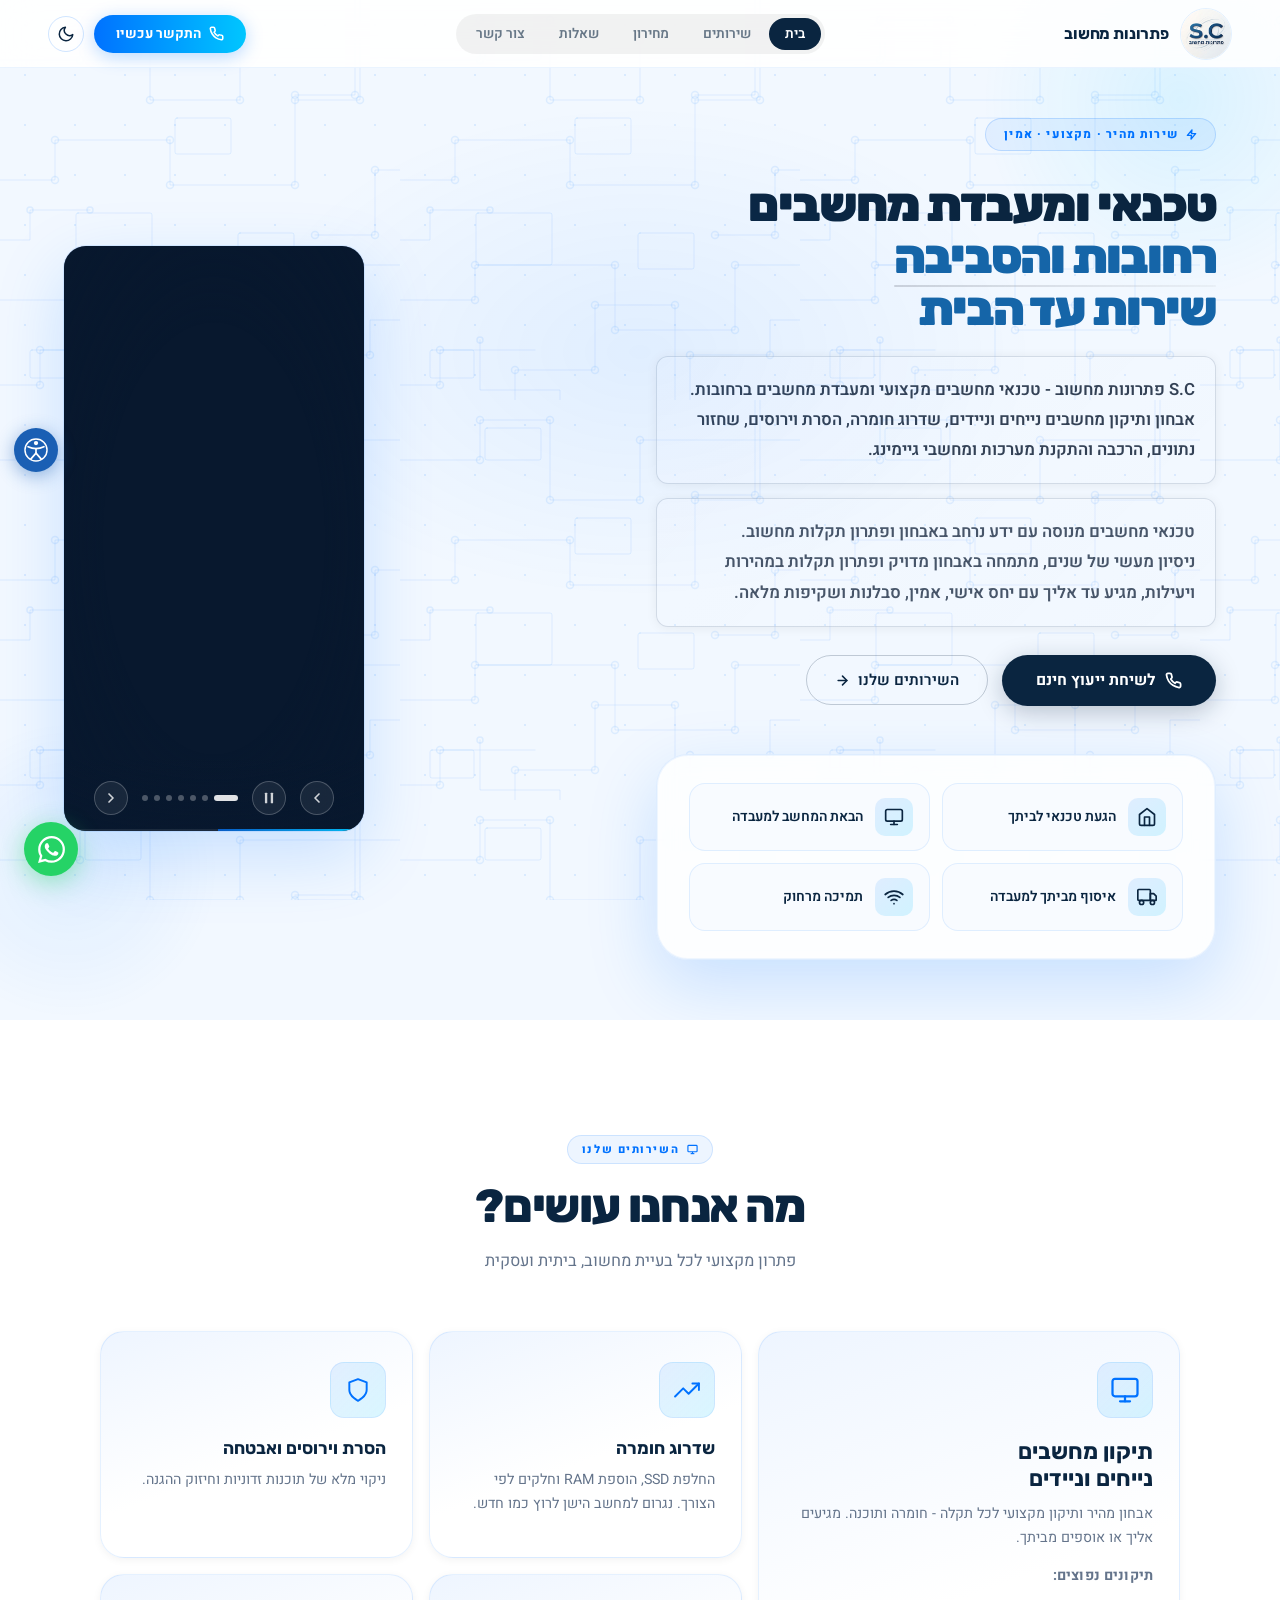
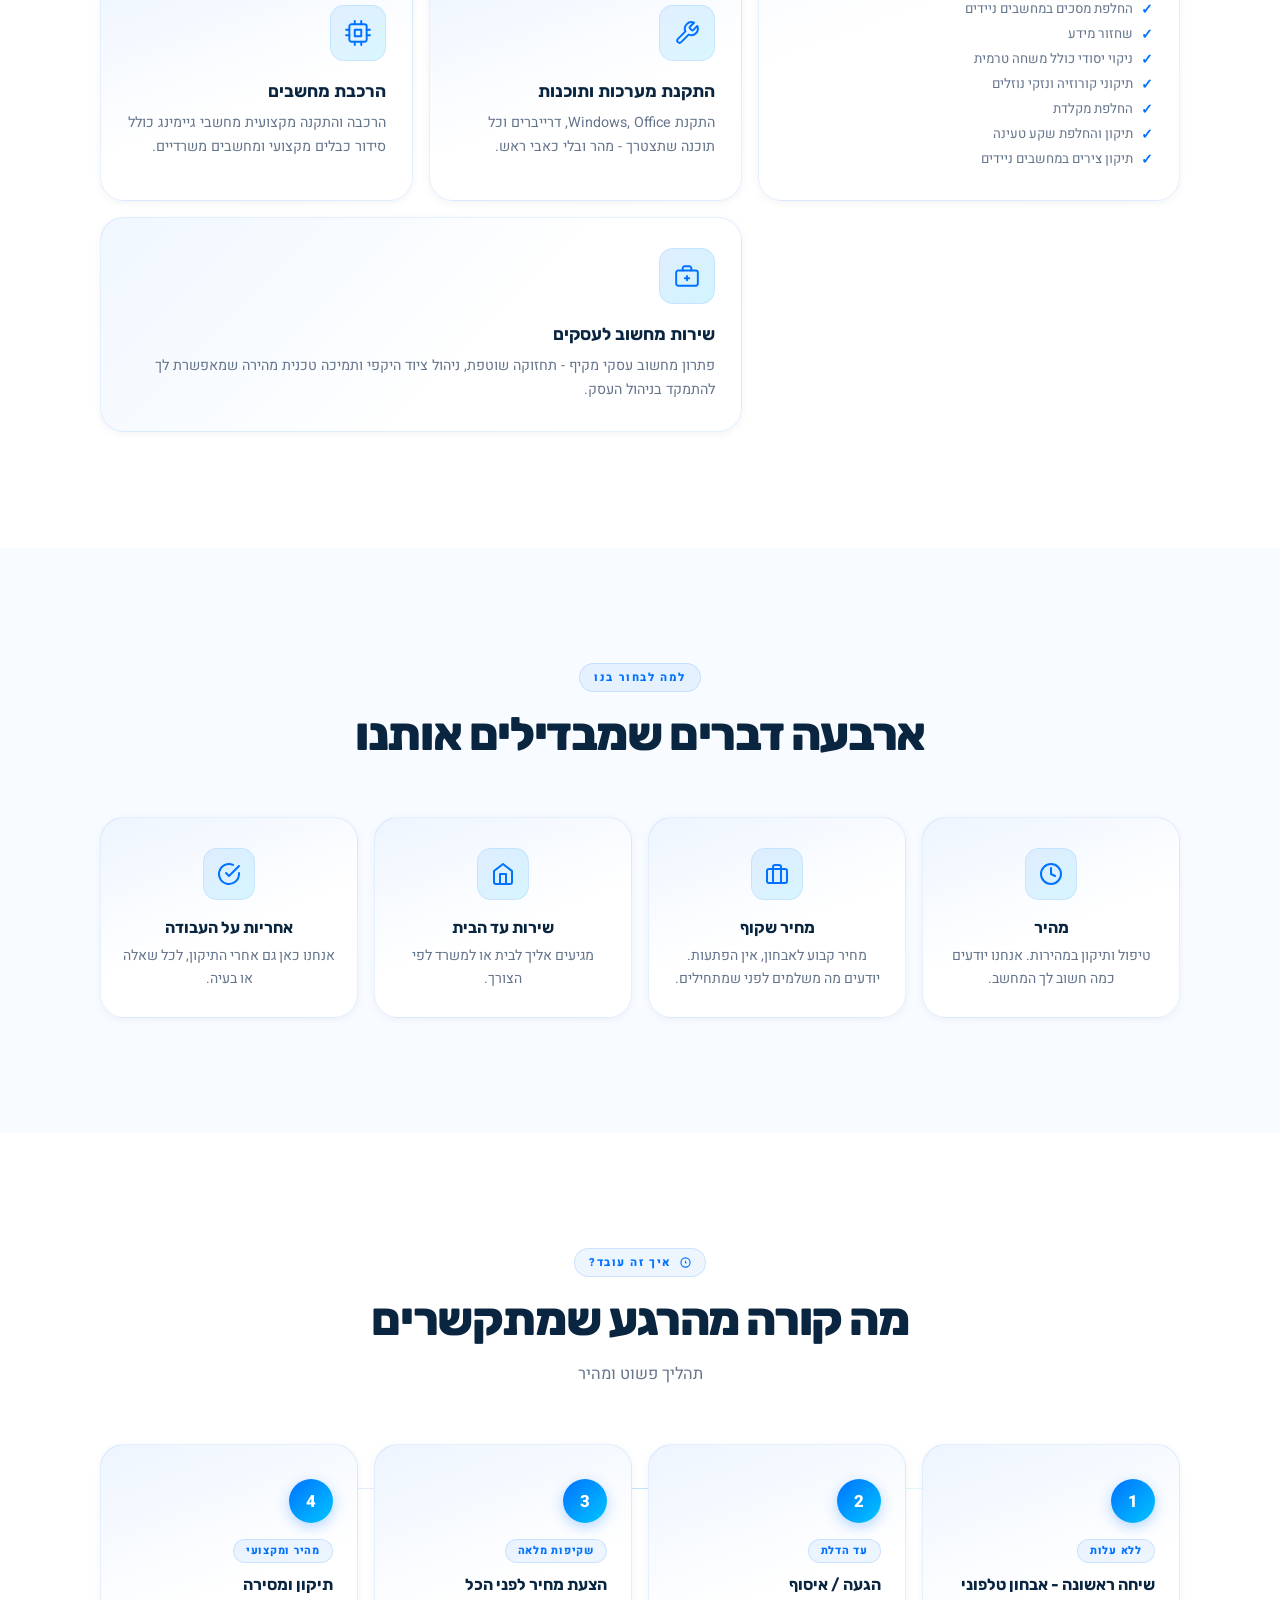
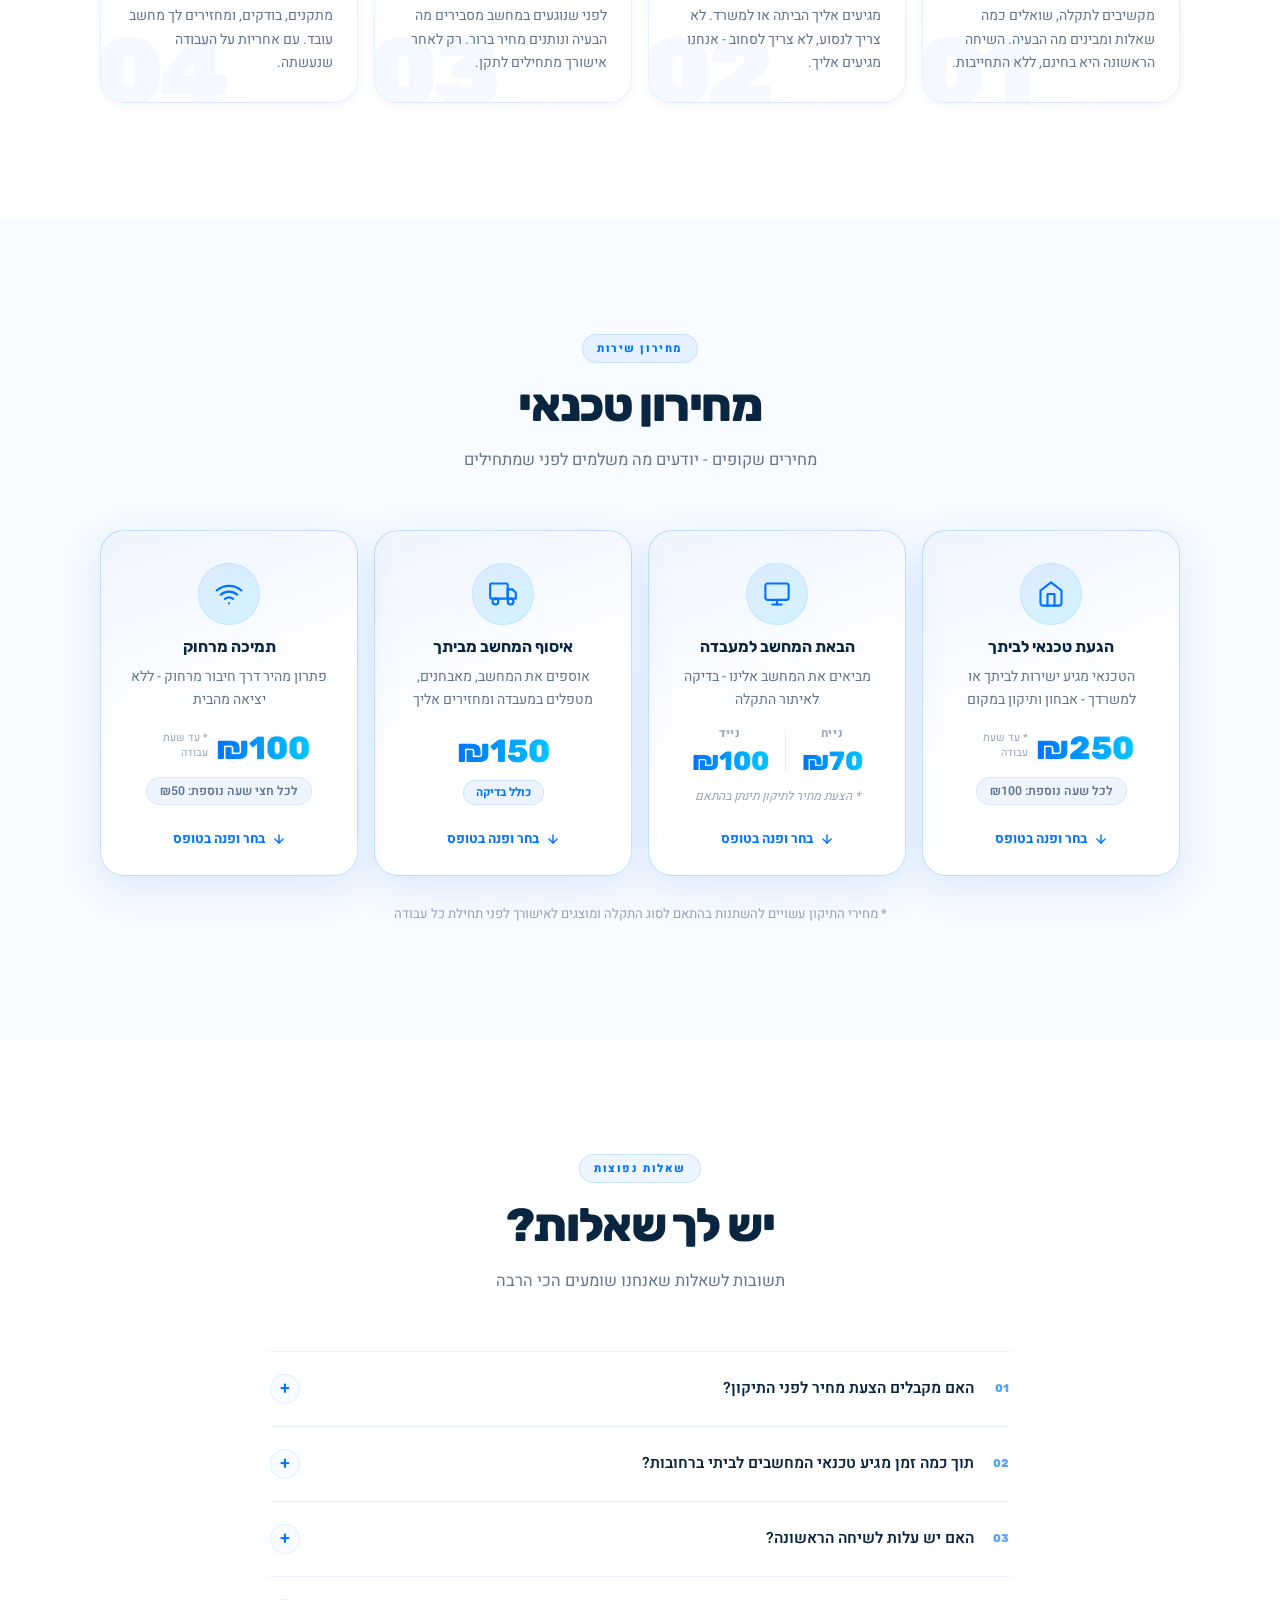
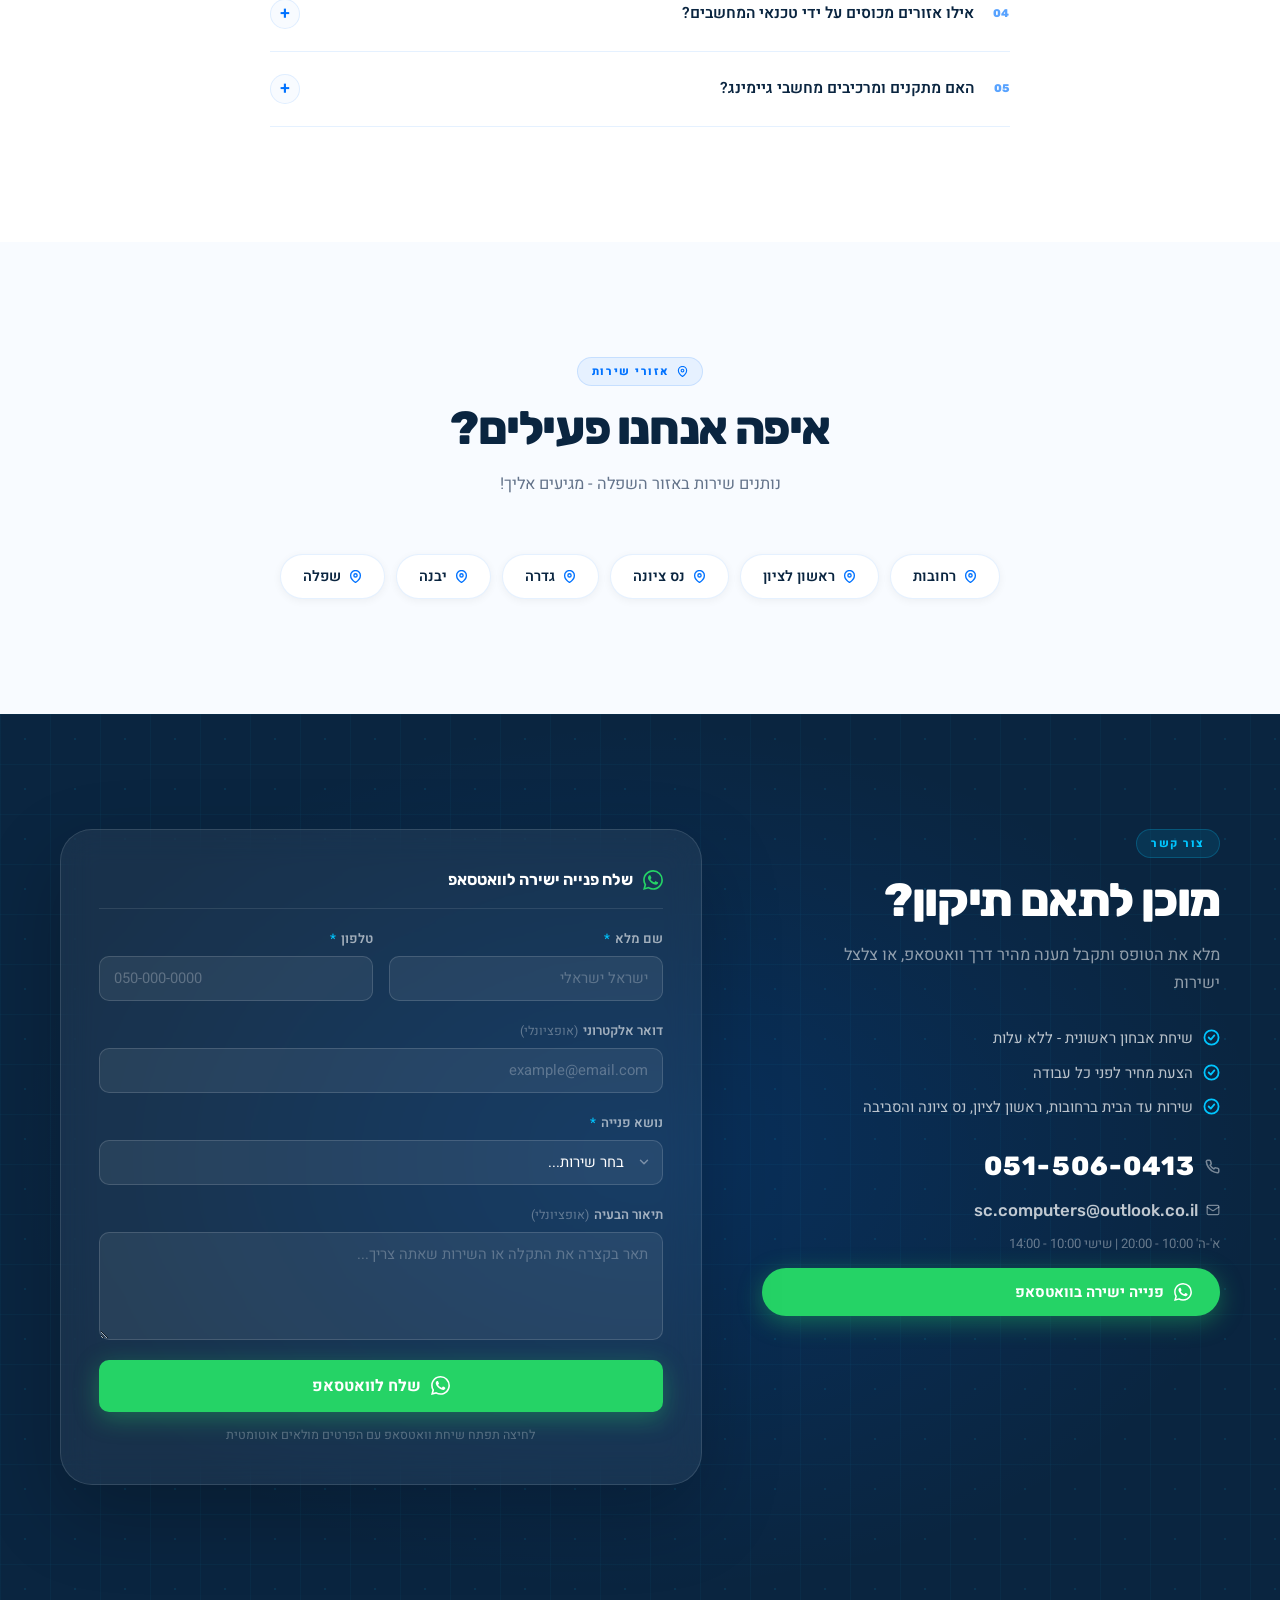
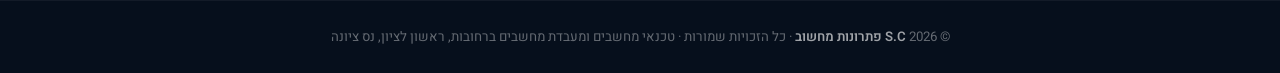
==== index.html @ f14fb09b "Add files via upload" ====
<!DOCTYPE html>
<html lang="he" dir="rtl">
<head>
  <meta charset="UTF-8" />
  <meta name="viewport" content="width=device-width, initial-scale=1.0" />
  <title>טכנאי מחשבים ומעבדת מחשבים ברחובות | S.C פתרונות מחשוב</title>
  <meta name="description" content="טכנאי ומעבדת מחשבים באזור השפלה – רחובות, נס ציונה, גדרה, מזכרת בתיה, ראשון לציון ויבנה. תיקון מחשבים, שדרוג חומרה, הסרת וירוסים. שירות עד הבית! 051-506-0413" />
  <meta name="keywords" content="טכנאי מחשבים רחובות, מעבדת מחשבים רחובות, תיקון מחשבים רחובות, טכנאי מחשבים נס ציונה, מעבדת מחשבים נס ציונה, תיקון מחשבים נס ציונה, טכנאי מחשבים גדרה, מעבדת מחשבים גדרה, תיקון מחשבים גדרה, טכנאי מחשבים מזכרת בתיה, תיקון מחשבים מזכרת בתיה, טכנאי מחשבים ראשון לציון, מעבדת מחשבים ראשון לציון, טכנאי מחשבים יבנה, תיקון מחשבים יבנה, טכנאי מחשבים אזור השפלה, שדרוג מחשב, הסרת וירוסים, הרכבת מחשב גיימינג, S.C פתרונות מחשוב" />
  <meta property="og:title" content="טכנאי מחשבים ומעבדת מחשבים ברחובות | S.C פתרונות מחשוב" />
  <meta property="og:description" content="טכנאי מחשבים ומעבדת מחשבים באזור השפלה – רחובות, נס ציונה, גדרה, מזכרת בתיה, ראשון לציון ויבנה. שירות עד הבית! 051-506-0413" />
  <meta property="og:type" content="website" />
  <meta property="og:url" content="https://sc-computers.co.il/" />
  <meta property="og:image" content="https://sc-computers.co.il/logo.png" />
  <meta property="og:locale" content="he_IL" />
  <meta property="og:site_name" content="S.C פתרונות מחשוב" />
  <meta property="og:image:width" content="512" />
  <meta property="og:image:height" content="512" />
  <meta property="og:image:alt" content="לוגו S.C פתרונות מחשוב - טכנאי מחשבים ומעבדת מחשבים ברחובות" />
  <meta name="twitter:card" content="summary_large_image" />
  <meta name="twitter:title" content="טכנאי מחשבים ומעבדת מחשבים ברחובות | S.C פתרונות מחשוב" />
  <meta name="twitter:description" content="טכנאי מחשבים ומעבדת מחשבים באזור השפלה – רחובות, נס ציונה, גדרה, מזכרת בתיה, ראשון לציון. שירות עד הבית!" />
  <meta name="twitter:image" content="https://sc-computers.co.il/logo.png" />
  <meta name="robots" content="index, follow" />
  <meta name="geo.region" content="IL-M" />
  <meta name="geo.placename" content="רחובות" />
  <meta name="geo.position" content="31.8969;34.8186" />
  <meta name="ICBM" content="31.8969, 34.8186" />
  <link rel="canonical" href="https://sc-computers.co.il/" />
  <link rel="alternate" hreflang="he" href="https://sc-computers.co.il/" />
  <link rel="sitemap" type="application/xml" title="Sitemap" href="/sitemap.xml" />
  <link rel="icon" type="image/png" href="logo.png" />
  <link rel="preconnect" href="https://fonts.googleapis.com" />
  <link rel="preconnect" href="https://fonts.gstatic.com" crossorigin />
  <link href="https://fonts.googleapis.com/css2?family=Heebo:wght@300;400;500;600;700;900&family=Rubik:wght@400;600;700;800;900&display=swap" rel="stylesheet" />
  <link rel="stylesheet" href="style.css" />
  <script type="application/ld+json">
  {
    "@context": "https://schema.org",
    "@type": ["LocalBusiness", "ProfessionalService"],
    "@id": "https://sc-computers.co.il/#business",
    "name": "S.C פתרונות מחשוב",
    "alternateName": ["טכנאי מחשבים רחובות", "מעבדת מחשבים רחובות", "SC פתרונות מחשוב"],
    "description": "טכנאי מחשבים מקצועי ומעבדת מחשבים ברחובות. תיקון מחשבים נייחים וניידים, שדרוג חומרה, הסרת וירוסים, הרכבת מחשבי גיימינג והתקנת מערכות. שירות עד הבית.",
    "telephone": "+972-51-506-0413",
    "url": "https://sc-computers.co.il/",
    "image": "https://sc-computers.co.il/logo.png",
    "priceRange": "₪₪",
    "currenciesAccepted": "ILS",
    "paymentAccepted": "מזומן, העברה בנקאית, ביט",
    "areaServed": [
      {"@type": "City", "name": "רחובות"},
      {"@type": "City", "name": "ראשון לציון"},
      {"@type": "City", "name": "נס ציונה"},
      {"@type": "City", "name": "יבנה"},
      {"@type": "City", "name": "גדרה"},
      {"@type": "City", "name": "מזכרת בתיה"},
      {"@type": "City", "name": "קריית עקרון"},
      {"@type": "City", "name": "בית גמליאל"},
      {"@type": "City", "name": "נחלת יהודה"},
      {"@type": "AdministrativeArea", "name": "אזור השפלה"}
    ],
    "address": {
      "@type": "PostalAddress",
      "addressLocality": "רחובות",
      "addressRegion": "מרכז",
      "addressCountry": "IL"
    },
    "geo": {
      "@type": "GeoCoordinates",
      "latitude": "31.8969",
      "longitude": "34.8186"
    },
    "serviceType": ["תיקון מחשבים", "טכנאי מחשבים", "מעבדת מחשבים", "שדרוג חומרה", "הסרת וירוסים", "הרכבת מחשב גיימינג", "תמיכה מרחוק"],
    "hasOfferCatalog": {
      "@type": "OfferCatalog",
      "name": "שירותי מחשוב",
      "itemListElement": [
        {"@type": "Offer", "itemOffered": {"@type": "Service", "name": "הגעת טכנאי מחשבים לבית הלקוח"}, "price": "250", "priceCurrency": "ILS"},
        {"@type": "Offer", "itemOffered": {"@type": "Service", "name": "תיקון במעבדת המחשבים - מחשב נייח"}, "price": "70", "priceCurrency": "ILS"},
        {"@type": "Offer", "itemOffered": {"@type": "Service", "name": "תיקון במעבדת המחשבים - מחשב נייד"}, "price": "100", "priceCurrency": "ILS"},
        {"@type": "Offer", "itemOffered": {"@type": "Service", "name": "איסוף מחשב לביתך ותיקון במעבדה"}, "price": "150", "priceCurrency": "ILS"},
        {"@type": "Offer", "itemOffered": {"@type": "Service", "name": "תמיכה מרחוק"}, "price": "100", "priceCurrency": "ILS"}
      ]
    },
    "openingHoursSpecification": [
      {"@type":"OpeningHoursSpecification","dayOfWeek":["Monday","Tuesday","Wednesday","Thursday","Sunday"],"opens":"10:00","closes":"20:00"},
      {"@type":"OpeningHoursSpecification","dayOfWeek":"Friday","opens":"10:00","closes":"14:00"}
    ],
    "contactPoint": {
      "@type": "ContactPoint",
      "telephone": "+972-51-506-0413",
      "contactType": "customer service",
      "availableLanguage": "Hebrew",
      "areaServed": "IL",
      "hoursAvailable": [
        {"@type":"OpeningHoursSpecification","dayOfWeek":["Monday","Tuesday","Wednesday","Thursday","Sunday"],"opens":"10:00","closes":"20:00"},
        {"@type":"OpeningHoursSpecification","dayOfWeek":"Friday","opens":"10:00","closes":"14:00"}
      ]
    },
    "sameAs": [
      "https://wa.me/972515060413"
    ]
  }
  </script>
  <script type="application/ld+json">
  {
    "@context": "https://schema.org",
    "@type": "FAQPage",
    "mainEntity": [
      {
        "@type": "Question",
        "name": "האם מקבלים הצעת מחיר לפני התיקון?",
        "acceptedAnswer": {"@type": "Answer", "text": "כן, תמיד. לפני שמתחילים כל עבודה נסביר מה הבעיה ונציג מחיר מפורט. רק לאחר שאתה מאשר מתחילים."}
      },
      {
        "@type": "Question",
        "name": "תוך כמה זמן מגיע טכנאי המחשבים לביתי?",
        "acceptedAnswer": {"@type": "Answer", "text": "ניתן לתאם הגעה מיידית של טכנאי המחשבים בהתאם לזמינות. ברוב המקרים מגיעים לרחובות, נס ציונה, גדרה, מזכרת בתיה, ראשון לציון ויבנה תוך שעות ספורות."}
      },
      {
        "@type": "Question",
        "name": "האם יש עלות לשיחה הראשונה?",
        "acceptedAnswer": {"@type": "Answer", "text": "לא, אבחון טלפוני ראשוני הוא ללא עלות."}
      },
      {
        "@type": "Question",
        "name": "אילו אזורים מכוסים על ידי טכנאי המחשבים?",
        "acceptedAnswer": {"@type": "Answer", "text": "טכנאי המחשבים פעיל בכל אזור השפלה: רחובות, נס ציונה, גדרה, מזכרת בתיה, קריית עקרון, ראשון לציון, יבנה, בית גמליאל ונחלת יהודה. לא בטוח אם מגיעים לאזורך? צור קשר."}
      },
      {
        "@type": "Question",
        "name": "האם אפשר להביא מחשב גיימינג לתיקון במעבדה?",
        "acceptedAnswer": {"@type": "Answer", "text": "כן, מעבדת המחשבים מתמחה גם בתיקון, שדרוג והרכבת מחשבי גיימינג. ניתן להביא את המחשב למעבדה או לתאם הגעת טכנאי לביתך."}
      }
    ]
  }
  </script>
  <script type="application/ld+json">
  {
    "@context": "https://schema.org",
    "@type": "WebSite",
    "@id": "https://sc-computers.co.il/#website",
    "url": "https://sc-computers.co.il/",
    "name": "S.C פתרונות מחשוב",
    "description": "טכנאי מחשבים ומעבדת מחשבים ברחובות ואזור השפלה",
    "inLanguage": "he",
    "publisher": {
      "@id": "https://sc-computers.co.il/#business"
    }
  }
  </script>
</head>
<body>

<!-- ════ NAV ════ -->
<header class="site-header">
  <nav aria-label="ניווט ראשי">

    <!-- Logo (right in RTL) -->
    <a href="/" class="nav-logo" aria-label="S.C פתרונות מחשוב - דף הבית">
      <img src="logo.png" alt="לוגו S.C פתרונות מחשוב" loading="lazy" />
      <span>פתרונות מחשוב</span>
    </a>

    <!-- Centre pill nav (desktop only) -->
    <div class="nav-links-wrap" role="navigation" aria-label="ניווט ראשי">
      <a href="#hero"     class="nav-link active" data-section="hero">בית</a>
      <a href="#services" class="nav-link" data-section="services">שירותים</a>
      <a href="#pricing"  class="nav-link" data-section="pricing">מחירון</a>
      <a href="#faq"      class="nav-link" data-section="faq">שאלות</a>
      <a href="#contact"  class="nav-link" data-section="contact">צור קשר</a>
    </div>

    <!-- Right side: CTA + dark toggle + hamburger -->
    <div class="nav-end">
      <a href="tel:0515060413" class="cta-nav" aria-label="התקשר 051-506-0413">
        <svg width="15" height="15" viewBox="0 0 24 24" fill="none" stroke="currentColor" stroke-width="2.5" stroke-linecap="round" stroke-linejoin="round" aria-hidden="true"><path d="M22 16.92v3a2 2 0 0 1-2.18 2 19.79 19.79 0 0 1-8.63-3.07 19.5 19.5 0 0 1-6-6 19.79 19.79 0 0 1-3.07-8.67A2 2 0 0 1 4.11 2h3a2 2 0 0 1 2 1.72 12.84 12.84 0 0 0 .7 2.81 2 2 0 0 1-.45 2.11L8.09 9.91a16 16 0 0 0 6 6l1.27-1.27a2 2 0 0 1 2.11-.45 12.84 12.84 0 0 0 2.81.7A2 2 0 0 1 22 16.92z"></path></svg>
        התקשר עכשיו
      </a>

      <button class="dark-toggle" id="darkToggle" onclick="toggleDarkMode()" aria-label="עבור למצב כהה">
        <!-- Moon (shown in light mode) -->
        <svg class="icon-moon" width="18" height="18" viewBox="0 0 24 24" fill="none" stroke="currentColor" stroke-width="2" stroke-linecap="round" stroke-linejoin="round" aria-hidden="true"><path d="M21 12.79A9 9 0 1 1 11.21 3 7 7 0 0 0 21 12.79z"/></svg>
        <!-- Sun (shown in dark mode) -->
        <svg class="icon-sun" width="18" height="18" viewBox="0 0 24 24" fill="none" stroke="currentColor" stroke-width="2" stroke-linecap="round" stroke-linejoin="round" aria-hidden="true"><circle cx="12" cy="12" r="5"/><line x1="12" y1="1" x2="12" y2="3"/><line x1="12" y1="21" x2="12" y2="23"/><line x1="4.22" y1="4.22" x2="5.64" y2="5.64"/><line x1="18.36" y1="18.36" x2="19.78" y2="19.78"/><line x1="1" y1="12" x2="3" y2="12"/><line x1="21" y1="12" x2="23" y2="12"/><line x1="4.22" y1="19.78" x2="5.64" y2="18.36"/><line x1="18.36" y1="5.64" x2="19.78" y2="4.22"/></svg>
      </button>

      <!-- Hamburger button (mobile only) -->
      <button class="hamburger" id="hamburger" onclick="toggleMobileMenu()" aria-label="פתח תפריט" aria-expanded="false" aria-controls="mobileMenu">
        <span class="ham-line"></span>
        <span class="ham-line"></span>
        <span class="ham-line"></span>
      </button>
    </div>

  </nav>

  <!-- Mobile dropdown menu -->
  <div class="mobile-menu" id="mobileMenu" aria-hidden="true">
    <a href="#hero"     class="mobile-link" onclick="closeMobileMenu()" data-section="hero">בית</a>
    <a href="#services" class="mobile-link" onclick="closeMobileMenu()" data-section="services">שירותים</a>
    <a href="#pricing"  class="mobile-link" onclick="closeMobileMenu()" data-section="pricing">מחירון</a>
    <a href="#faq"      class="mobile-link" onclick="closeMobileMenu()" data-section="faq">שאלות נפוצות</a>
    <a href="#contact"  class="mobile-link" onclick="closeMobileMenu()" data-section="contact">צור קשר</a>
    <a href="tel:0515060413" class="mobile-cta" onclick="closeMobileMenu()">
      <svg width="16" height="16" viewBox="0 0 24 24" fill="none" stroke="currentColor" stroke-width="2.5" stroke-linecap="round" stroke-linejoin="round" aria-hidden="true"><path d="M22 16.92v3a2 2 0 0 1-2.18 2 19.79 19.79 0 0 1-8.63-3.07 19.5 19.5 0 0 1-6-6 19.79 19.79 0 0 1-3.07-8.67A2 2 0 0 1 4.11 2h3a2 2 0 0 1 2 1.72 12.84 12.84 0 0 0 .7 2.81 2 2 0 0 1-.45 2.11L8.09 9.91a16 16 0 0 0 6 6l1.27-1.27a2 2 0 0 1 2.11-.45 12.84 12.84 0 0 0 2.81.7A2 2 0 0 1 22 16.92z"></path></svg>
      051-506-0413
    </a>
  </div>

</header>

<div id="page-wrap">

<main>

<!-- ════ HERO ════ -->
<section class="hero" id="hero" aria-labelledby="hero-heading">

  <!-- Decorative floating orbs (absolute — outside grid flow) -->
  <div class="hero-orb hero-orb-1" aria-hidden="true"></div>
  <div class="hero-orb hero-orb-2" aria-hidden="true"></div>

  <!-- ── Right column (RTL): text + CTAs + floating card ── -->
  <div class="hero-main">

    <div class="hero-badge" data-reveal="down">
      <svg width="11" height="11" viewBox="0 0 24 24" fill="none" stroke="currentColor" stroke-width="3" stroke-linecap="round" stroke-linejoin="round" aria-hidden="true"><path d="M13 2L3 14h9l-1 8 10-12h-9l1-8z"/></svg>
      שירות מהיר · מקצועי · אמין
    </div>

    <h1 id="hero-heading" data-reveal="up">
      טכנאי ומעבדת מחשבים<br/>
      <span class="accent-word accent-location">רחובות והסביבה</span><br/>
      <span class="accent-word accent-service">שירות עד הבית</span>
    </h1>

    <div class="hero-text-boxes" data-reveal="up" style="--d:.12s">
      <div class="hero-text-box">
        <p class="hero-lead">
          S.C פתרונות מחשוב - טכנאי מחשבים מקצועי ומעבדת מחשבים ברחובות. אבחון ותיקון מחשבים נייחים וניידים, שדרוג חומרה, הסרת וירוסים, שחזור נתונים, הרכבה והתקנת מערכות ומחשבי גיימינג.
        </p>
      </div>

      <div class="hero-text-box">
        <p class="hero-about">
          טכנאי מחשבים מנוסה עם ידע נרחב באבחון ופתרון תקלות מחשוב.<br/>
          ניסיון מעשי של שנים, מתמחה באבחון מדויק ופתרון תקלות במהירות ויעילות, מגיע עד אליך עם יחס אישי, אמין, סבלנות ושקיפות מלאה.
        </p>
      </div>
    </div>

    <div class="hero-btns" data-reveal="up" style="--d:.22s">
      <a href="#contact" class="btn-primary">
        <svg width="17" height="17" viewBox="0 0 24 24" fill="none" stroke="currentColor" stroke-width="2.5" stroke-linecap="round" stroke-linejoin="round" aria-hidden="true"><path d="M22 16.92v3a2 2 0 0 1-2.18 2 19.79 19.79 0 0 1-8.63-3.07 19.5 19.5 0 0 1-6-6 19.79 19.79 0 0 1-3.07-8.67A2 2 0 0 1 4.11 2h3a2 2 0 0 1 2 1.72 12.84 12.84 0 0 0 .7 2.81 2 2 0 0 1-.45 2.11L8.09 9.91a16 16 0 0 0 6 6l1.27-1.27a2 2 0 0 1 2.11-.45 12.84 12.84 0 0 0 2.81.7A2 2 0 0 1 22 16.92z"></path></svg>
        לשיחת ייעוץ חינם
      </a>
      <a href="#services" class="btn-outline">
        השירותים שלנו
        <svg width="15" height="15" viewBox="0 0 24 24" fill="none" stroke="currentColor" stroke-width="2.5" stroke-linecap="round" stroke-linejoin="round" aria-hidden="true"><line x1="5" y1="12" x2="19" y2="12"/><polyline points="12 5 19 12 12 19"/></svg>
      </a>
    </div>

    <div class="hero-visual" data-reveal="scale" style="--d:.32s">
      <div class="hero-card-float" aria-label="אפשרויות קבלת שירות">
        <div class="hero-service-item">
          <span class="hero-service-icon" aria-hidden="true">
            <svg width="20" height="20" viewBox="0 0 24 24" fill="none" stroke="currentColor" stroke-width="2" stroke-linecap="round" stroke-linejoin="round"><path d="M3 9l9-7 9 7v11a2 2 0 0 1-2 2H5a2 2 0 0 1-2-2z"/><polyline points="9 22 9 12 15 12 15 22"/></svg>
          </span>
          <span>הגעת טכנאי לביתך</span>
        </div>
        <div class="hero-service-item">
          <span class="hero-service-icon" aria-hidden="true">
            <svg width="20" height="20" viewBox="0 0 24 24" fill="none" stroke="currentColor" stroke-width="2" stroke-linecap="round" stroke-linejoin="round"><rect x="2" y="3" width="20" height="14" rx="2"/><line x1="8" y1="21" x2="16" y2="21"/><line x1="12" y1="17" x2="12" y2="21"/></svg>
          </span>
          <span>הבאת המחשב למעבדה</span>
        </div>
        <div class="hero-service-item">
          <span class="hero-service-icon" aria-hidden="true">
            <svg width="20" height="20" viewBox="0 0 24 24" fill="none" stroke="currentColor" stroke-width="2" stroke-linecap="round" stroke-linejoin="round"><rect x="1" y="3" width="15" height="13" rx="1"/><polygon points="16 8 20 8 23 11 23 16 16 16 16 8"/><circle cx="5.5" cy="18.5" r="2.5"/><circle cx="18.5" cy="18.5" r="2.5"/></svg>
          </span>
          <span>איסוף מביתך למעבדה</span>
        </div>
        <div class="hero-service-item">
          <span class="hero-service-icon" aria-hidden="true">
            <svg width="20" height="20" viewBox="0 0 24 24" fill="none" stroke="currentColor" stroke-width="2" stroke-linecap="round" stroke-linejoin="round"><path d="M5 12.55a11 11 0 0 1 14.08 0"/><path d="M1.42 9a16 16 0 0 1 21.16 0"/><path d="M8.53 16.11a6 6 0 0 1 6.95 0"/><line x1="12" y1="20" x2="12.01" y2="20"/></svg>
          </span>
          <span>תמיכה מרחוק</span>
        </div>
      </div>
    </div>

  </div><!-- /hero-main -->

  <!-- ── Left column (RTL): video panel — videos only, no text ── -->
  <div class="hero-video-panel" data-reveal="right" style="--d:.18s" aria-label="גלריית שירותים">

    <!-- Video slides -->
    <div class="hvp-track">
      <div class="hvp-slide active">
        <video class="hvp-video" autoplay muted loop playsinline preload="auto">
          <source src="videos/video1.mp4" type="video/mp4">
        </video>
      </div>
      <div class="hvp-slide">
        <video class="hvp-video" muted loop playsinline preload="auto">
          <source src="videos/video2.mp4" type="video/mp4">
        </video>
      </div>
      <div class="hvp-slide">
        <video class="hvp-video" muted loop playsinline preload="auto">
          <source src="videos/video3.mp4" type="video/mp4">
        </video>
      </div>
      <div class="hvp-slide">
        <video class="hvp-video" muted loop playsinline preload="auto">
          <source src="videos/video4.mp4" type="video/mp4">
        </video>
      </div>
      <div class="hvp-slide">
        <video class="hvp-video" muted loop playsinline preload="auto">
          <source src="videos/video5.mp4" type="video/mp4">
        </video>
      </div>
      <div class="hvp-slide">
        <video class="hvp-video" muted loop playsinline preload="auto">
          <source src="videos/video6.mp4" type="video/mp4">
        </video>
      </div>
      <div class="hvp-slide">
        <video class="hvp-video" muted loop playsinline preload="auto">
          <source src="videos/video7.mp4" type="video/mp4">
        </video>
      </div>
    </div>

    <!-- Arrow + dot controls at bottom -->
    <div class="hvp-controls" aria-label="ניווט סרטונים">
      <button class="hvp-arrow" onclick="hvpPrev()" aria-label="סרטון קודם">
        <svg width="16" height="16" viewBox="0 0 24 24" fill="none" stroke="currentColor" stroke-width="2.5" stroke-linecap="round" stroke-linejoin="round" aria-hidden="true"><polyline points="15 18 9 12 15 6"/></svg>
      </button>

      <button class="hvp-pause" id="hvpPauseBtn" onclick="hvpTogglePause()" aria-label="השהה סרטון">
        <!-- pause icon (default) -->
        <svg class="hvp-icon-pause" width="14" height="14" viewBox="0 0 24 24" fill="currentColor" aria-hidden="true"><rect x="5" y="3" width="4" height="18" rx="1"/><rect x="15" y="3" width="4" height="18" rx="1"/></svg>
        <!-- play icon (shown when paused) -->
        <svg class="hvp-icon-play" width="14" height="14" viewBox="0 0 24 24" fill="currentColor" aria-hidden="true"><polygon points="5 3 19 12 5 21 5 3"/></svg>
      </button>

      <div class="hvp-dots">
        <button class="hvp-dot active" onclick="hvpGoTo(0)" aria-label="סרטון 1"></button>
        <button class="hvp-dot"        onclick="hvpGoTo(1)" aria-label="סרטון 2"></button>
        <button class="hvp-dot"        onclick="hvpGoTo(2)" aria-label="סרטון 3"></button>
        <button class="hvp-dot"        onclick="hvpGoTo(3)" aria-label="סרטון 4"></button>
        <button class="hvp-dot"        onclick="hvpGoTo(4)" aria-label="סרטון 5"></button>
        <button class="hvp-dot"        onclick="hvpGoTo(5)" aria-label="סרטון 6"></button>
        <button class="hvp-dot"        onclick="hvpGoTo(6)" aria-label="סרטון 7"></button>
      </div>
      <button class="hvp-arrow" onclick="hvpNext()" aria-label="סרטון הבא">
        <svg width="16" height="16" viewBox="0 0 24 24" fill="none" stroke="currentColor" stroke-width="2.5" stroke-linecap="round" stroke-linejoin="round" aria-hidden="true"><polyline points="9 18 15 12 9 6"/></svg>
      </button>
    </div>

    <!-- Progress bar -->
    <div class="hvp-progress" aria-hidden="true"><div class="hvp-progress-bar" id="hvpProgressBar"></div></div>

  </div><!-- /hero-video-panel -->

</section>


<!-- ════ SERVICES ════ -->
<section id="services" aria-labelledby="services-heading">
  <div class="section-wrap">

    <div class="section-header">
      <div class="section-eyebrow" data-reveal="down">
        <svg width="11" height="11" viewBox="0 0 24 24" fill="none" stroke="currentColor" stroke-width="2.5" aria-hidden="true"><rect x="2" y="3" width="20" height="14" rx="2"/><line x1="12" y1="17" x2="12" y2="21"/><line x1="8" y1="21" x2="16" y2="21"/></svg>
        השירותים שלנו
      </div>
      <h2 class="section-title" id="services-heading" data-reveal="up">מה אנחנו עושים?</h2>
      <p class="section-sub" data-reveal="up" style="--d:.10s">פתרון מקצועי לכל בעיית מחשוב, ביתית ועסקית</p>
    </div>

    <div class="services-bento">
      <article class="service-card svc-1" data-reveal="flip" style="--d:.05s">
        <div class="service-icon-wrap">
          <span class="service-icon" aria-hidden="true">
            <svg width="30" height="30" viewBox="0 0 24 24" fill="none" stroke="currentColor" stroke-width="1.8" stroke-linecap="round" stroke-linejoin="round"><rect x="2" y="3" width="20" height="14" rx="2"/><line x1="8" y1="21" x2="16" y2="21"/><line x1="12" y1="17" x2="12" y2="21"/></svg>
          </span>
        </div>
        <div>
          <h3>תיקון מחשבים<br/>נייחים וניידים</h3>
          <p>אבחון מהיר ותיקון מקצועי לכל תקלה - חומרה ותוכנה. מגיעים אליך או אוספים מביתך.</p>
          <p class="svc-repair-label">תיקונים נפוצים:</p>
          <ul class="svc-repair-list">
            <li>החלפת מסכים במחשבים ניידים</li>
            <li>שחזור מידע</li>
            <li>ניקוי יסודי כולל משחה טרמית</li>
            <li>תיקוני קורוזיה ונזקי נוזלים</li>
            <li>החלפת מקלדת</li>
            <li>תיקון והחלפת שקע טעינה</li>
            <li>תיקון צירים במחשבים ניידים</li>
          </ul>
        </div>
      </article>

      <article class="service-card svc-2" data-reveal="flip" style="--d:.12s">
        <span class="service-icon" aria-hidden="true">
          <svg width="26" height="26" viewBox="0 0 24 24" fill="none" stroke="currentColor" stroke-width="1.8" stroke-linecap="round" stroke-linejoin="round"><polyline points="23 6 13.5 15.5 8.5 10.5 1 18"/><polyline points="17 6 23 6 23 12"/></svg>
        </span>
        <h3>שדרוג חומרה</h3>
        <p>החלפת SSD, הוספת RAM וחלקים לפי הצורך. נגרום למחשב הישן לרוץ כמו חדש.</p>
      </article>

      <article class="service-card svc-3" data-reveal="flip" style="--d:.19s">
        <span class="service-icon" aria-hidden="true">
          <svg width="26" height="26" viewBox="0 0 24 24" fill="none" stroke="currentColor" stroke-width="1.8" stroke-linecap="round" stroke-linejoin="round"><path d="M12 22s8-4 8-10V5l-8-3-8 3v7c0 6 8 10 8 10z"/></svg>
        </span>
        <h3>הסרת וירוסים ואבטחה</h3>
        <p>ניקוי מלא של תוכנות זדוניות וחיזוק ההגנה.</p>
      </article>

      <article class="service-card svc-4" data-reveal="flip" style="--d:.26s">
        <span class="service-icon" aria-hidden="true">
          <svg width="26" height="26" viewBox="0 0 24 24" fill="none" stroke="currentColor" stroke-width="1.8" stroke-linecap="round" stroke-linejoin="round"><path d="M14.7 6.3a1 1 0 0 0 0 1.4l1.6 1.6a1 1 0 0 0 1.4 0l3.77-3.77a6 6 0 0 1-7.94 7.94l-6.91 6.91a2.12 2.12 0 0 1-3-3l6.91-6.91a6 6 0 0 1 7.94-7.94l-3.76 3.76z"/></svg>
        </span>
        <h3>התקנת מערכות ותוכנות</h3>
        <p>התקנת Windows, Office, דרייברים וכל תוכנה שתצטרך - מהר ובלי כאבי ראש.</p>
      </article>

      <article class="service-card svc-5" data-reveal="flip" style="--d:.33s">
        <span class="service-icon" aria-hidden="true">
          <svg width="26" height="26" viewBox="0 0 24 24" fill="none" stroke="currentColor" stroke-width="1.8" stroke-linecap="round" stroke-linejoin="round"><rect x="4" y="4" width="16" height="16" rx="2"/><rect x="9" y="9" width="6" height="6"/><line x1="9" y1="1" x2="9" y2="4"/><line x1="15" y1="1" x2="15" y2="4"/><line x1="9" y1="20" x2="9" y2="23"/><line x1="15" y1="20" x2="15" y2="23"/><line x1="20" y1="9" x2="23" y2="9"/><line x1="20" y1="14" x2="23" y2="14"/><line x1="1" y1="9" x2="4" y2="9"/><line x1="1" y1="14" x2="4" y2="14"/></svg>
        </span>
        <h3>הרכבת מחשבים</h3>
        <p>הרכבה והתקנה מקצועית מחשבי גיימינג כולל סידור כבלים מקצועי ומחשבים משרדיים.</p>
      </article>

      <article class="service-card svc-6" data-reveal="flip" style="--d:.40s">
        <span class="service-icon" aria-hidden="true">
          <svg width="26" height="26" viewBox="0 0 24 24" fill="none" stroke="currentColor" stroke-width="1.8" stroke-linecap="round" stroke-linejoin="round"><rect x="2" y="7" width="20" height="14" rx="2"/><path d="M16 7V5a2 2 0 0 0-2-2h-4a2 2 0 0 0-2 2v2"/><line x1="12" y1="12" x2="12" y2="16"/><line x1="10" y1="14" x2="14" y2="14"/></svg>
        </span>
        <h3>שירות מחשוב לעסקים</h3>
        <p>פתרון מחשוב עסקי מקיף - תחזוקה שוטפת, ניהול ציוד היקפי ותמיכה טכנית מהירה שמאפשרת לך להתמקד בניהול העסק.</p>
      </article>
    </div>

  </div>
</section>


<!-- ════ WHY US ════ -->
<section id="why" aria-labelledby="why-heading">
  <div class="section-wrap">
    <div class="section-header">
      <div class="section-eyebrow" data-reveal="down">למה לבחור בנו</div>
      <h2 class="section-title" id="why-heading" data-reveal="up">ארבעה דברים שמבדילים אותנו</h2>
    </div>
    <div class="why-grid">
      <div class="why-card" data-reveal="flip" style="--d:.00s">
        <span class="why-icon" aria-hidden="true"><svg width="24" height="24" viewBox="0 0 24 24" fill="none" stroke="currentColor" stroke-width="2" stroke-linecap="round" stroke-linejoin="round"><circle cx="12" cy="12" r="10"/><polyline points="12 6 12 12 16 14"/></svg></span>
        <h3>מהיר</h3>
        <p>טיפול ותיקון במהירות. אנחנו יודעים כמה חשוב לך המחשב.</p>
      </div>
      <div class="why-card" data-reveal="flip" style="--d:.09s">
        <span class="why-icon" aria-hidden="true"><svg width="24" height="24" viewBox="0 0 24 24" fill="none" stroke="currentColor" stroke-width="2" stroke-linecap="round" stroke-linejoin="round"><rect x="2" y="7" width="20" height="14" rx="2"/><path d="M16 21V5a2 2 0 0 0-2-2h-4a2 2 0 0 0-2 2v16"/></svg></span>
        <h3>מחיר שקוף</h3>
        <p>מחיר קבוע לאבחון, אין הפתעות. יודעים מה משלמים לפני שמתחילים.</p>
      </div>
      <div class="why-card" data-reveal="flip" style="--d:.18s">
        <span class="why-icon" aria-hidden="true"><svg width="24" height="24" viewBox="0 0 24 24" fill="none" stroke="currentColor" stroke-width="2" stroke-linecap="round" stroke-linejoin="round"><path d="M3 9l9-7 9 7v11a2 2 0 0 1-2 2H5a2 2 0 0 1-2-2z"/><polyline points="9 22 9 12 15 12 15 22"/></svg></span>
        <h3>שירות עד הבית</h3>
        <p>מגיעים אליך לבית או למשרד לפי הצורך.</p>
      </div>
      <div class="why-card" data-reveal="flip" style="--d:.27s">
        <span class="why-icon" aria-hidden="true"><svg width="24" height="24" viewBox="0 0 24 24" fill="none" stroke="currentColor" stroke-width="2" stroke-linecap="round" stroke-linejoin="round"><path d="M22 11.08V12a10 10 0 1 1-5.93-9.14"/><polyline points="22 4 12 14.01 9 11.01"/></svg></span>
        <h3>אחריות על העבודה</h3>
        <p>אנחנו כאן גם אחרי התיקון, לכל שאלה או בעיה.</p>
      </div>
    </div>
  </div>
</section>


<!-- ════ PROCESS ════ -->
<section id="process" aria-labelledby="process-heading">
  <div class="section-wrap">
    <div class="section-header">
      <div class="section-eyebrow" data-reveal="down">
        <svg width="11" height="11" viewBox="0 0 24 24" fill="none" stroke="currentColor" stroke-width="2.5" aria-hidden="true"><circle cx="12" cy="12" r="10"/><polyline points="12 8 12 12 14 14"/></svg>
        איך זה עובד?
      </div>
      <h2 class="section-title" id="process-heading" data-reveal="up">מה קורה מהרגע שמתקשרים</h2>
      <p class="section-sub" data-reveal="up" style="--d:.10s">תהליך פשוט ומהיר</p>
    </div>
    <div class="process-steps">
      <div class="process-step" data-reveal="up" style="--d:.00s">
        <span class="step-ghost" aria-hidden="true">01</span>
        <div class="step-number" aria-hidden="true">1</div>
        <span class="step-badge">ללא עלות</span>
        <h3>שיחה ראשונה - אבחון טלפוני</h3>
        <p>מקשיבים לתקלה, שואלים כמה שאלות ומבינים מה הבעיה. השיחה הראשונה היא בחינם, ללא התחייבות.</p>
      </div>
      <div class="process-step" data-reveal="up" style="--d:.10s">
        <span class="step-ghost" aria-hidden="true">02</span>
        <div class="step-number" aria-hidden="true">2</div>
        <span class="step-badge">עד הדלת</span>
        <h3>הגעה / איסוף</h3>
        <p>מגיעים אליך הביתה או למשרד. לא צריך לנסוע, לא צריך לסחוב - אנחנו מגיעים אליך.</p>
      </div>
      <div class="process-step" data-reveal="up" style="--d:.20s">
        <span class="step-ghost" aria-hidden="true">03</span>
        <div class="step-number" aria-hidden="true">3</div>
        <span class="step-badge">שקיפות מלאה</span>
        <h3>הצעת מחיר לפני הכל</h3>
        <p>לפני שנוגעים במחשב מסבירים מה הבעיה ונותנים מחיר ברור. רק לאחר אישורך מתחילים לתקן.</p>
      </div>
      <div class="process-step" data-reveal="up" style="--d:.30s">
        <span class="step-ghost" aria-hidden="true">04</span>
        <div class="step-number" aria-hidden="true">4</div>
        <span class="step-badge">מהיר ומקצועי</span>
        <h3>תיקון ומסירה</h3>
        <p>מתקנים, בודקים, ומחזירים לך מחשב עובד. עם אחריות על העבודה שנעשתה.</p>
      </div>
    </div>
  </div>
</section>


<!-- ════ PRICING ════ -->
<section id="pricing" aria-labelledby="pricing-heading">
  <div class="section-wrap">
    <div class="section-header">
      <div class="section-eyebrow" data-reveal="down">מחירון שירות</div>
      <h2 class="section-title" id="pricing-heading" data-reveal="up">מחירון טכנאי</h2>
      <p class="section-sub" data-reveal="up" style="--d:.10s">מחירים שקופים - יודעים מה משלמים לפני שמתחילים</p>
    </div>
    <div class="pricing-grid">

      <div class="pricing-card" data-reveal="up" style="--d:.00s">
        <span class="pricing-icon" aria-hidden="true"><svg width="28" height="28" viewBox="0 0 24 24" fill="none" stroke="currentColor" stroke-width="1.8" stroke-linecap="round" stroke-linejoin="round"><path d="M3 9l9-7 9 7v11a2 2 0 0 1-2 2H5a2 2 0 0 1-2-2z"/><polyline points="9 22 9 12 15 12 15 22"/></svg></span>
        <h3>הגעת טכנאי לביתך</h3>
        <p class="pricing-desc">הטכנאי מגיע ישירות לביתך או למשרדך - אבחון ותיקון במקום</p>
        <div class="pricing-price-row"><div class="pricing-price">₪250</div><span class="pricing-per-hour">* עד שעת עבודה</span></div>
        <span class="pricing-extra-rate">לכל שעה נוספת: ₪100</span>
        <button class="pricing-select-btn" onclick="selectService('הגעת טכנאי לביתי')" aria-label="בחר שירות הגעת טכנאי ועבור לטופס">
          <svg width="14" height="14" viewBox="0 0 24 24" fill="none" stroke="currentColor" stroke-width="2.5" stroke-linecap="round" stroke-linejoin="round" aria-hidden="true"><line x1="12" y1="5" x2="12" y2="19"/><polyline points="19 12 12 19 5 12"/></svg>
          בחר ופנה בטופס
        </button>
      </div>

      <div class="pricing-card" data-reveal="up" style="--d:.10s">
        <span class="pricing-icon" aria-hidden="true"><svg width="28" height="28" viewBox="0 0 24 24" fill="none" stroke="currentColor" stroke-width="1.8" stroke-linecap="round" stroke-linejoin="round"><rect x="2" y="3" width="20" height="14" rx="2"/><line x1="8" y1="21" x2="16" y2="21"/><line x1="12" y1="17" x2="12" y2="21"/></svg></span>
        <h3>הבאת המחשב למעבדה</h3>
        <p class="pricing-desc">מביאים את המחשב אלינו - בדיקה לאיתור התקלה</p>
        <div class="pricing-split">
          <div class="pricing-split-item"><span class="pricing-split-label">נייח</span><span class="pricing-split-price">₪70</span></div>
          <div class="pricing-split-divider"></div>
          <div class="pricing-split-item"><span class="pricing-split-label">נייד</span><span class="pricing-split-price">₪100</span></div>
        </div>
        <span class="pricing-asterisk">* הצעת מחיר לתיקון תינתן בהתאם</span>
        <button class="pricing-select-btn" onclick="selectService('הבאת המחשב למעבדה')" aria-label="בחר שירות הבאת מחשב למעבדה ועבור לטופס">
          <svg width="14" height="14" viewBox="0 0 24 24" fill="none" stroke="currentColor" stroke-width="2.5" stroke-linecap="round" stroke-linejoin="round" aria-hidden="true"><line x1="12" y1="5" x2="12" y2="19"/><polyline points="19 12 12 19 5 12"/></svg>
          בחר ופנה בטופס
        </button>
      </div>

      <div class="pricing-card" data-reveal="up" style="--d:.20s">
        <span class="pricing-icon" aria-hidden="true"><svg width="28" height="28" viewBox="0 0 24 24" fill="none" stroke="currentColor" stroke-width="1.8" stroke-linecap="round" stroke-linejoin="round"><rect x="1" y="3" width="15" height="13" rx="1"/><polygon points="16 8 20 8 23 11 23 16 16 16 16 8"/><circle cx="5.5" cy="18.5" r="2.5"/><circle cx="18.5" cy="18.5" r="2.5"/></svg></span>
        <h3>איסוף המחשב מביתך</h3>
        <p class="pricing-desc">אוספים את המחשב, מאבחנים, מטפלים במעבדה ומחזירים אליך</p>
        <div class="pricing-price">₪150</div>
        <span class="pricing-note-badge">כולל בדיקה</span>
        <button class="pricing-select-btn" onclick="selectService('איסוף המחשב מביתי')" aria-label="בחר שירות איסוף מהבית ועבור לטופס">
          <svg width="14" height="14" viewBox="0 0 24 24" fill="none" stroke="currentColor" stroke-width="2.5" stroke-linecap="round" stroke-linejoin="round" aria-hidden="true"><line x1="12" y1="5" x2="12" y2="19"/><polyline points="19 12 12 19 5 12"/></svg>
          בחר ופנה בטופס
        </button>
      </div>

      <div class="pricing-card" data-reveal="up" style="--d:.30s">
        <span class="pricing-icon" aria-hidden="true"><svg width="28" height="28" viewBox="0 0 24 24" fill="none" stroke="currentColor" stroke-width="1.8" stroke-linecap="round" stroke-linejoin="round"><path d="M5 12.55a11 11 0 0 1 14.08 0"/><path d="M1.42 9a16 16 0 0 1 21.16 0"/><path d="M8.53 16.11a6 6 0 0 1 6.95 0"/><line x1="12" y1="20" x2="12.01" y2="20"/></svg></span>
        <h3>תמיכה מרחוק</h3>
        <p class="pricing-desc">פתרון מהיר דרך חיבור מרחוק - ללא יציאה מהבית</p>
        <div class="pricing-price-row"><div class="pricing-price">₪100</div><span class="pricing-per-hour">* עד שעת עבודה</span></div>
        <span class="pricing-extra-rate">לכל חצי שעה נוספת: ₪50</span>
        <button class="pricing-select-btn" onclick="selectService('תמיכה מרחוק')" aria-label="בחר שירות תמיכה מרחוק ועבור לטופס">
          <svg width="14" height="14" viewBox="0 0 24 24" fill="none" stroke="currentColor" stroke-width="2.5" stroke-linecap="round" stroke-linejoin="round" aria-hidden="true"><line x1="12" y1="5" x2="12" y2="19"/><polyline points="19 12 12 19 5 12"/></svg>
          בחר ופנה בטופס
        </button>
      </div>

    </div>
    <p class="pricing-footer-note" data-reveal="up">* מחירי התיקון עשויים להשתנות בהתאם לסוג התקלה ומוצגים לאישורך לפני תחילת כל עבודה</p>
  </div>
</section>


<!-- ════ FAQ ════ -->
<section id="faq" aria-labelledby="faq-heading">
  <div class="section-wrap">
    <div class="section-header">
      <div class="section-eyebrow" data-reveal="down">שאלות נפוצות</div>
      <h2 class="section-title" id="faq-heading" data-reveal="up">יש לך שאלות?</h2>
      <p class="section-sub" data-reveal="up" style="--d:.10s">תשובות לשאלות שאנחנו שומעים הכי הרבה</p>
    </div>
    <div class="faq-list" role="list">
      <div class="faq-item" role="listitem" data-reveal="up" style="--d:.00s">
        <button class="faq-q" onclick="toggleFaq(this)" aria-expanded="false">
          <span class="faq-q-inner"><span class="faq-num">01</span>האם מקבלים הצעת מחיר לפני התיקון?</span>
          <span class="faq-icon" aria-hidden="true">+</span>
        </button>
        <div class="faq-a" role="region">כן, תמיד. לפני שמתחילים כל עבודה נסביר מה הבעיה ונציג מחיר מפורט. רק לאחר שאתה מאשר מתחילים.</div>
      </div>
      <div class="faq-item" role="listitem" data-reveal="up" style="--d:.08s">
        <button class="faq-q" onclick="toggleFaq(this)" aria-expanded="false">
          <span class="faq-q-inner"><span class="faq-num">02</span>תוך כמה זמן מגיע טכנאי המחשבים לביתי ברחובות?</span>
          <span class="faq-icon" aria-hidden="true">+</span>
        </button>
        <div class="faq-a" role="region">ניתן לתאם הגעה מיידית בהתאם לזמינות. ברוב המקרים טכנאי המחשבים מגיע לרחובות, ראשון לציון ונס ציונה תוך שעות ספורות.</div>
      </div>
      <div class="faq-item" role="listitem" data-reveal="up" style="--d:.16s">
        <button class="faq-q" onclick="toggleFaq(this)" aria-expanded="false">
          <span class="faq-q-inner"><span class="faq-num">03</span>האם יש עלות לשיחה הראשונה?</span>
          <span class="faq-icon" aria-hidden="true">+</span>
        </button>
        <div class="faq-a" role="region">לא, אבחון טלפוני ראשוני הוא ללא עלות.</div>
      </div>
      <div class="faq-item" role="listitem" data-reveal="up" style="--d:.24s">
        <button class="faq-q" onclick="toggleFaq(this)" aria-expanded="false">
          <span class="faq-q-inner"><span class="faq-num">04</span>אילו אזורים מכוסים על ידי טכנאי המחשבים?</span>
          <span class="faq-icon" aria-hidden="true">+</span>
        </button>
        <div class="faq-a" role="region">פעילים באזור השפלה: רחובות, ראשון לציון, נס ציונה, יבנה, גדרה וסביבתן. לא בטוח אם מגיעים לאזורך? צור קשר.</div>
      </div>
      <div class="faq-item" role="listitem" data-reveal="up" style="--d:.32s">
        <button class="faq-q" onclick="toggleFaq(this)" aria-expanded="false">
          <span class="faq-q-inner"><span class="faq-num">05</span>האם מתקנים ומרכיבים מחשבי גיימינג?</span>
          <span class="faq-icon" aria-hidden="true">+</span>
        </button>
        <div class="faq-a" role="region">כן! מעבדת המחשבים שלנו מתמחה גם בהרכבה, תיקון ושדרוג מחשבי גיימינג - כולל סידור כבלים מקצועי. ניתן להביא את המחשב למעבדה או לתאם הגעת טכנאי לביתך.</div>
      </div>
    </div>
  </div>
</section>


<!-- ════ AREAS ════ -->
<section id="areas" aria-labelledby="areas-heading">
  <div class="section-wrap">
    <div class="section-header">
      <div class="section-eyebrow" data-reveal="down">
        <svg width="11" height="11" viewBox="0 0 24 24" fill="none" stroke="currentColor" stroke-width="2.5" aria-hidden="true"><path d="M21 10c0 7-9 13-9 13s-9-6-9-13a9 9 0 0 1 18 0z"/><circle cx="12" cy="10" r="3"/></svg>
        אזורי שירות
      </div>
      <h2 class="section-title" id="areas-heading" data-reveal="up">איפה אנחנו פעילים?</h2>
      <p class="section-sub" data-reveal="up" style="--d:.10s">נותנים שירות באזור השפלה - מגיעים אליך!</p>
    </div>
    <div class="areas-pills" role="list" aria-label="ערים בהן ניתן שירות">
      <div class="pill" role="listitem" data-reveal="scale" style="--d:.00s"><svg width="13" height="13" viewBox="0 0 24 24" fill="none" stroke="currentColor" stroke-width="2.5" stroke-linecap="round" stroke-linejoin="round" aria-hidden="true"><path d="M21 10c0 7-9 13-9 13s-9-6-9-13a9 9 0 0 1 18 0z"/><circle cx="12" cy="10" r="3"/></svg>רחובות</div>
      <div class="pill" role="listitem" data-reveal="scale" style="--d:.07s"><svg width="13" height="13" viewBox="0 0 24 24" fill="none" stroke="currentColor" stroke-width="2.5" stroke-linecap="round" stroke-linejoin="round" aria-hidden="true"><path d="M21 10c0 7-9 13-9 13s-9-6-9-13a9 9 0 0 1 18 0z"/><circle cx="12" cy="10" r="3"/></svg>ראשון לציון</div>
      <div class="pill" role="listitem" data-reveal="scale" style="--d:.14s"><svg width="13" height="13" viewBox="0 0 24 24" fill="none" stroke="currentColor" stroke-width="2.5" stroke-linecap="round" stroke-linejoin="round" aria-hidden="true"><path d="M21 10c0 7-9 13-9 13s-9-6-9-13a9 9 0 0 1 18 0z"/><circle cx="12" cy="10" r="3"/></svg>נס ציונה</div>
      <div class="pill" role="listitem" data-reveal="scale" style="--d:.21s"><svg width="13" height="13" viewBox="0 0 24 24" fill="none" stroke="currentColor" stroke-width="2.5" stroke-linecap="round" stroke-linejoin="round" aria-hidden="true"><path d="M21 10c0 7-9 13-9 13s-9-6-9-13a9 9 0 0 1 18 0z"/><circle cx="12" cy="10" r="3"/></svg>גדרה</div>
      <div class="pill" role="listitem" data-reveal="scale" style="--d:.28s"><svg width="13" height="13" viewBox="0 0 24 24" fill="none" stroke="currentColor" stroke-width="2.5" stroke-linecap="round" stroke-linejoin="round" aria-hidden="true"><path d="M21 10c0 7-9 13-9 13s-9-6-9-13a9 9 0 0 1 18 0z"/><circle cx="12" cy="10" r="3"/></svg>יבנה</div>
      <div class="pill" role="listitem" data-reveal="scale" style="--d:.35s"><svg width="13" height="13" viewBox="0 0 24 24" fill="none" stroke="currentColor" stroke-width="2.5" stroke-linecap="round" stroke-linejoin="round" aria-hidden="true"><path d="M21 10c0 7-9 13-9 13s-9-6-9-13a9 9 0 0 1 18 0z"/><circle cx="12" cy="10" r="3"/></svg>שפלה</div>
    </div>
  </div>
</section>


<!-- ════ CONTACT ════ -->
<section id="contact" aria-labelledby="contact-heading">
  <div class="contact-inner">

    <!-- Left: info -->
    <div class="contact-left" data-reveal="right">
      <div class="section-eyebrow light">צור קשר</div>
      <h2 class="section-title light" id="contact-heading">מוכן לתאם תיקון?</h2>
      <p class="section-sub light">מלא את הטופס ותקבל מענה מהיר דרך וואטסאפ, או צלצל ישירות</p>
      <ul class="contact-feature-list" aria-label="תנאי שירות">
        <li><svg width="17" height="17" viewBox="0 0 24 24" fill="none" stroke="currentColor" stroke-width="2.5" stroke-linecap="round" stroke-linejoin="round" aria-hidden="true"><circle cx="12" cy="12" r="10"/><polyline points="8 12 11 15 16 9"/></svg>שיחת אבחון ראשונית - ללא עלות</li>
        <li><svg width="17" height="17" viewBox="0 0 24 24" fill="none" stroke="currentColor" stroke-width="2.5" stroke-linecap="round" stroke-linejoin="round" aria-hidden="true"><circle cx="12" cy="12" r="10"/><polyline points="8 12 11 15 16 9"/></svg>הצעת מחיר לפני כל עבודה</li>
        <li><svg width="17" height="17" viewBox="0 0 24 24" fill="none" stroke="currentColor" stroke-width="2.5" stroke-linecap="round" stroke-linejoin="round" aria-hidden="true"><circle cx="12" cy="12" r="10"/><polyline points="8 12 11 15 16 9"/></svg>שירות עד הבית ברחובות, ראשון לציון, נס ציונה והסביבה</li>
      </ul>

      <!-- Compact phone + WA strip -->
      <div class="contact-strip">
        <div class="contact-strip-phone-row">
          <svg width="15" height="15" viewBox="0 0 24 24" fill="none" stroke="currentColor" stroke-width="2.5" stroke-linecap="round" stroke-linejoin="round" aria-hidden="true"><path d="M22 16.92v3a2 2 0 0 1-2.18 2 19.79 19.79 0 0 1-8.63-3.07 19.5 19.5 0 0 1-6-6 19.79 19.79 0 0 1-3.07-8.67A2 2 0 0 1 4.11 2h3a2 2 0 0 1 2 1.72 12.84 12.84 0 0 0 .7 2.81 2 2 0 0 1-.45 2.11L8.09 9.91a16 16 0 0 0 6 6l1.27-1.27a2 2 0 0 1 2.11-.45 12.84 12.84 0 0 0 2.81.7A2 2 0 0 1 22 16.92z"/></svg>
          <a href="tel:0515060413" class="contact-strip-num" aria-label="חייגו 051-506-0413">051-506-0413</a>
        </div>
        <div class="contact-strip-email-row">
          <svg xmlns="http://www.w3.org/2000/svg" width="14" height="14" viewBox="0 0 24 24" fill="none" stroke="currentColor" stroke-width="2" stroke-linecap="round" stroke-linejoin="round" aria-hidden="true"><rect x="2" y="4" width="20" height="16" rx="2"/><path d="m22 7-8.97 5.7a1.94 1.94 0 0 1-2.06 0L2 7"/></svg>
          <a href="mailto:sc.computers@outlook.co.il" class="contact-strip-email" aria-label="שלח מייל">sc.computers@outlook.co.il</a>
        </div>
        <span class="contact-strip-hours">א'-ה' 10:00 - 20:00 | שישי 10:00 - 14:00</span>
        <a href="https://wa.me/972515060413" class="contact-wa" target="_blank" rel="noopener noreferrer" aria-label="שלח הודעת וואטסאפ">
          <svg xmlns="http://www.w3.org/2000/svg" width="18" height="18" viewBox="0 0 24 24" fill="currentColor" aria-hidden="true"><path d="M17.472 14.382c-.297-.149-1.758-.867-2.03-.967-.273-.099-.471-.148-.67.15-.197.297-.767.966-.94 1.164-.173.199-.347.223-.644.075-.297-.15-1.255-.463-2.39-1.475-.883-.788-1.48-1.761-1.653-2.059-.173-.297-.018-.458.13-.606.134-.133.298-.347.446-.52.149-.174.198-.298.298-.497.099-.198.05-.371-.025-.52-.075-.149-.669-1.612-.916-2.207-.242-.579-.487-.5-.669-.51-.173-.008-.371-.01-.57-.01-.198 0-.52.074-.792.372-.272.297-1.04 1.016-1.04 2.479 0 1.462 1.065 2.875 1.213 3.074.149.198 2.096 3.2 5.077 4.487.709.306 1.262.489 1.694.625.712.227 1.36.195 1.871.118.571-.085 1.758-.719 2.006-1.413.248-.694.248-1.289.173-1.413-.074-.124-.272-.198-.57-.347m-5.421 7.403h-.004a9.87 9.87 0 01-5.031-1.378l-.361-.214-3.741.982.998-3.648-.235-.374a9.86 9.86 0 01-1.51-5.26c.001-5.45 4.436-9.884 9.888-9.884 2.64 0 5.122 1.03 6.988 2.898a9.825 9.825 0 012.893 6.994c-.003 5.45-4.437 9.884-9.885 9.884m8.413-18.297A11.815 11.815 0 0012.05 0C5.495 0 .16 5.335.157 11.892c0 2.096.547 4.142 1.588 5.945L.057 24l6.305-1.654a11.882 11.882 0 005.683 1.448h.005c6.554 0 11.89-5.335 11.893-11.893a11.821 11.821 0 00-3.48-8.413z"/></svg>
          פנייה ישירה בוואטסאפ
        </a>
      </div>
    </div>

    <!-- Right: form -->
    <div class="contact-right" data-reveal="left" style="--d:.12s">
      <form id="contactForm" class="contact-form" novalidate aria-label="טופס פנייה">

        <div class="contact-form-header">
          <svg xmlns="http://www.w3.org/2000/svg" width="20" height="20" viewBox="0 0 24 24" fill="currentColor" aria-hidden="true"><path d="M17.472 14.382c-.297-.149-1.758-.867-2.03-.967-.273-.099-.471-.148-.67.15-.197.297-.767.966-.94 1.164-.173.199-.347.223-.644.075-.297-.15-1.255-.463-2.39-1.475-.883-.788-1.48-1.761-1.653-2.059-.173-.297-.018-.458.13-.606.134-.133.298-.347.446-.52.149-.174.198-.298.298-.497.099-.198.05-.371-.025-.52-.075-.149-.669-1.612-.916-2.207-.242-.579-.487-.5-.669-.51-.173-.008-.371-.01-.57-.01-.198 0-.52.074-.792.372-.272.297-1.04 1.016-1.04 2.479 0 1.462 1.065 2.875 1.213 3.074.149.198 2.096 3.2 5.077 4.487.709.306 1.262.489 1.694.625.712.227 1.36.195 1.871.118.571-.085 1.758-.719 2.006-1.413.248-.694.248-1.289.173-1.413-.074-.124-.272-.198-.57-.347m-5.421 7.403h-.004a9.87 9.87 0 01-5.031-1.378l-.361-.214-3.741.982.998-3.648-.235-.374a9.86 9.86 0 01-1.51-5.26c.001-5.45 4.436-9.884 9.888-9.884 2.64 0 5.122 1.03 6.988 2.898a9.825 9.825 0 012.893 6.994c-.003 5.45-4.437 9.884-9.885 9.884m8.413-18.297A11.815 11.815 0 0012.05 0C5.495 0 .16 5.335.157 11.892c0 2.096.547 4.142 1.588 5.945L.057 24l6.305-1.654a11.882 11.882 0 005.683 1.448h.005c6.554 0 11.89-5.335 11.893-11.893a11.821 11.821 0 00-3.48-8.413z"/></svg>
          <span>שלח פנייה ישירה לוואטסאפ</span>
        </div>

        <div class="form-row">
          <div class="form-group">
            <label for="formName">שם מלא <span class="form-req" aria-hidden="true">*</span></label>
            <input type="text" id="formName" name="name" placeholder="ישראל ישראלי" required autocomplete="name" />
          </div>
          <div class="form-group">
            <label for="formPhone">טלפון <span class="form-req" aria-hidden="true">*</span></label>
            <input type="tel" id="formPhone" name="phone" placeholder="050-000-0000" required autocomplete="tel" />
          </div>
        </div>

        <div class="form-group">
          <label for="formEmail">דואר אלקטרוני <span class="form-optional">(אופציונלי)</span></label>
          <input type="email" id="formEmail" name="email" placeholder="example@email.com" autocomplete="email" />
        </div>

        <div class="form-group">
          <label for="formSubject">נושא פנייה <span class="form-req" aria-hidden="true">*</span></label>
          <div class="form-select-wrap">
            <select id="formSubject" name="subject" required>
              <option value="" disabled selected>בחר שירות...</option>
              <option value="הגעת טכנאי לביתי">הגעת טכנאי לביתי</option>
              <option value="הבאת המחשב למעבדה">הבאת המחשב למעבדה</option>
              <option value="איסוף המחשב מביתי">איסוף המחשב מביתי</option>
              <option value="תמיכה מרחוק">תמיכה מרחוק</option>
              <option value="הרכבת מחשב גיימינג">הרכבת מחשב גיימינג</option>
              <option value="אחר / שאלה כללית">אחר / שאלה כללית</option>
            </select>
            <svg class="form-select-arrow" width="14" height="14" viewBox="0 0 24 24" fill="none" stroke="currentColor" stroke-width="2.5" stroke-linecap="round" stroke-linejoin="round" aria-hidden="true"><polyline points="6 9 12 15 18 9"/></svg>
          </div>
        </div>

        <div class="form-group">
          <label for="formMessage">תיאור הבעיה <span class="form-optional">(אופציונלי)</span></label>
          <textarea id="formMessage" name="message" rows="4" placeholder="תאר בקצרה את התקלה או השירות שאתה צריך..."></textarea>
        </div>

        <button type="submit" class="form-submit">
          <svg xmlns="http://www.w3.org/2000/svg" width="19" height="19" viewBox="0 0 24 24" fill="currentColor" aria-hidden="true"><path d="M17.472 14.382c-.297-.149-1.758-.867-2.03-.967-.273-.099-.471-.148-.67.15-.197.297-.767.966-.94 1.164-.173.199-.347.223-.644.075-.297-.15-1.255-.463-2.39-1.475-.883-.788-1.48-1.761-1.653-2.059-.173-.297-.018-.458.13-.606.134-.133.298-.347.446-.52.149-.174.198-.298.298-.497.099-.198.05-.371-.025-.52-.075-.149-.669-1.612-.916-2.207-.242-.579-.487-.5-.669-.51-.173-.008-.371-.01-.57-.01-.198 0-.52.074-.792.372-.272.297-1.04 1.016-1.04 2.479 0 1.462 1.065 2.875 1.213 3.074.149.198 2.096 3.2 5.077 4.487.709.306 1.262.489 1.694.625.712.227 1.36.195 1.871.118.571-.085 1.758-.719 2.006-1.413.248-.694.248-1.289.173-1.413-.074-.124-.272-.198-.57-.347m-5.421 7.403h-.004a9.87 9.87 0 01-5.031-1.378l-.361-.214-3.741.982.998-3.648-.235-.374a9.86 9.86 0 01-1.51-5.26c.001-5.45 4.436-9.884 9.888-9.884 2.64 0 5.122 1.03 6.988 2.898a9.825 9.825 0 012.893 6.994c-.003 5.45-4.437 9.884-9.885 9.884m8.413-18.297A11.815 11.815 0 0012.05 0C5.495 0 .16 5.335.157 11.892c0 2.096.547 4.142 1.588 5.945L.057 24l6.305-1.654a11.882 11.882 0 005.683 1.448h.005c6.554 0 11.89-5.335 11.893-11.893a11.821 11.821 0 00-3.48-8.413z"/></svg>
          שלח לוואטסאפ
        </button>

        <p class="form-note">לחיצה תפתח שיחת וואטסאפ עם הפרטים מולאים אוטומטית</p>
      </form>
    </div>

  </div>
</section>

</main>

<footer>
  <p>&copy; 2026 <span>S.C פתרונות מחשוב</span> &middot; כל הזכויות שמורות &middot; טכנאי מחשבים ומעבדת מחשבים ברחובות, ראשון לציון, נס ציונה</p>
</footer>

</div><!-- /#page-wrap -->

<!-- Accessibility widget -->
<button class="access-btn" onclick="toggleAccessPanel()" aria-label="תפריט נגישות">
  <svg xmlns="http://www.w3.org/2000/svg" viewBox="0 0 100 100" width="24" height="24" aria-hidden="true">
    <circle cx="50" cy="50" r="46" fill="none" stroke="white" stroke-width="6"/>
    <circle cx="50" cy="21" r="9" fill="white"/>
    <path d="M17,36 Q50,52 83,36" fill="none" stroke="white" stroke-width="7" stroke-linecap="round"/>
    <line x1="50" y1="44" x2="50" y2="63" stroke="white" stroke-width="7" stroke-linecap="round"/>
    <line x1="50" y1="63" x2="29" y2="87" stroke="white" stroke-width="7" stroke-linecap="round"/>
    <line x1="50" y1="63" x2="71" y2="87" stroke="white" stroke-width="7" stroke-linecap="round"/>
  </svg>
</button>
<div class="access-panel" id="accessPanel" role="dialog" aria-modal="true" aria-label="אפשרויות נגישות">
  <h3>&#9855; אפשרויות נגישות</h3>
  <div class="access-grid">
    <button onclick="toggleAcc('acc-big-text', this)"><span class="icon">A+</span>הגדלת טקסט</button>
    <button onclick="toggleAcc('acc-bigger-text', this)"><span class="icon">A++</span>טקסט גדול</button>
    <button onclick="toggleAcc('acc-high-contrast', this)"><span class="icon">&#9681;</span>ניגודיות גבוהה</button>
    <button onclick="toggleAcc('acc-negative', this)"><span class="icon">&#9680;</span>ניגודיות הפוכה</button>
    <button onclick="toggleAcc('acc-grayscale', this)"><span class="icon">&#9636;</span>גווני אפור</button>
    <button onclick="toggleAcc('acc-light-bg', this)"><span class="icon">&#9728;</span>רקע בהיר</button>
    <button onclick="toggleAcc('acc-underline-links', this)"><span class="icon"><u>A</u></span>הדגשת קישורים</button>
    <button onclick="toggleAcc('acc-readable-font', this)"><span class="icon">Aa</span>גופן קריא</button>
    <button onclick="toggleAcc('acc-no-anim', this)"><span class="icon">&#9208;</span>עצור אנימציות</button>
  </div>
  <button class="access-reset" onclick="resetAcc()">&#8635; איפוס הגדרות</button>
</div>

<a href="https://wa.me/972515060413" class="wa-float" target="_blank" rel="noopener noreferrer" aria-label="שלח הודעת וואטסאפ">
  <svg xmlns="http://www.w3.org/2000/svg" width="27" height="27" viewBox="0 0 24 24" fill="currentColor" aria-hidden="true"><path d="M17.472 14.382c-.297-.149-1.758-.867-2.03-.967-.273-.099-.471-.148-.67.15-.197.297-.767.966-.94 1.164-.173.199-.347.223-.644.075-.297-.15-1.255-.463-2.39-1.475-.883-.788-1.48-1.761-1.653-2.059-.173-.297-.018-.458.13-.606.134-.133.298-.347.446-.52.149-.174.198-.298.298-.497.099-.198.05-.371-.025-.52-.075-.149-.669-1.612-.916-2.207-.242-.579-.487-.5-.669-.51-.173-.008-.371-.01-.57-.01-.198 0-.52.074-.792.372-.272.297-1.04 1.016-1.04 2.479 0 1.462 1.065 2.875 1.213 3.074.149.198 2.096 3.2 5.077 4.487.709.306 1.262.489 1.694.625.712.227 1.36.195 1.871.118.571-.085 1.758-.719 2.006-1.413.248-.694.248-1.289.173-1.413-.074-.124-.272-.198-.57-.347m-5.421 7.403h-.004a9.87 9.87 0 01-5.031-1.378l-.361-.214-3.741.982.998-3.648-.235-.374a9.86 9.86 0 01-1.51-5.26c.001-5.45 4.436-9.884 9.888-9.884 2.64 0 5.122 1.03 6.988 2.898a9.825 9.825 0 012.893 6.994c-.003 5.45-4.437 9.884-9.885 9.884m8.413-18.297A11.815 11.815 0 0012.05 0C5.495 0 .16 5.335.157 11.892c0 2.096.547 4.142 1.588 5.945L.057 24l6.305-1.654a11.882 11.882 0 005.683 1.448h.005c6.554 0 11.89-5.335 11.893-11.893a11.821 11.821 0 00-3.48-8.413z"/></svg>
</a>

<script src="main.js"></script>
</body>
</html>
---- style.css ----
/* ══════════════════════════════════════════════════
   S.C פתרונות מחשוב — Tech Clarity Design System
   Reference: clean light + circuit grid + pill nav
   ══════════════════════════════════════════════════ */

*, *::before, *::after { box-sizing: border-box; margin: 0; padding: 0; }

:root {
  --blue:      #0a2540;
  --accent:    #0072ff;
  --accent-lt: #00c6ff;
  --white:     #ffffff;
  --off-white: #f8fbff;
  --surface:   #eef5ff;
  --gray:      #64748b;
  --gray-lt:   #94a3b8;
  --border:    rgba(0,114,255,0.10);
  --shadow-xs: 0 2px 8px rgba(0,0,0,0.05);
  --shadow-sm: 0 4px 20px rgba(0,114,255,0.08);
  --shadow-md: 0 12px 40px rgba(0,114,255,0.13);
  --shadow-lg: 0 24px 70px rgba(0,114,255,0.18);
  --r-sm: 10px;
  --r-md: 16px;
  --r-lg: 24px;
  --r-xl: 32px;
  --ease: cubic-bezier(.22, 1, .36, 1);
}

html { scroll-behavior: smooth; }

body {
  font-family: 'Heebo', sans-serif;
  color: var(--blue);
  background: var(--white);
  overflow-x: hidden;
  -webkit-font-smoothing: antialiased;
}

/* ── Motherboard / PCB texture (fixed, full page) ── */
body::before {
  content: '';
  position: fixed; inset: 0; z-index: 0;
  background-color: var(--white);
  /* Layer 1: PCB traces + vias SVG pattern */
  /* Layer 2: subtle dot grid at intersections */
  background-image:
    url("data:image/svg+xml,%3Csvg xmlns='http://www.w3.org/2000/svg' width='400' height='400'%3E%3Cg stroke='rgba(0,114,255,0.09)' stroke-width='1' fill='none' stroke-linecap='square' stroke-linejoin='miter'%3E%3C!-- Traces --%3E%3Cpath d='M0,60 H80 V20 H150'/%3E%3Cpath d='M150,20 V100 H240'/%3E%3Cpath d='M240,100 V40 H400'/%3E%3Cpath d='M0,180 H55 V140 H170'/%3E%3Cpath d='M170,140 V185 H295 V100'/%3E%3Cpath d='M295,100 H360 V0'/%3E%3Cpath d='M0,300 H75 V265 H215'/%3E%3Cpath d='M215,265 V330 H335 V265 H400'/%3E%3Cpath d='M115,400 V370 H195 V305 H275 V400'/%3E%3Cpath d='M400,170 H375 V235 H315'/%3E%3Cpath d='M355,0 V95 H295'/%3E%3Cpath d='M0,385 H40 V350 H135'/%3E%3Cpath d='M400,320 H370 V355 H290 V400'/%3E%3Cpath d='M0,240 H30 V210 H90'/%3E%3Cpath d='M160,400 V390 H80 V340'/%3E%3C!-- Component outlines (IC packages) --%3E%3Crect x='85' y='28' width='56' height='32' rx='2'/%3E%3Crect x='175' y='118' width='56' height='36' rx='2'/%3E%3Crect x='76' y='213' width='76' height='52' rx='2'/%3E%3Crect x='238' y='233' width='56' height='36' rx='2'/%3E%3Crect x='30' y='350' width='44' height='28' rx='2'/%3E%3C!-- Vias (circles at junctions) --%3E%3Ccircle cx='80' cy='60' r='3.5' stroke-width='1.5'/%3E%3Ccircle cx='80' cy='20' r='3.5' stroke-width='1.5'/%3E%3Ccircle cx='150' cy='20' r='3.5' stroke-width='1.5'/%3E%3Ccircle cx='150' cy='100' r='3.5' stroke-width='1.5'/%3E%3Ccircle cx='240' cy='100' r='3.5' stroke-width='1.5'/%3E%3Ccircle cx='240' cy='40' r='3.5' stroke-width='1.5'/%3E%3Ccircle cx='55' cy='180' r='3.5' stroke-width='1.5'/%3E%3Ccircle cx='55' cy='140' r='3.5' stroke-width='1.5'/%3E%3Ccircle cx='170' cy='140' r='3.5' stroke-width='1.5'/%3E%3Ccircle cx='170' cy='185' r='3.5' stroke-width='1.5'/%3E%3Ccircle cx='295' cy='185' r='3.5' stroke-width='1.5'/%3E%3Ccircle cx='295' cy='100' r='3.5' stroke-width='1.5'/%3E%3Ccircle cx='360' cy='100' r='3.5' stroke-width='1.5'/%3E%3Ccircle cx='75' cy='300' r='3.5' stroke-width='1.5'/%3E%3Ccircle cx='75' cy='265' r='3.5' stroke-width='1.5'/%3E%3Ccircle cx='215' cy='265' r='3.5' stroke-width='1.5'/%3E%3Ccircle cx='215' cy='330' r='3.5' stroke-width='1.5'/%3E%3Ccircle cx='335' cy='330' r='3.5' stroke-width='1.5'/%3E%3Ccircle cx='335' cy='265' r='3.5' stroke-width='1.5'/%3E%3Ccircle cx='115' cy='370' r='3.5' stroke-width='1.5'/%3E%3Ccircle cx='195' cy='370' r='3.5' stroke-width='1.5'/%3E%3Ccircle cx='195' cy='305' r='3.5' stroke-width='1.5'/%3E%3Ccircle cx='275' cy='305' r='3.5' stroke-width='1.5'/%3E%3Ccircle cx='375' cy='170' r='3.5' stroke-width='1.5'/%3E%3Ccircle cx='375' cy='235' r='3.5' stroke-width='1.5'/%3E%3Ccircle cx='315' cy='235' r='3.5' stroke-width='1.5'/%3E%3Ccircle cx='355' cy='95' r='3.5' stroke-width='1.5'/%3E%3Ccircle cx='295' cy='95' r='3.5' stroke-width='1.5'/%3E%3Ccircle cx='40' cy='385' r='3.5' stroke-width='1.5'/%3E%3Ccircle cx='40' cy='350' r='3.5' stroke-width='1.5'/%3E%3Ccircle cx='370' cy='355' r='3.5' stroke-width='1.5'/%3E%3Ccircle cx='290' cy='355' r='3.5' stroke-width='1.5'/%3E%3Ccircle cx='30' cy='210' r='3' stroke-width='1.5'/%3E%3Ccircle cx='90' cy='210' r='3' stroke-width='1.5'/%3E%3Ccircle cx='80' cy='340' r='3' stroke-width='1.5'/%3E%3C/g%3E%3C/svg%3E"),
    radial-gradient(circle, rgba(0,114,255,0.10) 1px, transparent 1px);
  background-size: 400px 400px, 50px 50px;
  pointer-events: none;
}

/* Keep all content above the pattern */
#page-wrap { position: relative; z-index: 1; }

::selection { background: rgba(0,114,255,0.15); color: var(--blue); }

/* ══════════════════════════════════════════════════
   HERO VIDEO PANEL — left-side panel inside hero
   Videos only, no text. Arrows + dots at bottom.
══════════════════════════════════════════════════ */

/* ── Video panel container ── */
.hero-video-panel {
  position: relative;
  height: clamp(420px, 65vh, 600px);
  border-radius: 22px;
  overflow: hidden;
  background: #08182e;
  box-shadow: var(--shadow-lg), 0 0 0 1px rgba(0,114,255,0.10);
  align-self: center;
}

/* Cinematic vignette — dark soft frame around all edges */
.hero-video-panel::after {
  content: '';
  position: absolute;
  inset: 0;
  background: radial-gradient(ellipse at 50% 50%, transparent 52%, rgba(8,24,46,0.55) 100%);
  pointer-events: none;
  z-index: 6;
}

/* ── Slides ── */
.hvp-track { position: absolute; inset: 0; }

.hvp-slide {
  position: absolute;
  inset: 0;
  opacity: 0;
  transition: opacity 1.3s ease-in-out;
  pointer-events: none;
}
.hvp-slide.active {
  opacity: 1;
  pointer-events: auto;
}

/* Ken Burns — subtle slow zoom on the active slide */
@keyframes hvp-kenburns {
  from { transform: scale(1.00) translate(0, 0); }
  to   { transform: scale(1.07) translate(-0.8%, 0.4%); }
}
.hvp-slide.active .hvp-video {
  animation: hvp-kenburns 9s ease-in-out forwards;
}

.hvp-video {
  width: 100%; height: 100%;
  object-fit: cover;
  display: block;
  will-change: transform;
}

/* ── Controls bar at bottom ── */
.hvp-controls {
  position: absolute;
  bottom: 0; left: 0; right: 0;
  z-index: 10;
  display: flex;
  align-items: center;
  justify-content: center;
  gap: 14px;
  padding: 22px 20px 16px;
  background: linear-gradient(0deg, rgba(8,24,46,0.70) 0%, transparent 100%);
}

.hvp-arrow {
  width: 34px; height: 34px;
  border-radius: 50%;
  border: 1px solid rgba(255,255,255,0.22);
  background: rgba(255,255,255,0.07);
  backdrop-filter: blur(12px);
  -webkit-backdrop-filter: blur(12px);
  color: rgba(255,255,255,0.80);
  cursor: pointer;
  display: flex; align-items: center; justify-content: center;
  flex-shrink: 0;
  transition: background .24s ease, border-color .24s ease, color .24s ease, transform .18s ease;
}
.hvp-arrow:hover {
  background: rgba(0,114,255,0.50);
  border-color: rgba(0,114,255,0.70);
  color: #fff;
  transform: scale(1.08);
}
.hvp-arrow:active { transform: scale(0.93); }

/* Pause / Play toggle */
.hvp-pause {
  width: 34px; height: 34px;
  border-radius: 50%;
  border: 1px solid rgba(255,255,255,0.22);
  background: rgba(255,255,255,0.07);
  backdrop-filter: blur(12px);
  -webkit-backdrop-filter: blur(12px);
  color: rgba(255,255,255,0.80);
  cursor: pointer;
  display: flex; align-items: center; justify-content: center;
  flex-shrink: 0;
  transition: background .24s ease, border-color .24s ease, color .24s ease, transform .18s ease;
}
.hvp-pause:hover {
  background: rgba(0,114,255,0.50);
  border-color: rgba(0,114,255,0.70);
  color: #fff;
  transform: scale(1.08);
}
.hvp-pause:active { transform: scale(0.93); }

/* Icon switching — pause shown by default, play shown when paused */
.hvp-icon-play  { display: none; }
.hvp-pause.is-paused .hvp-icon-pause { display: none; }
.hvp-pause.is-paused .hvp-icon-play  { display: block; }

/* Dots */
.hvp-dots {
  display: flex; gap: 6px; align-items: center;
}
.hvp-dot {
  width: 6px; height: 6px;
  border-radius: 50%;
  border: none; padding: 0;
  background: rgba(255,255,255,0.28);
  cursor: pointer;
  transition: background .35s ease, width .35s ease, border-radius .35s ease;
}
.hvp-dot.active {
  background: rgba(255,255,255,0.88);
  width: 24px;
  border-radius: 3px;
}
.hvp-dot:hover:not(.active) { background: rgba(255,255,255,0.55); }

/* Progress bar */
.hvp-progress {
  position: absolute;
  bottom: 0; left: 0; right: 0;
  height: 2px;
  background: rgba(255,255,255,0.08);
  z-index: 11;
}
.hvp-progress-bar {
  height: 100%;
  width: 0%;
  background: linear-gradient(90deg, rgba(0,114,255,0.70), rgba(0,198,255,0.95));
}

/* ══════════════════════════════════════
   NAV — white pill-link style (reference)
══════════════════════════════════════ */
.site-header {
  position: fixed; top: 0; inset-inline: 0; z-index: 500;
}

nav {
  height: 68px;
  background: rgba(255,255,255,0.88);
  backdrop-filter: blur(18px);
  -webkit-backdrop-filter: blur(18px);
  border-bottom: 1px solid rgba(0,114,255,0.08);
  display: grid;
  grid-template-columns: 1fr auto 1fr;
  align-items: center;
  padding: 0 clamp(16px,5vw,48px);
  gap: 16px;
}

.nav-logo {
  display: flex; align-items: center; gap: 11px;
  text-decoration: none;
  justify-self: start;
}
.nav-logo img {
  height: 52px; width: 52px;
  object-fit: cover; border-radius: 50%;
  border: 1.5px solid var(--border);
}
.nav-logo span {
  font-family: 'Rubik', sans-serif;
  font-size: .98rem; font-weight: 700;
  color: var(--blue); letter-spacing: -.01em;
}

/* ── Centre pill nav (like reference) ── */
.nav-links-wrap {
  display: flex; align-items: center; gap: 2px;
  background: rgba(0,0,0,0.05);
  border-radius: 50px;
  padding: 4px;
  justify-self: center;
}
.nav-link {
  font-size: .85rem; font-weight: 600;
  color: rgba(10,37,64,0.60);
  padding: 6px 16px; border-radius: 50px;
  text-decoration: none;
  transition: color .2s, background .2s;
  white-space: nowrap;
}
.nav-link:hover { color: var(--blue); }
.nav-link.active {
  background: var(--blue);
  color: #fff;
}

.nav-end {
  justify-self: end;
  display: flex; align-items: center; gap: 10px;
}

.dark-toggle {
  width: 36px; height: 36px;
  border: 1.5px solid rgba(0,114,255,0.18);
  border-radius: 50%;
  background: transparent;
  cursor: pointer;
  display: flex; align-items: center; justify-content: center;
  color: var(--blue);
  flex-shrink: 0;
  transition: background .22s, border-color .22s, color .22s, transform .22s;
}
.dark-toggle:hover { background: rgba(0,114,255,0.08); border-color: rgba(0,114,255,0.35); transform: scale(1.08); }
.dark-toggle .icon-sun { display: none; }
.dark-toggle .icon-moon { display: block; }

.cta-nav {
  background: linear-gradient(90deg, var(--accent), var(--accent-lt));
  color: #fff; font-weight: 700; font-size: .85rem;
  padding: 9px 22px; border-radius: 50px;
  text-decoration: none;
  display: inline-flex; align-items: center; gap: 8px;
  box-shadow: 0 4px 18px rgba(0,114,255,0.28);
  transition: transform .2s, box-shadow .2s;
}
.cta-nav:hover { transform: translateY(-1px); box-shadow: 0 8px 28px rgba(0,114,255,0.40); }

/* ── Hamburger button (hidden on desktop) ── */
.hamburger {
  display: none;
  flex-direction: column;
  justify-content: center;
  align-items: center;
  gap: 5px;
  width: 42px; height: 42px;
  border: none;
  background: transparent;
  cursor: pointer;
  padding: 6px;
  border-radius: 10px;
  transition: background .2s;
  justify-self: end;
}
.hamburger:hover { background: rgba(0,114,255,0.07); }

.ham-line {
  display: block;
  width: 22px; height: 2px;
  background: var(--blue);
  border-radius: 2px;
  transition: transform .3s var(--ease), opacity .2s, width .3s;
  transform-origin: center;
}

/* Animate 3 lines → X when open */
.hamburger.open .ham-line:nth-child(1) { transform: translateY(7px) rotate(45deg); }
.hamburger.open .ham-line:nth-child(2) { opacity: 0; width: 0; }
.hamburger.open .ham-line:nth-child(3) { transform: translateY(-7px) rotate(-45deg); }

/* ── Mobile dropdown menu ── */
.mobile-menu {
  display: none; /* shown only in mobile breakpoint */
  flex-direction: column;
  gap: 4px;
  padding: 12px 16px 16px;
  background: rgba(255,255,255,0.96);
  backdrop-filter: blur(20px);
  -webkit-backdrop-filter: blur(20px);
  border-top: 1px solid rgba(0,114,255,0.08);
  border-bottom: 1px solid rgba(0,114,255,0.08);
  /* Slide-down animation */
  max-height: 0;
  overflow: hidden;
  opacity: 0;
  transition: max-height .38s var(--ease), opacity .28s ease, padding .3s;
  padding-top: 0; padding-bottom: 0;
}
.mobile-menu.open {
  max-height: 400px;
  opacity: 1;
  padding-top: 12px;
  padding-bottom: 16px;
}

.mobile-link {
  display: block;
  padding: 13px 18px;
  font-size: 1rem; font-weight: 600;
  color: var(--blue);
  text-decoration: none;
  border-radius: 10px;
  text-align: right;
  transition: background .18s, color .18s;
}
.mobile-link:hover,
.mobile-link.active { background: rgba(0,114,255,0.07); color: var(--accent); }

.mobile-cta {
  display: flex;
  align-items: center;
  justify-content: center;
  gap: 8px;
  margin-top: 8px;
  padding: 13px 24px;
  background: linear-gradient(90deg, var(--accent), var(--accent-lt));
  color: #fff; font-weight: 700; font-size: .95rem;
  text-decoration: none;
  border-radius: 50px;
  box-shadow: 0 4px 18px rgba(0,114,255,0.28);
  transition: transform .2s, box-shadow .2s;
}
.mobile-cta:hover { transform: translateY(-1px); box-shadow: 0 8px 28px rgba(0,114,255,0.40); }

/* ══════════════════════════════════════
   HERO — centered, light (matches reference)
══════════════════════════════════════ */
.hero {
  min-height: 100vh;
  /* 2-column grid: in RTL col-1 = right (content), col-2 = left (video panel) */
  display: grid;
  grid-template-columns: 1fr 300px;
  gap: clamp(24px, 4vw, 60px);
  align-items: center;
  padding: calc(68px + 50px) clamp(20px,5vw,72px) 60px;
  position: relative; overflow: hidden;
  background: rgba(0, 114, 255, 0.05);
}

/* Wrapper for all text / CTA / floating-card content (right col in RTL) */
.hero-main {
  display: flex; flex-direction: column;
  align-items: flex-start; /* RTL start = right edge */
  text-align: right;
}

/* Radial glow behind hero text */
.hero::before {
  content: '';
  position: absolute;
  top: 10%; left: 50%;
  transform: translateX(-50%);
  width: 800px; height: 500px;
  background: radial-gradient(ellipse, rgba(0,114,255,0.07) 0%, transparent 70%);
  pointer-events: none;
}

.hero-badge {
  display: inline-flex; align-items: center; gap: 8px;
  background: rgba(0,114,255,0.07);
  border: 1px solid rgba(0,114,255,0.18);
  color: var(--accent); font-size: .74rem; font-weight: 800;
  letter-spacing: .10em; text-transform: uppercase;
  padding: 7px 18px; border-radius: 50px;
  margin-bottom: 28px;
}

.hero h1 {
  font-family: 'Rubik', sans-serif;
  font-size: clamp(1.6rem, 4vw, 3rem);
  font-weight: 900; line-height: 1.08;
  letter-spacing: -.04em;
  color: var(--blue);
  margin-bottom: 22px;
  max-width: 800px;
}
.hero h1 .accent-word {
  color: var(--accent);
  position: relative;
  display: inline-block;
}
.hero h1 .accent-location {
  color: #1565a8;
}
.hero h1 .accent-service {
  color: #1565a8;
}
/* Underline accent on the highlighted word */
.hero h1 .accent-word::after {
  content: '';
  position: absolute;
  bottom: -4px; left: 0; right: 0;
  height: 3px;
  background: linear-gradient(90deg, #9ca3af, #d1d5db);
  border-radius: 4px;
  transform: scaleX(0);
  transform-origin: right;
  animation: underline-grow .8s var(--ease) .8s both;
}
.hero h1 .accent-location::after {
  background: linear-gradient(90deg, rgba(156,163,175,0.45), rgba(209,213,219,0.25));
  height: 2px;
}
.hero h1 .accent-service::after {
  display: none;
}
@keyframes underline-grow {
  to { transform: scaleX(1); }
}

.hero-text-boxes {
  display: grid;
  grid-template-columns: 1fr;
  gap: 14px;
  max-width: 560px;
  margin-bottom: 28px;
}

.hero-text-box {
  padding: 18px 20px;
  border: 1px solid rgba(148, 163, 184, 0.35);
  border-radius: 12px;
  background: linear-gradient(135deg, rgba(255,255,255,0.06) 0%, rgba(248,250,252,0.04) 100%);
  box-shadow: 0 1px 12px rgba(0,0,0,0.06), inset 0 1px 0 rgba(255,255,255,0.12);
  display: flex;
  align-items: center;
}

.hero-lead {
  font-size: clamp(.93rem, 1.5vw, 1.05rem);
  color: #334155;
  font-weight: 600;
  line-height: 1.78;
  margin: 0;
}

.hero-about {
  font-size: clamp(.93rem, 1.5vw, 1.05rem);
  color: #475569;
  font-weight: 600;
  line-height: 1.80;
  margin: 0;
}

.hero-btns {
  display: flex; align-items: center; gap: 14px;
  justify-content: flex-start; flex-wrap: wrap;
  margin-bottom: 48px;
}

/* Primary: dark filled (matches reference "Get In Touch") */
.btn-primary {
  background: var(--blue);
  color: #fff; font-weight: 700; font-size: .97rem;
  padding: 14px 34px; border-radius: 50px;
  text-decoration: none;
  display: inline-flex; align-items: center; gap: 10px;
  box-shadow: 0 6px 24px rgba(10,37,64,0.25);
  transition: transform .22s var(--ease), box-shadow .22s, background .2s;
  position: relative; overflow: hidden;
}
.btn-primary::after {
  content: '';
  position: absolute; inset: 0;
  background: linear-gradient(120deg, transparent 30%, rgba(255,255,255,0.10) 50%, transparent 70%);
  transform: translateX(100%);
  transition: transform .5s ease;
}
.btn-primary:hover { transform: translateY(-2px); box-shadow: 0 12px 36px rgba(10,37,64,0.30); background: #0d2e55; }
.btn-primary:hover::after { transform: translateX(-100%); }

/* Outline: ghost button (matches reference "Learn More →") */
.btn-outline {
  background: transparent;
  border: 1.5px solid rgba(10,37,64,0.22);
  color: var(--blue); font-weight: 600; font-size: .95rem;
  padding: 13px 28px; border-radius: 50px;
  text-decoration: none;
  display: inline-flex; align-items: center; gap: 8px;
  transition: border-color .2s, background .2s, color .2s;
}
.btn-outline:hover { border-color: var(--accent); color: var(--accent); background: rgba(0,114,255,0.04); }

/* ── Hero floating visual card ── */
.hero-visual {
  width: 100%; max-width: 560px;
  position: relative;
}
.hero-card-float {
  background: rgba(255,255,255,0.80);
  border: 1px solid rgba(0,114,255,0.12);
  border-radius: var(--r-xl);
  padding: 28px 32px;
  box-shadow: var(--shadow-lg), 0 0 0 1px rgba(0,114,255,0.06) inset;
  backdrop-filter: blur(12px);
  display: grid;
  grid-template-columns: repeat(2, 1fr);
  gap: 12px;
  animation: float-card 5s ease-in-out infinite;
}
@keyframes float-card {
  0%,100% { transform: translateY(0px); }
  50%      { transform: translateY(-10px); }
}

.hero-service-item {
  display: flex; align-items: center; gap: 12px;
  background: var(--off-white);
  border: 1px solid var(--border);
  border-radius: var(--r-md);
  padding: 14px 16px;
  transition: border-color .2s, box-shadow .2s;
}
.hero-service-item:hover { border-color: rgba(0,114,255,0.25); box-shadow: var(--shadow-sm); }
.hero-service-icon {
  width: 38px; height: 38px; border-radius: 10px; flex-shrink: 0;
  background: linear-gradient(135deg, rgba(0,114,255,0.10), rgba(0,198,255,0.16));
  display: flex; align-items: center; justify-content: center;
  color: var(--accent);
}
.hero-service-item span { font-size: .87rem; font-weight: 600; color: var(--blue); text-align: right; line-height: 1.4; }

/* ── Hero decorative orbs ── */
.hero-orb {
  position: absolute; border-radius: 50%;
  pointer-events: none; z-index: -1;
}
.hero-orb-1 {
  width: 400px; height: 400px;
  background: radial-gradient(circle, rgba(0,198,255,0.10) 0%, transparent 70%);
  top: -100px; right: -100px;
  animation: orb-drift 8s ease-in-out infinite;
}
.hero-orb-2 {
  width: 300px; height: 300px;
  background: radial-gradient(circle, rgba(0,114,255,0.08) 0%, transparent 70%);
  bottom: 0; left: -80px;
  animation: orb-drift 10s ease-in-out infinite reverse;
}
@keyframes orb-drift {
  0%,100% { transform: translate(0, 0); }
  33%      { transform: translate(20px, -15px); }
  66%      { transform: translate(-10px, 20px); }
}

/* ══════════════════════════════════════
   SHARED SECTION UTILITIES
══════════════════════════════════════ */
section { position: relative; }

.section-wrap {
  max-width: 1200px;
  margin: 0 auto;
  padding: clamp(80px,9vw,120px) clamp(20px,5vw,60px);
}

.full-section {
  padding: clamp(80px,9vw,120px) clamp(20px,5vw,60px);
}

.section-header { text-align: center; margin-bottom: 56px; }

.section-eyebrow {
  display: inline-flex; align-items: center; gap: 8px;
  font-size: .70rem; font-weight: 800; letter-spacing: .14em; text-transform: uppercase;
  color: var(--accent);
  background: rgba(0,114,255,0.07);
  border: 1px solid rgba(0,114,255,0.14);
  padding: 5px 14px; border-radius: 50px;
  margin-bottom: 16px;
}
.section-eyebrow.light { color: var(--accent-lt); background: rgba(0,198,255,0.10); border-color: rgba(0,198,255,0.22); }

.section-title {
  font-family: 'Rubik', sans-serif;
  font-size: clamp(1.9rem, 4.5vw, 2.9rem);
  font-weight: 800; color: var(--blue);
  line-height: 1.15; letter-spacing: -.03em;
  margin-bottom: 14px;
}
.section-title.light { color: #fff; }

.section-sub {
  font-size: 1.02rem; color: var(--gray);
  line-height: 1.72; max-width: 520px; margin: 0 auto;
}
.section-sub.light { color: rgba(255,255,255,0.60); }

/* ══════════════════════════════════════
   SERVICES — white + bento
══════════════════════════════════════ */
#services { background: var(--white); }

.services-bento {
  display: grid;
  grid-template-columns: 1.35fr 1fr 1fr;
  grid-template-rows: 1fr 1fr auto;
  gap: 16px;
  min-height: 500px;
}
.svc-1 { grid-column: 1; grid-row: 1 / span 2; }
.svc-2 { grid-column: 2; grid-row: 1; }
.svc-3 { grid-column: 3; grid-row: 1; }
.svc-4 { grid-column: 2; grid-row: 2; }
.svc-5 { grid-column: 3; grid-row: 2; }
.svc-6 { grid-column: 2 / span 2; grid-row: 3; }

.service-card {
  background: linear-gradient(160deg, #eef5ff 0%, var(--white) 55%);
  border-radius: var(--r-lg);
  padding: 30px 26px;
  border: 1.5px solid var(--border);
  box-shadow: var(--shadow-xs);
  display: flex; flex-direction: column;
  position: relative; overflow: hidden;
  transition: transform .30s var(--ease), box-shadow .30s, border-color .25s;
}
.service-card::before {
  content: '';
  position: absolute; inset: 0;
  background: linear-gradient(135deg, rgba(0,114,255,0.025) 0%, transparent 60%);
  opacity: 0; transition: opacity .3s;
}
.service-card:hover { transform: translateY(-6px); box-shadow: var(--shadow-md); border-color: rgba(0,114,255,0.22); }
.service-card:hover::before { opacity: 1; }

.svc-1 { background: linear-gradient(160deg, #eef5ff 0%, var(--white) 55%); justify-content: flex-end; }
.svc-1 .service-icon-wrap { flex: 1; display: flex; align-items: flex-start; }

.service-icon {
  width: 56px; height: 56px; border-radius: 14px; flex-shrink: 0;
  background: linear-gradient(135deg, rgba(0,114,255,0.09), rgba(0,198,255,0.15));
  border: 1px solid rgba(0,114,255,0.10);
  display: flex; align-items: center; justify-content: center;
  color: var(--accent); margin-bottom: 20px;
  transition: background .25s;
}
.service-card:hover .service-icon { background: linear-gradient(135deg, rgba(0,114,255,0.16), rgba(0,198,255,0.22)); }

.service-card h3 { font-family: 'Rubik', sans-serif; font-size: 1.08rem; font-weight: 700; color: var(--blue); margin-bottom: 10px; }
.svc-1 h3 { font-size: 1.4rem; }
.service-card p { color: var(--gray); font-size: .89rem; line-height: 1.68; }

.svc-repair-label {
  color: var(--blue); font-size: .82rem; font-weight: 700;
  margin: 14px 0 4px; letter-spacing: .01em;
}

.svc-repair-list {
  list-style: none; padding: 0; margin: 12px 0 0;
  display: flex; flex-direction: column; gap: 5px;
}
.svc-repair-list li {
  color: var(--gray); font-size: .83rem; line-height: 1.5;
  padding-right: 20px; position: relative;
}
.svc-repair-list li::before {
  content: '✓';
  position: absolute; right: 0;
  color: var(--accent); font-weight: 700; font-size: .85rem;
}

.svc-6 { background: linear-gradient(135deg, #f0f7ff 0%, var(--white) 60%); }
.svc-6 .service-icon { background: linear-gradient(135deg, rgba(0,114,255,0.12), rgba(0,198,255,0.18)); }

/* ══════════════════════════════════════
   WHY US — light surface, 4 cols
══════════════════════════════════════ */
#why { background: var(--off-white); }

.why-grid { display: grid; grid-template-columns: repeat(4, 1fr); gap: 16px; }

.why-card {
  background: linear-gradient(160deg, #eef5ff 0%, var(--white) 55%);
  border: 1.5px solid var(--border);
  border-radius: var(--r-lg);
  padding: 30px 22px 26px;
  text-align: center;
  box-shadow: var(--shadow-xs);
  position: relative; overflow: hidden;
  transition: transform .30s var(--ease), box-shadow .30s, border-color .25s;
}
.why-card:hover { transform: translateY(-5px); box-shadow: var(--shadow-md); border-color: rgba(0,114,255,0.22); }

/* Subtle top accent reveal */
.why-card::after {
  content: '';
  position: absolute; top: 0; left: 0; right: 0; height: 3px;
  background: linear-gradient(90deg, var(--accent), var(--accent-lt));
  transform: scaleX(0); transform-origin: center;
  transition: transform .3s var(--ease);
}
.why-card:hover::after { transform: scaleX(1); }

.why-icon {
  width: 52px; height: 52px; border-radius: 14px; margin: 0 auto 18px;
  background: linear-gradient(135deg, rgba(0,114,255,0.09), rgba(0,198,255,0.15));
  border: 1px solid rgba(0,114,255,0.10);
  display: flex; align-items: center; justify-content: center;
  color: var(--accent);
}
.why-card h3 { font-family: 'Rubik', sans-serif; font-size: 1rem; font-weight: 700; color: var(--blue); margin-bottom: 8px; }
.why-card p { color: var(--gray); font-size: .875rem; line-height: 1.62; }

/* ══════════════════════════════════════
   PROCESS — white, numbered
══════════════════════════════════════ */
#process { background: var(--white); }

.process-steps {
  display: grid; grid-template-columns: repeat(4, 1fr);
  gap: 16px; position: relative;
}
.process-steps::before {
  content: '';
  position: absolute; top: 44px;
  inset-inline-start: 12.5%; inset-inline-end: 12.5%;
  height: 1px;
  background: linear-gradient(90deg, transparent, var(--accent), var(--accent-lt), transparent);
  opacity: .25;
}

.process-step {
  background: linear-gradient(160deg, #eef5ff 0%, var(--white) 55%);
  border: 1.5px solid var(--border);
  border-radius: var(--r-lg);
  padding: 34px 24px 28px;
  position: relative; overflow: hidden;
  box-shadow: var(--shadow-xs);
  transition: transform .30s var(--ease), box-shadow .30s;
  z-index: 1;
}
.process-step:hover { transform: translateY(-6px); box-shadow: var(--shadow-md); }

.step-ghost {
  position: absolute; bottom: -18px; left: -6px;
  font-family: 'Rubik', sans-serif; font-size: 6rem; font-weight: 900;
  color: rgba(0,114,255,0.04); line-height: 1;
  pointer-events: none; user-select: none; letter-spacing: -.05em;
}
.step-number {
  width: 44px; height: 44px; border-radius: 50%;
  background: linear-gradient(135deg, var(--accent), var(--accent-lt));
  color: #fff; font-weight: 800; font-size: 1.05rem;
  display: flex; align-items: center; justify-content: center;
  margin-bottom: 14px;
  box-shadow: 0 4px 14px rgba(0,114,255,0.28);
  position: relative; z-index: 1;
}
.step-badge {
  display: inline-block; font-size: .67rem; font-weight: 800; letter-spacing: .07em; text-transform: uppercase;
  color: var(--accent); background: rgba(0,114,255,0.07);
  border: 1px solid rgba(0,114,255,0.14);
  border-radius: 50px; padding: 3px 12px; margin-bottom: 12px;
}
.process-step h3 { font-family: 'Rubik', sans-serif; font-size: 1rem; font-weight: 700; color: var(--blue); margin-bottom: 10px; position: relative; z-index: 1; }
.process-step p { color: var(--gray); font-size: .875rem; line-height: 1.67; position: relative; z-index: 1; }

/* ══════════════════════════════════════
   PRICING — light surface
══════════════════════════════════════ */
#pricing { background: var(--off-white); }

.pricing-grid {
  display: grid; grid-template-columns: repeat(4, 1fr);
  gap: 16px; align-items: stretch;
}

.pricing-card {
  background: linear-gradient(160deg, #eef5ff 0%, var(--white) 55%);
  border: 1.5px solid rgba(0,114,255,0.22);
  border-radius: var(--r-lg);
  padding: 32px 20px 26px;
  text-align: center;
  display: flex; flex-direction: column; align-items: center; gap: 10px;
  box-shadow: var(--shadow-md);
  transform: none;
  position: relative;
  transition: transform .30s var(--ease), box-shadow .30s, border-color .25s;
}
.pricing-card:hover { transform: translateY(-12px); box-shadow: var(--shadow-lg); border-color: rgba(0,114,255,0.40); }

/* Featured: filled accent bg */
.pricing-card.featured {
  background: linear-gradient(160deg, var(--blue) 0%, #0d3b6e 100%);
  border-color: var(--accent);
  box-shadow: 0 16px 56px rgba(0,114,255,0.30);
  transform: none;
}
.pricing-card.featured:hover { transform: translateY(-6px); }
.pricing-card.featured h3 { color: #fff; }
.pricing-card.featured .pricing-desc { color: rgba(255,255,255,0.60); }
.pricing-card.featured .pricing-price { background: linear-gradient(90deg, var(--accent-lt), #fff); -webkit-background-clip: text; -webkit-text-fill-color: transparent; background-clip: text; }
.pricing-card.featured .pricing-per-hour { color: rgba(255,255,255,0.45); }
.pricing-card.featured .pricing-extra-rate { background: rgba(255,255,255,0.10); color: rgba(255,255,255,0.75); border-color: rgba(255,255,255,0.14); }
.pricing-card.featured .pricing-icon { background: rgba(0,198,255,0.15); border-color: rgba(0,198,255,0.25); color: var(--accent-lt); }
.pricing-card.featured .pricing-split-label { color: rgba(255,255,255,0.50); }
.pricing-card.featured .pricing-split-price { background: linear-gradient(90deg, var(--accent-lt), #fff); -webkit-background-clip: text; -webkit-text-fill-color: transparent; background-clip: text; }
.pricing-card.featured .pricing-split-divider { background: rgba(255,255,255,0.14); }
.pricing-card.featured .pricing-asterisk { color: rgba(255,255,255,0.40); }
.pricing-card.featured .pricing-note-badge { background: rgba(0,198,255,0.15); color: var(--accent-lt); border-color: rgba(0,198,255,0.25); }

.featured-badge {
  position: absolute; top: -14px; left: 50%; transform: translateX(-50%);
  background: linear-gradient(90deg, var(--accent), var(--accent-lt));
  color: #fff; font-size: .67rem; font-weight: 800; letter-spacing: .10em; text-transform: uppercase;
  padding: 5px 18px; border-radius: 50px;
  box-shadow: 0 4px 16px rgba(0,114,255,0.35); white-space: nowrap;
}
.pricing-icon {
  width: 62px; height: 62px; border-radius: 50%;
  background: linear-gradient(135deg, rgba(0,114,255,0.09), rgba(0,198,255,0.15));
  border: 1px solid rgba(0,114,255,0.10); color: var(--accent);
  display: flex; align-items: center; justify-content: center; margin-bottom: 2px;
}
.pricing-card h3 { font-family: 'Rubik', sans-serif; font-size: .98rem; font-weight: 700; color: var(--blue); }
.pricing-desc { color: var(--gray); font-size: .875rem; line-height: 1.60; flex: 1; }
.pricing-price {
  font-family: 'Rubik', sans-serif; font-size: 2rem; font-weight: 800;
  background: linear-gradient(90deg, var(--accent), var(--accent-lt));
  -webkit-background-clip: text; -webkit-text-fill-color: transparent; background-clip: text; margin-top: 4px;
}
.pricing-note-badge { font-size: .72rem; font-weight: 700; background: rgba(0,114,255,0.08); color: var(--accent); border-radius: 50px; padding: 3px 12px; border: 1px solid rgba(0,114,255,0.14); }
.pricing-price-row { display: flex; align-items: center; gap: 8px; }
.pricing-per-hour { font-size: .67rem; color: var(--gray-lt); line-height: 1.4; max-width: 60px; text-align: right; }
.pricing-extra-rate { font-size: .77rem; font-weight: 600; color: var(--gray); background: var(--surface); border: 1px solid var(--border); border-radius: 50px; padding: 4px 13px; }
.pricing-split { display: flex; align-items: center; gap: 16px; margin-top: 4px; }
.pricing-split-item { display: flex; flex-direction: column; align-items: center; gap: 3px; }
.pricing-split-label { font-size: .72rem; font-weight: 700; color: var(--gray-lt); letter-spacing: .05em; text-transform: uppercase; }
.pricing-split-price { font-family: 'Rubik', sans-serif; font-size: 1.65rem; font-weight: 800; background: linear-gradient(90deg, var(--accent), var(--accent-lt)); -webkit-background-clip: text; -webkit-text-fill-color: transparent; background-clip: text; }
.pricing-split-divider { width: 1px; height: 42px; background: rgba(0,114,255,0.12); }
.pricing-asterisk { font-size: .75rem; color: var(--gray-lt); font-style: italic; }
.pricing-footer-note { text-align: center; color: var(--gray-lt); font-size: .82rem; margin-top: 28px; display: block; }

/* ══════════════════════════════════════
   FAQ — white
══════════════════════════════════════ */
#faq { background: var(--white); }

.faq-list { max-width: 740px; margin: 0 auto; border-top: 1px solid var(--border); }
.faq-item { border-bottom: 1px solid var(--border); }

.faq-q {
  width: 100%; background: none; border: none; cursor: pointer;
  display: flex; align-items: center; justify-content: space-between;
  padding: 22px 0; font-size: .97rem; font-weight: 600;
  color: var(--blue); font-family: 'Heebo', sans-serif;
  text-align: right; gap: 20px; transition: color .2s;
}
.faq-q:hover { color: var(--accent); }
.faq-q-inner { display: flex; align-items: center; gap: 14px; flex: 1; }
.faq-num { font-family: 'Rubik', sans-serif; font-size: .70rem; font-weight: 800; color: var(--accent); letter-spacing: .06em; opacity: .65; min-width: 22px; }
.faq-icon {
  width: 30px; height: 30px; border-radius: 50%;
  background: var(--off-white); border: 1.5px solid var(--border);
  display: flex; align-items: center; justify-content: center;
  font-size: 1.1rem; color: var(--accent); flex-shrink: 0;
  transition: transform .30s var(--ease), background .2s, color .2s, border-color .2s;
}
.faq-item.open .faq-icon { transform: rotate(45deg); background: var(--accent); color: #fff; border-color: var(--accent); }
.faq-a { max-height: 0; overflow: hidden; transition: max-height .40s var(--ease), padding .28s; padding: 0 0 0 36px; color: var(--gray); font-size: .92rem; line-height: 1.72; }
.faq-item.open .faq-a { max-height: 220px; padding: 2px 0 22px 36px; }

/* ══════════════════════════════════════
   AREAS — light surface
══════════════════════════════════════ */
#areas { background: var(--off-white); }
.areas-pills { display: flex; flex-wrap: wrap; gap: 11px; justify-content: center; }
.pill {
  display: inline-flex; align-items: center; gap: 8px;
  background: var(--white); border: 1.5px solid var(--border);
  border-radius: 50px; padding: 11px 22px;
  font-size: .91rem; font-weight: 600; color: var(--blue);
  box-shadow: var(--shadow-xs);
  transition: border-color .2s, box-shadow .2s, transform .22s;
}
.pill:hover { border-color: rgba(0,114,255,0.28); box-shadow: var(--shadow-sm); transform: translateY(-2px); }
.pill svg { color: var(--accent); flex-shrink: 0; }

/* ══════════════════════════════════════
   CONTACT — dark (closing punch)
══════════════════════════════════════ */
#contact {
  background: var(--blue);
  padding: clamp(80px,9vw,120px) clamp(20px,5vw,60px);
  position: relative; overflow: hidden;
}
/* Circuit pattern on dark bg */
#contact::before {
  content: '';
  position: absolute; inset: 0;
  background-image:
    radial-gradient(circle, rgba(0,198,255,0.10) 1.5px, transparent 1.5px),
    linear-gradient(rgba(0,198,255,0.04) 1px, transparent 1px),
    linear-gradient(90deg, rgba(0,198,255,0.04) 1px, transparent 1px);
  background-size: 50px 50px;
  pointer-events: none;
}
#contact::after {
  content: '';
  position: absolute; inset: 0;
  background: radial-gradient(ellipse 70% 70% at 50% 50%, rgba(0,114,255,0.15) 0%, transparent 70%);
  pointer-events: none;
}

.contact-inner {
  max-width: 1200px; margin: 0 auto;
  position: relative; z-index: 1;
  display: grid; grid-template-columns: 1fr 1.4fr; gap: 60px; align-items: start;
}
.contact-left .section-eyebrow { color: var(--accent-lt); background: rgba(0,198,255,0.10); border-color: rgba(0,198,255,0.22); }
.contact-left .section-title { color: #fff; }
.contact-left .section-sub { color: rgba(255,255,255,0.55); max-width: 420px; margin: 0 0 30px; }
.contact-feature-list { list-style: none; display: flex; flex-direction: column; gap: 12px; }
.contact-feature-list li { display: flex; align-items: flex-start; gap: 10px; color: rgba(255,255,255,0.72); font-size: .93rem; line-height: 1.5; text-align: start; }
.contact-feature-list li svg { color: var(--accent-lt); flex-shrink: 0; min-width: 17px; margin-top: 2px; }

.contact-box {
  background: rgba(255,255,255,0.06); border: 1px solid rgba(255,255,255,0.12);
  border-radius: var(--r-xl); padding: 48px 42px;
  display: flex; flex-direction: column; align-items: center; gap: 18px; text-align: center;
  backdrop-filter: blur(14px); -webkit-backdrop-filter: blur(14px);
  min-width: 320px; box-shadow: 0 30px 80px rgba(0,0,0,0.20);
}
.contact-label { display: flex; align-items: center; gap: 8px; color: rgba(255,255,255,0.48); font-size: .84rem; }
.contact-phone {
  font-family: 'Rubik', sans-serif; font-size: clamp(1.9rem,4vw,2.5rem); font-weight: 800;
  color: #fff; text-decoration: none; letter-spacing: .04em; direction: ltr; display: inline-block;
  transition: color .2s;
}
.contact-phone:hover { color: var(--accent-lt); }
.contact-divider { width: 40px; height: 1px; background: rgba(255,255,255,0.14); }
.contact-note { color: rgba(255,255,255,0.40); font-size: .82rem; }
.contact-wa {
  display: inline-flex; align-items: center; gap: 10px;
  background: #25d366; color: #fff;
  padding: 13px 28px; border-radius: 50px;
  font-weight: 700; font-size: .93rem; text-decoration: none;
  box-shadow: 0 6px 24px rgba(37,211,102,0.38);
  transition: transform .22s, box-shadow .22s;
}
.contact-wa:hover { transform: translateY(-2px); box-shadow: 0 10px 36px rgba(37,211,102,0.56); }

/* ── Contact strip (compact phone/WA in left col) ── */
.contact-strip {
  margin-top: 32px;
  display: flex; flex-direction: column; gap: 14px;
}
.contact-strip-phone-row {
  display: flex; align-items: center; gap: 10px;
  color: rgba(255,255,255,0.45); font-size: .84rem;
}
.contact-strip-num {
  font-family: 'Rubik', sans-serif; font-size: 1.65rem; font-weight: 800;
  color: #fff; text-decoration: none; letter-spacing: .04em; direction: ltr;
  transition: color .2s;
}
.contact-strip-num:hover { color: var(--accent-lt); }
.contact-strip-divider { color: rgba(255,255,255,0.25); font-size: 1.1rem; margin: 0 2px; }
.contact-strip-email-row {
  display: flex; align-items: center; gap: 8px;
  color: rgba(255,255,255,0.45); margin-top: 4px;
}
.contact-strip-email {
  font-family: 'Rubik', sans-serif; font-size: 1.05rem; font-weight: 500;
  color: rgba(255,255,255,0.75); text-decoration: none; direction: ltr;
  transition: color .2s;
}
.contact-strip-email:hover { color: #fff; }
.contact-strip-hours { color: rgba(255,255,255,0.38); font-size: .82rem; }

/* ── Pricing select button ── */
.pricing-select-btn {
  display: inline-flex; align-items: center; gap: 7px;
  background: none; border: none; padding: 0;
  color: var(--accent); font-family: 'Heebo', sans-serif;
  font-size: .84rem; font-weight: 700; cursor: pointer;
  margin-top: 14px; transition: color .2s, gap .2s;
}
.pricing-select-btn svg { transition: transform .22s var(--ease); flex-shrink: 0; }
.pricing-select-btn:hover { color: var(--accent-lt); gap: 11px; }
.pricing-select-btn:hover svg { transform: translateY(3px); }
.pricing-card.featured .pricing-select-btn { color: var(--accent-lt); }
.pricing-card.featured .pricing-select-btn:hover { color: #fff; }

/* ══════════════════════════════════════
   CONTACT FORM
══════════════════════════════════════ */
.contact-form {
  background: rgba(255,255,255,0.06);
  border: 1px solid rgba(255,255,255,0.12);
  border-radius: var(--r-xl); padding: 40px 38px;
  backdrop-filter: blur(16px); -webkit-backdrop-filter: blur(16px);
  box-shadow: 0 30px 80px rgba(0,0,0,0.22);
  display: flex; flex-direction: column; gap: 20px;
}
.contact-form-header {
  display: flex; align-items: center; gap: 10px;
  color: #fff; font-family: 'Rubik', sans-serif;
  font-size: 1rem; font-weight: 700;
  padding-bottom: 18px;
  border-bottom: 1px solid rgba(255,255,255,0.10);
}
.contact-form-header svg { color: #25d366; flex-shrink: 0; }

.form-row {
  display: grid; grid-template-columns: 1fr 1fr; gap: 16px;
}
.form-group {
  display: flex; flex-direction: column; gap: 7px;
}
.form-group label {
  font-size: .82rem; font-weight: 600;
  color: rgba(255,255,255,0.60);
  display: flex; align-items: center; gap: 5px;
}
.form-req { color: var(--accent-lt); }
.form-optional { color: rgba(255,255,255,0.32); font-weight: 400; font-size: .78rem; }

.form-group input,
.form-group textarea {
  width: 100%; background: rgba(255,255,255,0.07);
  border: 1px solid rgba(255,255,255,0.14); border-radius: var(--r-sm);
  padding: 11px 14px; color: #fff;
  font-family: 'Heebo', sans-serif; font-size: .92rem;
  transition: border-color .22s, box-shadow .22s, background .22s;
  outline: none;
}
.form-group input::placeholder,
.form-group textarea::placeholder { color: rgba(255,255,255,0.26); }
.form-group input:focus,
.form-group textarea:focus {
  border-color: var(--accent-lt);
  background: rgba(255,255,255,0.10);
  box-shadow: 0 0 0 3px rgba(0,198,255,0.14);
}
.form-group input.error,
.form-group select.error { border-color: #ff5c73 !important; box-shadow: 0 0 0 3px rgba(255,92,115,0.16) !important; }
.form-group textarea { resize: vertical; min-height: 100px; }

.form-select-wrap { position: relative; }
.form-select-wrap select {
  width: 100%; background: rgba(255,255,255,0.07);
  border: 1px solid rgba(255,255,255,0.14); border-radius: var(--r-sm);
  padding: 11px 38px 11px 14px; color: #fff;
  font-family: 'Heebo', sans-serif; font-size: .92rem;
  -webkit-appearance: none; appearance: none; cursor: pointer;
  transition: border-color .22s, box-shadow .22s, background .22s;
  outline: none;
}
.form-select-wrap select option { background: #0d2a50; color: #fff; }
.form-select-wrap select:focus {
  border-color: var(--accent-lt);
  background: rgba(255,255,255,0.10);
  box-shadow: 0 0 0 3px rgba(0,198,255,0.14);
}
.form-select-wrap select.highlight {
  border-color: #25d366;
  box-shadow: 0 0 0 3px rgba(37,211,102,0.22);
}
.form-select-arrow {
  position: absolute; top: 50%; transform: translateY(-50%);
  inset-inline-start: 12px; pointer-events: none;
  color: rgba(255,255,255,0.40);
}

.form-submit {
  display: flex; align-items: center; justify-content: center; gap: 10px;
  background: #25d366; color: #fff; border: none; border-radius: var(--r-sm);
  padding: 14px 28px; font-family: 'Heebo', sans-serif;
  font-size: 1rem; font-weight: 700; cursor: pointer;
  box-shadow: 0 6px 24px rgba(37,211,102,0.36);
  transition: transform .22s var(--ease), box-shadow .22s;
  width: 100%;
}
.form-submit:hover { transform: translateY(-2px); box-shadow: 0 10px 36px rgba(37,211,102,0.54); }
.form-submit:active { transform: translateY(0); }

.form-note {
  text-align: center; color: rgba(255,255,255,0.28);
  font-size: .78rem; margin-top: -6px;
}

/* ══════════════════════════════════════
   FOOTER
══════════════════════════════════════ */
footer {
  background: #060f1c; color: rgba(255,255,255,0.38);
  text-align: center; padding: 26px clamp(20px,5vw,52px);
  font-size: .83rem; border-top: 1px solid rgba(255,255,255,0.05);
}
footer span { color: rgba(255,255,255,0.62); font-weight: 600; }

/* ══════════════════════════════════════
   FLOATING WHATSAPP
══════════════════════════════════════ */
.wa-float {
  position: fixed; bottom: 24px; inset-inline-end: 24px; z-index: 999;
  background: #25d366; color: #fff; width: 54px; height: 54px; border-radius: 50%;
  display: flex; align-items: center; justify-content: center;
  text-decoration: none; box-shadow: 0 6px 26px rgba(37,211,102,0.44);
  animation: wa-pulse 2.5s infinite; transition: transform .22s;
}
.wa-float:hover { transform: scale(1.08); }
@keyframes wa-pulse {
  0%,100% { box-shadow: 0 6px 26px rgba(37,211,102,0.44); }
  50%      { box-shadow: 0 6px 42px rgba(37,211,102,0.72); }
}

/* ══════════════════════════════════════
   ACCESSIBILITY WIDGET
══════════════════════════════════════ */
.access-btn {
  position: fixed; top: 50%; transform: translateY(-50%);
  inset-inline-end: 14px; z-index: 1000;
  background: #1a5fb4; color: #fff;
  width: 44px; height: 44px; border-radius: 50%;
  display: flex; align-items: center; justify-content: center;
  cursor: pointer; border: none;
  box-shadow: 0 4px 18px rgba(26,95,180,0.45); transition: background .2s;
}
.access-btn:hover { background: #1248a0; }
.access-btn svg { pointer-events: none; }

.access-panel {
  position: fixed; top: 50%; transform: translateY(-60%);
  inset-inline-end: 68px; z-index: 1000;
  background: #fff; color: #222; border-radius: 16px;
  box-shadow: 0 12px 50px rgba(0,0,0,0.18); padding: 18px 14px 14px;
  width: 240px; display: none; direction: rtl; font-family: 'Heebo', sans-serif;
  border: 1px solid rgba(0,0,0,0.06);
}
.access-panel.open { display: block; }
.access-panel h3 { font-size: 14px; font-weight: 700; margin: 0 0 12px; text-align: center; color: #1a5fb4; border-bottom: 1px solid #eef2f7; padding-bottom: 8px; }
.access-grid { display: grid; grid-template-columns: 1fr 1fr; gap: 7px; }
.access-grid button {
  background: #f4f7fb; border: 1.5px solid #d5e0ec; border-radius: 10px; padding: 8px 4px;
  font-size: 11.5px; font-family: 'Heebo', sans-serif; cursor: pointer; color: #1a5fb4; font-weight: 600;
  display: flex; flex-direction: column; align-items: center; gap: 4px; transition: background .15s, border-color .15s;
}
.access-grid button:hover { background: #dde8ff; border-color: #1a5fb4; }
.access-grid button.active { background: #1a5fb4; color: #fff; border-color: #1a5fb4; }
.access-grid button span.icon { font-size: 17px; line-height: 1; }
.access-reset { margin-top: 10px; width: 100%; background: #e8f0ff; border: 1.5px solid #1a5fb4; border-radius: 10px; padding: 8px; font-size: 13px; font-family: 'Heebo', sans-serif; color: #1a5fb4; font-weight: 700; cursor: pointer; transition: background .15s; }
.access-reset:hover { background: #1a5fb4; color: #fff; }

#page-wrap.acc-big-text { zoom: 1.2; }
#page-wrap.acc-bigger-text { zoom: 1.4; }
#page-wrap.acc-high-contrast { filter: contrast(160%); }
#page-wrap.acc-negative { filter: invert(100%) hue-rotate(180deg); }
#page-wrap.acc-grayscale { filter: grayscale(100%); }
body.acc-light-bg { background: #fff !important; }
body.acc-light-bg #page-wrap * { background-color: transparent !important; color: #000 !important; }
body.acc-underline-links a { text-decoration: underline !important; }
body.acc-readable-font, body.acc-readable-font * { font-family: Arial, sans-serif !important; letter-spacing: .05em !important; }
body.acc-no-anim #page-wrap *, body.acc-no-anim #page-wrap *::before, body.acc-no-anim #page-wrap *::after { animation: none !important; transition: none !important; }

/* ══════════════════════════════════════
   SCROLL REVEAL — multi-type system
══════════════════════════════════════ */

/* All reveal variants start hidden */
[data-reveal] {
  transition-property: opacity, transform;
  transition-duration: .70s;
  transition-timing-function: var(--ease);
  opacity: 0;
}
[data-reveal="up"]    { transform: translateY(50px); }
[data-reveal="down"]  { transform: translateY(-40px); }
[data-reveal="left"]  { transform: translateX(60px); }
[data-reveal="right"] { transform: translateX(-60px); }
[data-reveal="scale"] { transform: scale(0.90); }
[data-reveal="flip"]  { transform: translateY(60px) rotateX(8deg); transform-origin: top center; }

/* Revealed state */
[data-reveal].revealed {
  opacity: 1;
  transform: none;
}

/* Stagger delays (applied by JS via CSS var) */
[data-reveal] { transition-delay: var(--d, 0s); }

/* Disable for accessibility */
body.acc-no-anim [data-reveal],
body.acc-no-anim [data-reveal].revealed {
  opacity: 1 !important; transform: none !important; transition: none !important;
}

/* ══════════════════════════════════════
   RESPONSIVE
══════════════════════════════════════ */
@media (max-width: 1060px) {
  .why-grid { grid-template-columns: repeat(2, 1fr); }
  .process-steps { grid-template-columns: repeat(2, 1fr); }
  .process-steps::before { display: none; }
  .process-step { margin: 0; }
  .pricing-grid { grid-template-columns: repeat(2, 1fr); }
  .pricing-card { transform: none; }
  .pricing-card:hover { transform: translateY(-6px); }
  .contact-inner { grid-template-columns: 1fr; gap: 44px; }
  .contact-left { text-align: center; }
  .contact-left .section-sub { margin-inline: auto; }
  .contact-feature-list { align-items: stretch; width: fit-content; margin-inline: auto; }
  .contact-strip { align-items: center; }
  .contact-form { padding: 36px 28px; }
}

@media (max-width: 900px) {
  /* Hero collapses to single column — video panel goes below content */
  .hero {
    grid-template-columns: 1fr;
    gap: 32px;
  }
  .hero-main { align-items: center; text-align: center; }
  .hero-text-boxes { grid-template-columns: 1fr; max-width: 480px; margin-inline: auto; }
  .hero-text-box { text-align: center; justify-content: center; }
  .hero-lead, .hero-about { margin-inline: 0; text-align: center; }
  .hero-btns  { justify-content: center; }
  .hero-visual { max-width: 100%; }
  .hero-video-panel {
    width: 100%;
    height: clamp(400px, 70vh, 600px);
    border-radius: 16px;
  }
}

@media (max-width: 860px) {
  /* Fix PCB background: on mobile "position: fixed" jitters during scroll.
     Switch to absolute so the pattern scrolls with the page (appears static). */
  body { position: relative; }
  body::before {
    position: absolute;
    top: 0; left: 0; right: 0;
    bottom: auto;
    height: 100%;
  }

  .nav-links-wrap { display: none; }
  .cta-nav        { display: none; }
  .hamburger      { display: flex; }
  .mobile-menu    { display: flex; }
  nav { grid-template-columns: 1fr auto; }
  .nav-end { gap: 6px; }


  .services-bento { grid-template-columns: 1fr 1fr; grid-template-rows: auto; }
  .svc-1 { grid-column: 1 / span 2; grid-row: auto; }
  .svc-2 { grid-column: 1; grid-row: auto; }
  .svc-3 { grid-column: 2; grid-row: auto; }
  .svc-4 { grid-column: 1; grid-row: auto; }
  .svc-5 { grid-column: 2; grid-row: auto; }
  .svc-6 { grid-column: 1 / span 2; grid-row: auto; }

  .hero-card-float { grid-template-columns: 1fr; }
}

@media (max-width: 640px) {
  .services-bento { grid-template-columns: 1fr; }
  .svc-1, .svc-2, .svc-3, .svc-4, .svc-5, .svc-6 { grid-column: 1; }
  .why-grid { grid-template-columns: 1fr; }
  .process-steps { grid-template-columns: 1fr; }
  .pricing-grid { grid-template-columns: 1fr; }
  .contact-form { padding: 28px 18px; }
  .form-row { grid-template-columns: 1fr; }
  .hero-btns { flex-direction: column; align-items: center; }
  .hero-card-float { padding: 18px; }
  nav { padding: 0 16px; }
  .nav-logo span { display: none; }
}

/* ══════════════════════════════════════
   DARK MODE
══════════════════════════════════════ */

/* Smooth transition for the whole page */
body, #page-wrap, .site-header, .site-header * {
  transition: background-color 0.3s ease, border-color 0.3s ease, color 0.3s ease, box-shadow 0.3s ease;
}

body.dark-mode {
  --blue:      #e2e8f0;
  --white:     #0b1628;
  --off-white: #0f1e33;
  --surface:   #132040;
  --gray:      #94a3b8;
  --gray-lt:   #64748b;
  --border:    rgba(56,189,248,0.12);
  --shadow-xs: 0 2px 8px rgba(0,0,0,0.40);
  --shadow-sm: 0 4px 20px rgba(0,0,0,0.45);
  --shadow-md: 0 12px 40px rgba(0,0,0,0.55);
  --shadow-lg: 0 24px 70px rgba(0,0,0,0.65);
  background: #071525;
}

/* PCB background — same pattern, brighter cyan-blue traces on dark navy */
body.dark-mode::before {
  background-color: #071525;
  background-image:
    url("data:image/svg+xml,%3Csvg xmlns='http://www.w3.org/2000/svg' width='400' height='400'%3E%3Cg stroke='rgba(56,189,248,0.18)' stroke-width='1' fill='none' stroke-linecap='square' stroke-linejoin='miter'%3E%3Cpath d='M0,60 H80 V20 H150'/%3E%3Cpath d='M150,20 V100 H240'/%3E%3Cpath d='M240,100 V40 H400'/%3E%3Cpath d='M0,180 H55 V140 H170'/%3E%3Cpath d='M170,140 V185 H295 V100'/%3E%3Cpath d='M295,100 H360 V0'/%3E%3Cpath d='M0,300 H75 V265 H215'/%3E%3Cpath d='M215,265 V330 H335 V265 H400'/%3E%3Cpath d='M115,400 V370 H195 V305 H275 V400'/%3E%3Cpath d='M400,170 H375 V235 H315'/%3E%3Cpath d='M355,0 V95 H295'/%3E%3Cpath d='M0,385 H40 V350 H135'/%3E%3Cpath d='M400,320 H370 V355 H290 V400'/%3E%3Cpath d='M0,240 H30 V210 H90'/%3E%3Cpath d='M160,400 V390 H80 V340'/%3E%3Crect x='85' y='28' width='56' height='32' rx='2'/%3E%3Crect x='175' y='118' width='56' height='36' rx='2'/%3E%3Crect x='76' y='213' width='76' height='52' rx='2'/%3E%3Crect x='238' y='233' width='56' height='36' rx='2'/%3E%3Crect x='30' y='350' width='44' height='28' rx='2'/%3E%3Ccircle cx='80' cy='60' r='3.5' stroke-width='1.5'/%3E%3Ccircle cx='80' cy='20' r='3.5' stroke-width='1.5'/%3E%3Ccircle cx='150' cy='20' r='3.5' stroke-width='1.5'/%3E%3Ccircle cx='150' cy='100' r='3.5' stroke-width='1.5'/%3E%3Ccircle cx='240' cy='100' r='3.5' stroke-width='1.5'/%3E%3Ccircle cx='240' cy='40' r='3.5' stroke-width='1.5'/%3E%3Ccircle cx='55' cy='180' r='3.5' stroke-width='1.5'/%3E%3Ccircle cx='55' cy='140' r='3.5' stroke-width='1.5'/%3E%3Ccircle cx='170' cy='140' r='3.5' stroke-width='1.5'/%3E%3Ccircle cx='170' cy='185' r='3.5' stroke-width='1.5'/%3E%3Ccircle cx='295' cy='185' r='3.5' stroke-width='1.5'/%3E%3Ccircle cx='295' cy='100' r='3.5' stroke-width='1.5'/%3E%3Ccircle cx='360' cy='100' r='3.5' stroke-width='1.5'/%3E%3Ccircle cx='75' cy='300' r='3.5' stroke-width='1.5'/%3E%3Ccircle cx='75' cy='265' r='3.5' stroke-width='1.5'/%3E%3Ccircle cx='215' cy='265' r='3.5' stroke-width='1.5'/%3E%3Ccircle cx='215' cy='330' r='3.5' stroke-width='1.5'/%3E%3Ccircle cx='335' cy='330' r='3.5' stroke-width='1.5'/%3E%3Ccircle cx='335' cy='265' r='3.5' stroke-width='1.5'/%3E%3Ccircle cx='115' cy='370' r='3.5' stroke-width='1.5'/%3E%3Ccircle cx='195' cy='370' r='3.5' stroke-width='1.5'/%3E%3Ccircle cx='195' cy='305' r='3.5' stroke-width='1.5'/%3E%3Ccircle cx='275' cy='305' r='3.5' stroke-width='1.5'/%3E%3Ccircle cx='375' cy='170' r='3.5' stroke-width='1.5'/%3E%3Ccircle cx='375' cy='235' r='3.5' stroke-width='1.5'/%3E%3Ccircle cx='315' cy='235' r='3.5' stroke-width='1.5'/%3E%3Ccircle cx='355' cy='95' r='3.5' stroke-width='1.5'/%3E%3Ccircle cx='295' cy='95' r='3.5' stroke-width='1.5'/%3E%3Ccircle cx='40' cy='385' r='3.5' stroke-width='1.5'/%3E%3Ccircle cx='40' cy='350' r='3.5' stroke-width='1.5'/%3E%3Ccircle cx='370' cy='355' r='3.5' stroke-width='1.5'/%3E%3Ccircle cx='290' cy='355' r='3.5' stroke-width='1.5'/%3E%3Ccircle cx='30' cy='210' r='3' stroke-width='1.5'/%3E%3Ccircle cx='90' cy='210' r='3' stroke-width='1.5'/%3E%3Ccircle cx='80' cy='340' r='3' stroke-width='1.5'/%3E%3C/g%3E%3C/svg%3E"),
    radial-gradient(circle, rgba(56,189,248,0.13) 1px, transparent 1px);
  background-size: 400px 400px, 50px 50px;
}

/* Nav */
body.dark-mode nav {
  background: rgba(7,21,37,0.94);
  border-bottom-color: rgba(56,189,248,0.12);
}
body.dark-mode .nav-links-wrap { background: rgba(255,255,255,0.06); }
body.dark-mode .nav-link { color: rgba(226,232,240,0.55); }
body.dark-mode .nav-link:hover { color: #e2e8f0; }
body.dark-mode .nav-link.active { background: rgba(0,114,255,0.70); color: #fff; }
body.dark-mode .nav-logo span { color: #e2e8f0; }
body.dark-mode .nav-logo img { border-color: rgba(56,189,248,0.20); }

/* Dark toggle in dark mode */
body.dark-mode .dark-toggle { color: #7dd3fc; border-color: rgba(56,189,248,0.25); }
body.dark-mode .dark-toggle:hover { background: rgba(56,189,248,0.10); border-color: rgba(56,189,248,0.45); }
body.dark-mode .dark-toggle .icon-moon { display: none; }
body.dark-mode .dark-toggle .icon-sun  { display: block; }

/* Ham lines */
body.dark-mode .ham-line { background: #cbd5e1; }

/* Mobile menu */
body.dark-mode .mobile-menu {
  background: rgba(7,21,37,0.98);
  border-color: rgba(56,189,248,0.10);
}
body.dark-mode .mobile-link { color: #e2e8f0; }
body.dark-mode .mobile-link:hover,
body.dark-mode .mobile-link.active { background: rgba(56,189,248,0.07); }

/* Hero — transparent so PCB pattern shows through */
body.dark-mode .hero { background: transparent; }
body.dark-mode .hero h1 { color: #f1f5f9; }

/* accent spans lighter in dark mode */
body.dark-mode .hero h1 .accent-location { color: #7dd3fc; }
body.dark-mode .hero h1 .accent-service  { color: #94a3b8; }
body.dark-mode .hero h1 .accent-location::after {
  background: linear-gradient(90deg, rgba(125,211,252,0.40), rgba(186,230,253,0.20));
}

/* Text boxes — glassmorphism on dark */
body.dark-mode .hero-text-box {
  background: rgba(15,30,55,0.65);
  border-color: rgba(56,189,248,0.18);
  box-shadow: 0 4px 24px rgba(0,0,0,0.35), inset 0 1px 0 rgba(255,255,255,0.05);
  backdrop-filter: blur(12px);
  -webkit-backdrop-filter: blur(12px);
}
body.dark-mode .hero-lead  { color: #e2e8f0; }
body.dark-mode .hero-about { color: #94a3b8; }

/* Hero badge */
body.dark-mode .hero-badge {
  background: rgba(56,189,248,0.08);
  border-color: rgba(56,189,248,0.20);
  color: #7dd3fc;
}

/* Hero card & service items */
body.dark-mode .hero-service-item span { color: #e2e8f0; }
body.dark-mode .hero-card-float {
  background: rgba(15,30,55,0.70);
  border-color: rgba(56,189,248,0.15);
  backdrop-filter: blur(16px);
  -webkit-backdrop-filter: blur(16px);
}

/* Sections */
body.dark-mode #services  { background: #162a45; }
body.dark-mode #why       { background: #1a3050; }
body.dark-mode #process   { background: #162a45; }
body.dark-mode #pricing   { background: #1a3050; }
body.dark-mode #faq       { background: #162a45; }

/* Service cards */
body.dark-mode .service-card {
  background: rgba(19,32,64,0.80);
  border-color: rgba(56,189,248,0.12);
}
body.dark-mode .svc-1 { background: linear-gradient(160deg, #132040 0%, #0f1e33 55%); }
body.dark-mode .svc-6 { background: linear-gradient(135deg, #132040 0%, #0f1e33 60%); }
body.dark-mode .service-card h3 { color: #e2e8f0; }
body.dark-mode .service-card p  { color: #94a3b8; }

/* Why cards */
body.dark-mode .why-card { background: rgba(11,22,40,0.90); border-color: rgba(56,189,248,0.12); }
body.dark-mode .why-card h3 { color: #e2e8f0; }
body.dark-mode .why-card p  { color: #94a3b8; }

/* Process steps */
body.dark-mode .process-step { background: rgba(19,32,64,0.80); border-color: rgba(56,189,248,0.12); }
body.dark-mode .process-step h3 { color: #e2e8f0; }
body.dark-mode .process-step p  { color: #94a3b8; }

/* Pricing */
body.dark-mode .pricing-card { background: rgba(19,32,64,0.80); border-color: rgba(56,189,248,0.14); }
body.dark-mode .pricing-card h3 { color: #e2e8f0; }
body.dark-mode .pricing-extra-rate { background: rgba(56,189,248,0.07); color: #94a3b8; border-color: rgba(56,189,248,0.15); }

/* FAQ */
body.dark-mode .faq-q { color: #e2e8f0; }
body.dark-mode .faq-icon { background: rgba(56,189,248,0.08); border-color: rgba(56,189,248,0.14); }
body.dark-mode .faq-a { color: #94a3b8; }
body.dark-mode .faq-list { border-top-color: rgba(56,189,248,0.12); }
body.dark-mode .faq-item { border-bottom-color: rgba(56,189,248,0.12); }

/* Section headers */
body.dark-mode .section-title { color: #f1f5f9; }
body.dark-mode .section-sub   { color: #94a3b8; }
body.dark-mode .section-eyebrow { background: rgba(56,189,248,0.08); border-color: rgba(56,189,248,0.20); }

/* Pills (why section) */
body.dark-mode .pill { background: rgba(19,32,64,0.80); border-color: rgba(56,189,248,0.15); color: #e2e8f0; }

/* Contact section — keep mostly as-is (already dark), just deepen slightly */
body.dark-mode #contact { background: linear-gradient(160deg, #050e1d 0%, #071525 50%, #0a1e3d 100%); }

/* Buttons in hero */
body.dark-mode .btn-primary {
  background: linear-gradient(90deg, #0072ff, #00c6ff);
  color: #fff;
  box-shadow: 0 8px 28px rgba(0,114,255,0.40);
}
body.dark-mode .btn-primary:hover {
  background: linear-gradient(90deg, #005fd4, #00aaee);
  box-shadow: 0 12px 36px rgba(0,114,255,0.55);
}
body.dark-mode .btn-outline {
  background: rgba(255,255,255,0.07);
  border-color: rgba(255,255,255,0.20);
  color: #e2e8f0;
}
body.dark-mode .btn-outline:hover {
  background: rgba(255,255,255,0.12);
  border-color: rgba(255,255,255,0.35);
  color: #fff;
}

/* Accessibility panel stays light regardless */
body.dark-mode .access-panel { background: #fff !important; color: #222 !important; }
body.dark-mode .access-grid button { background: #f4f7fb !important; color: #1a5fb4 !important; }
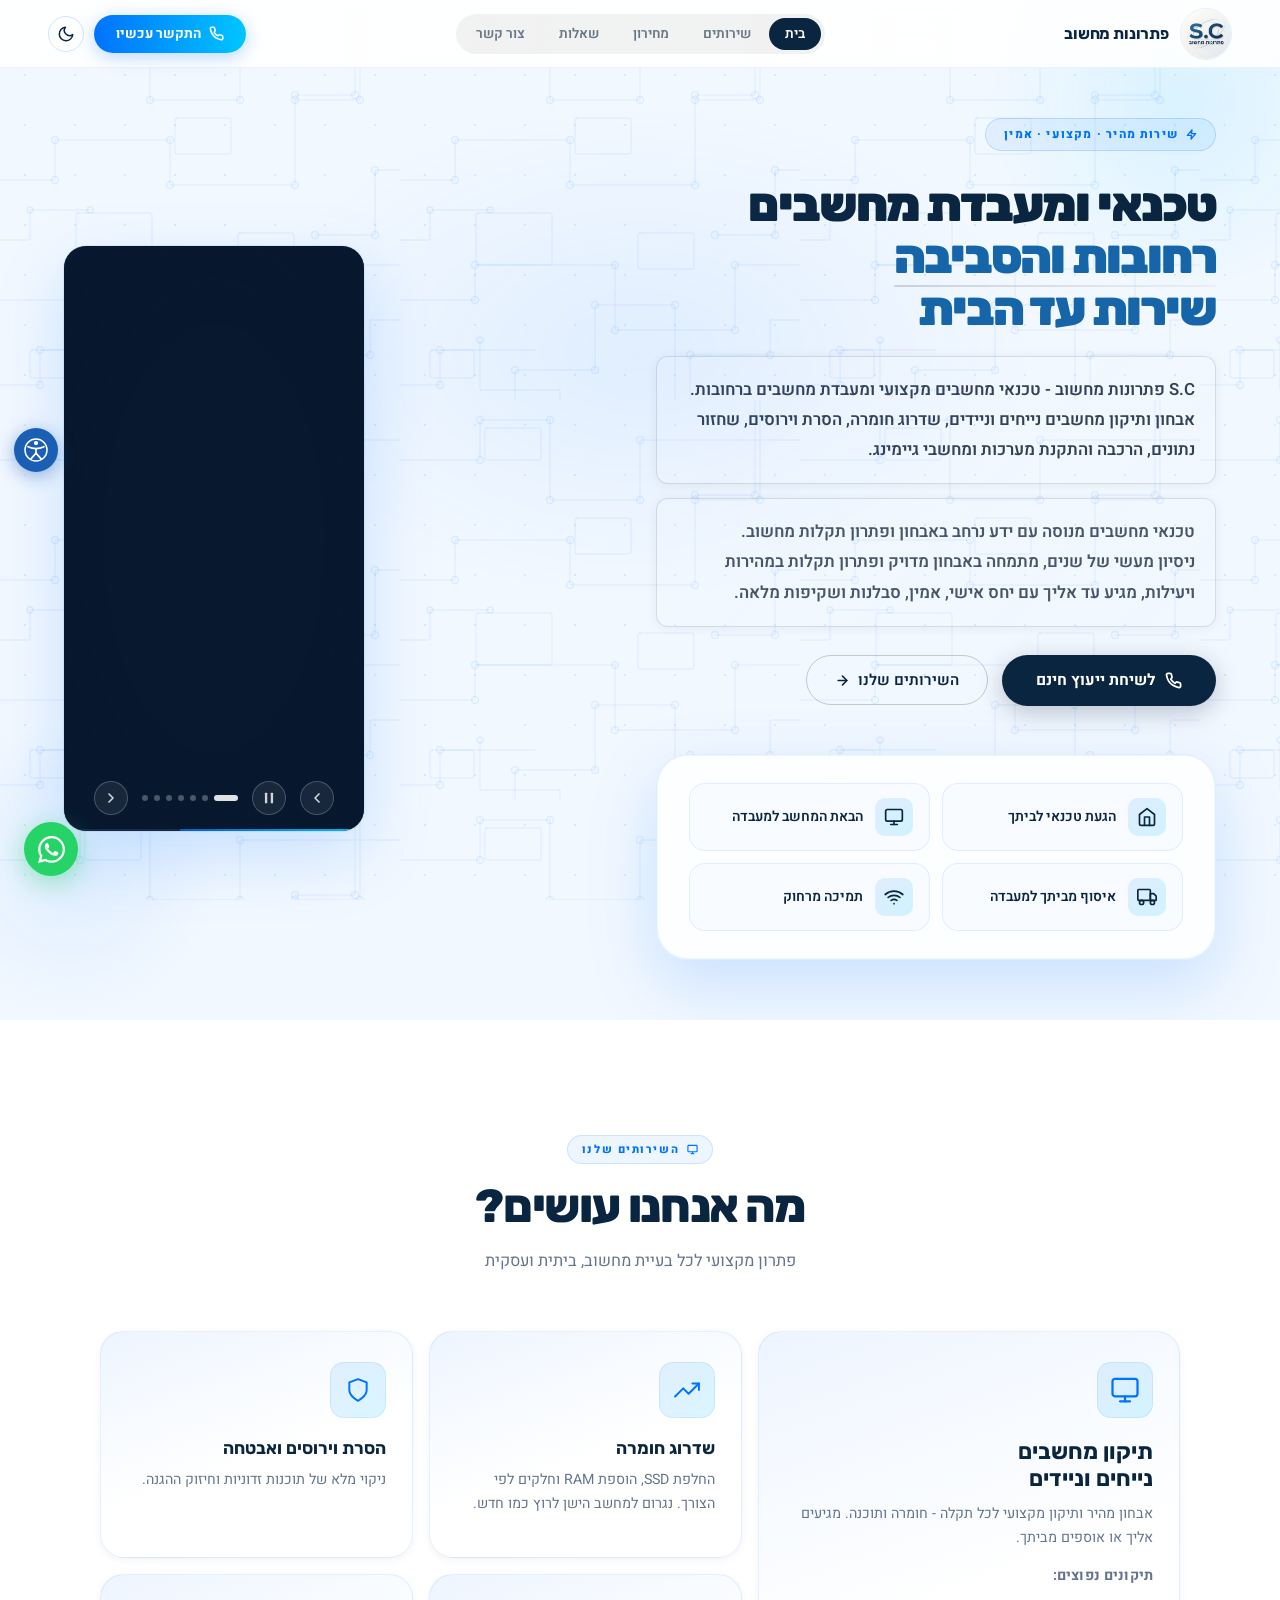
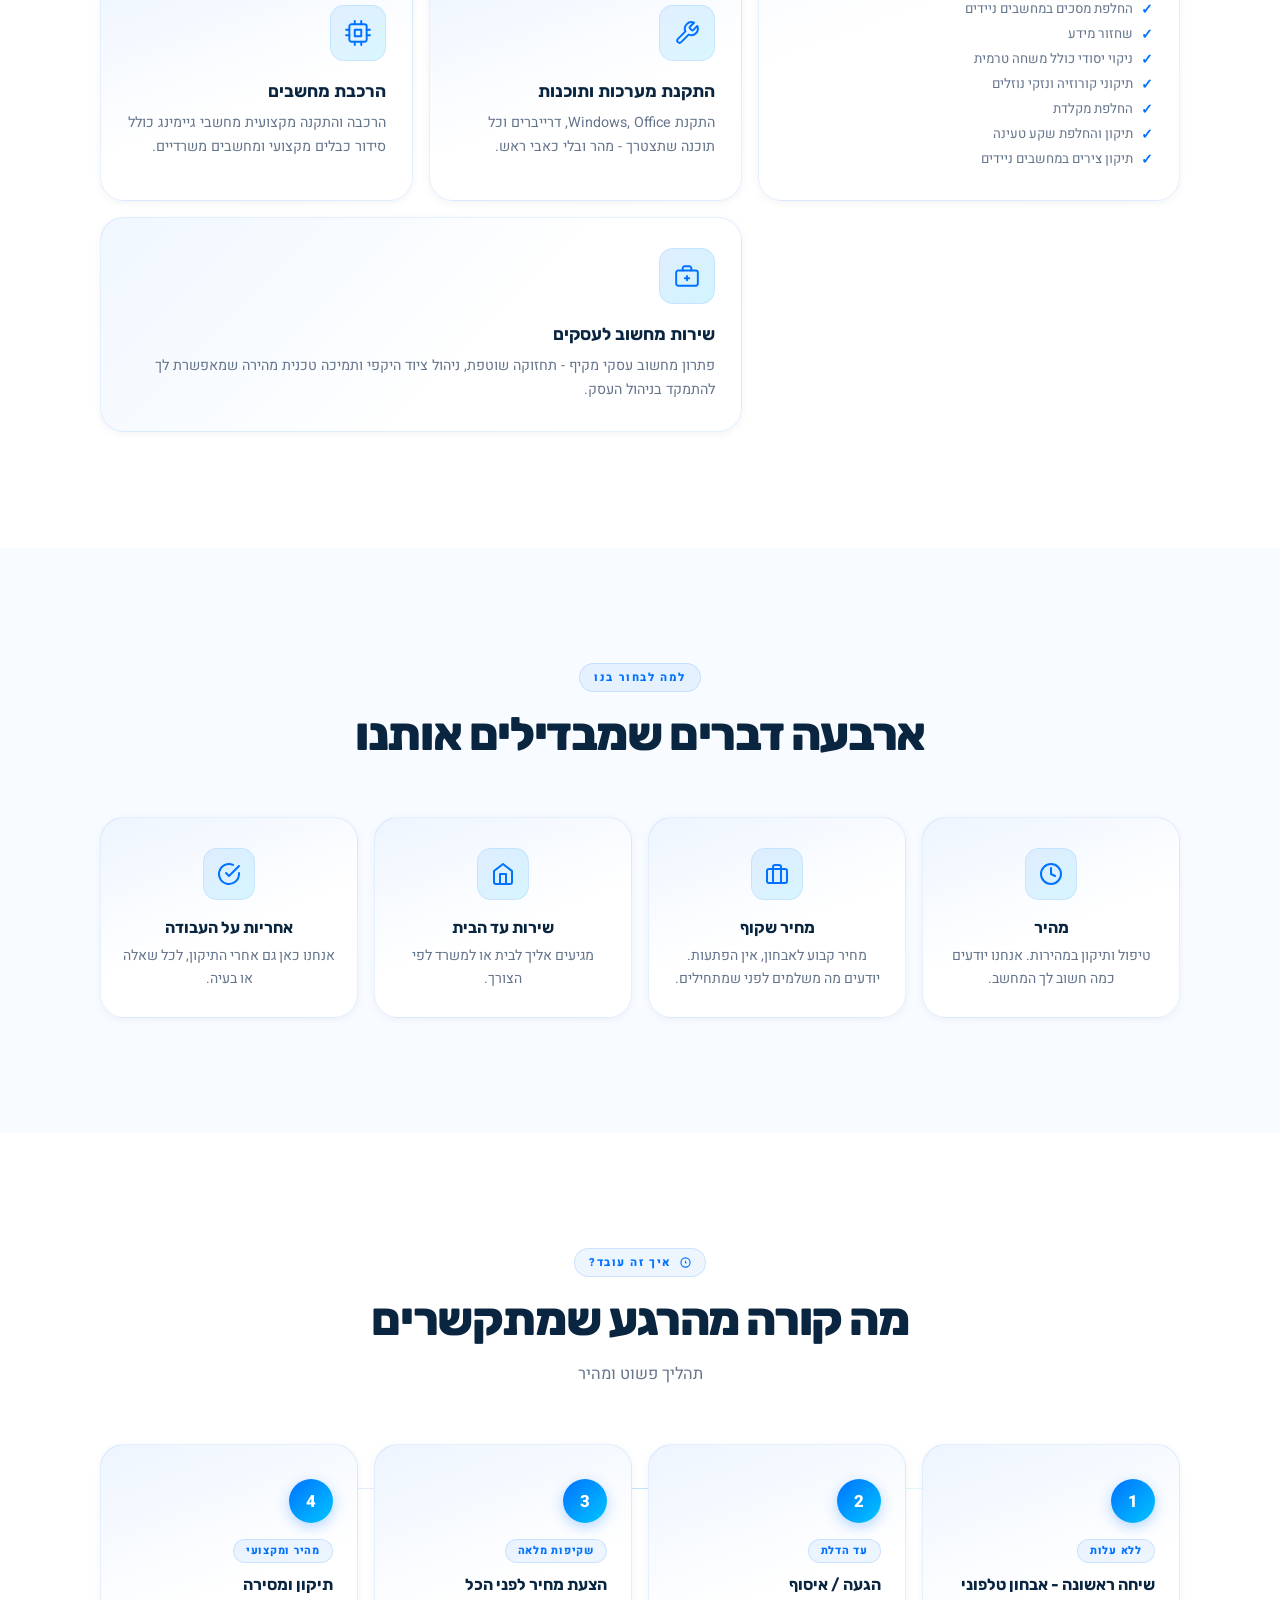
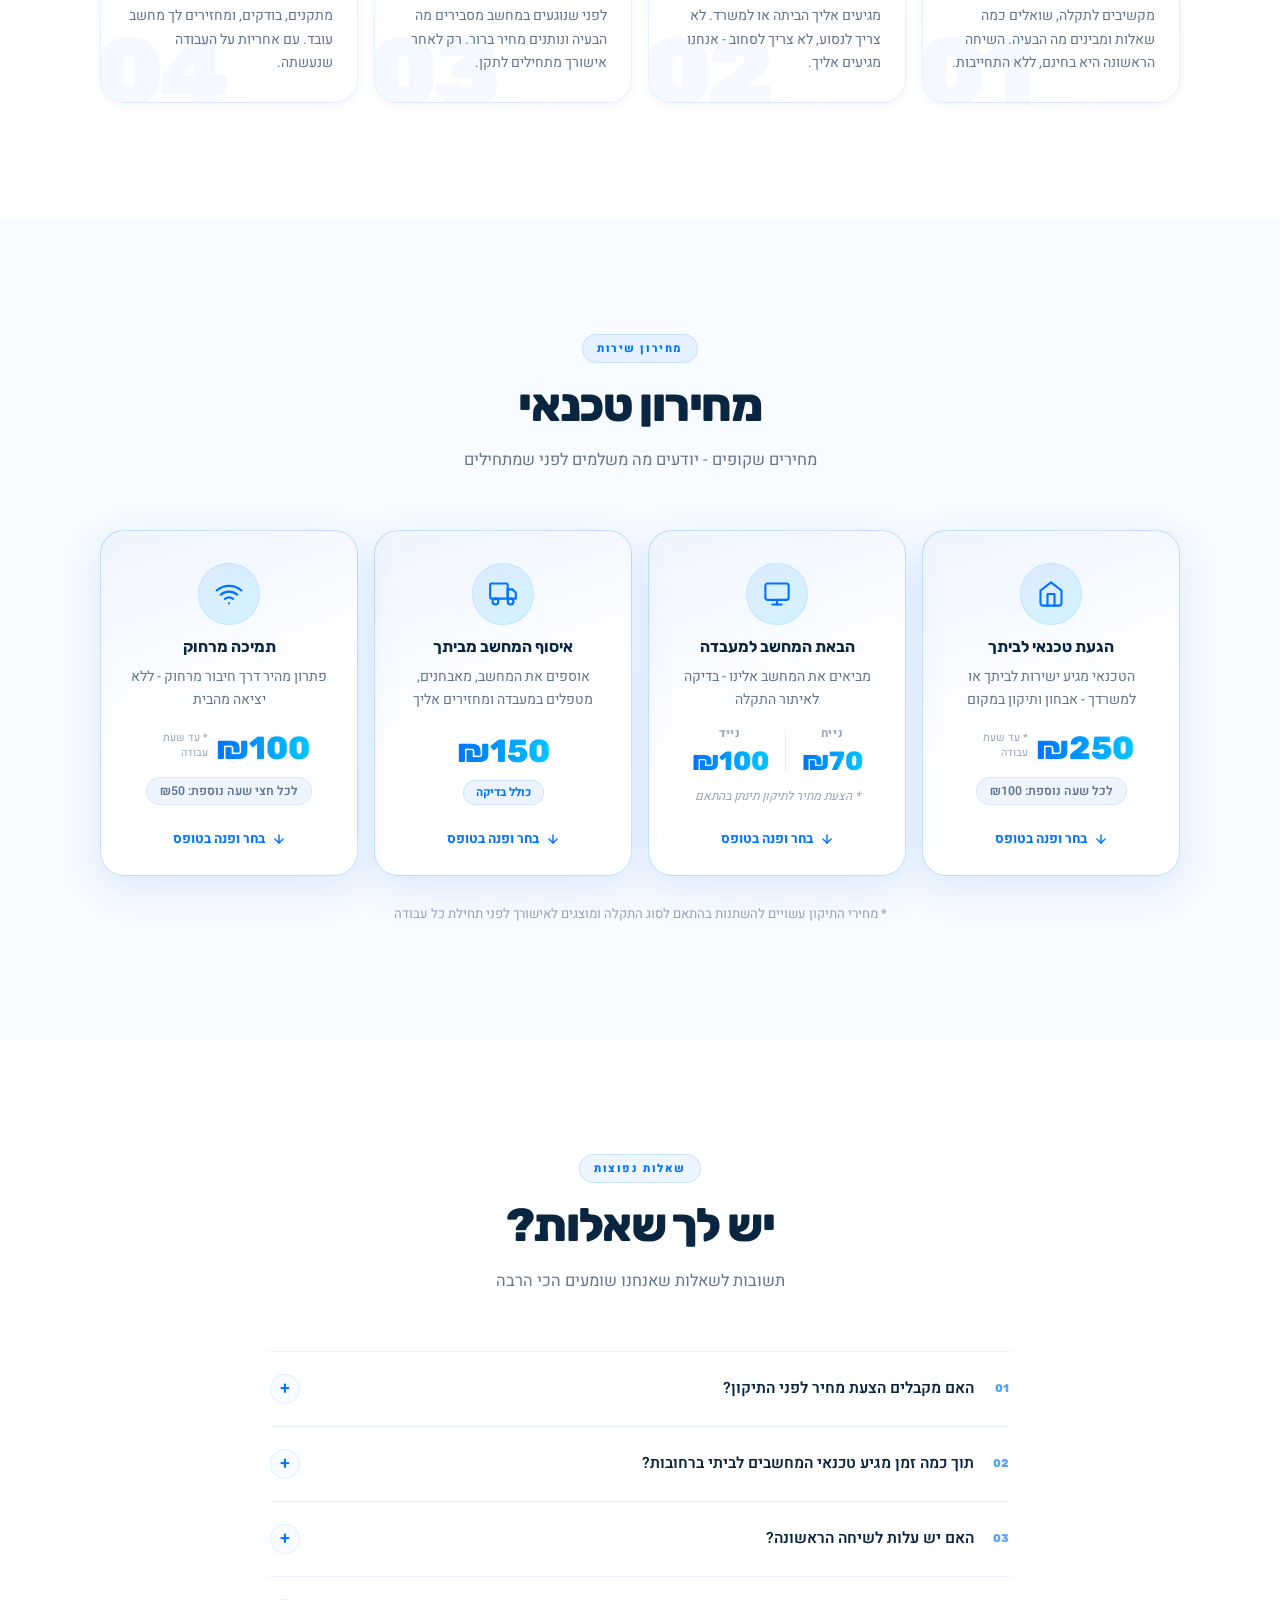
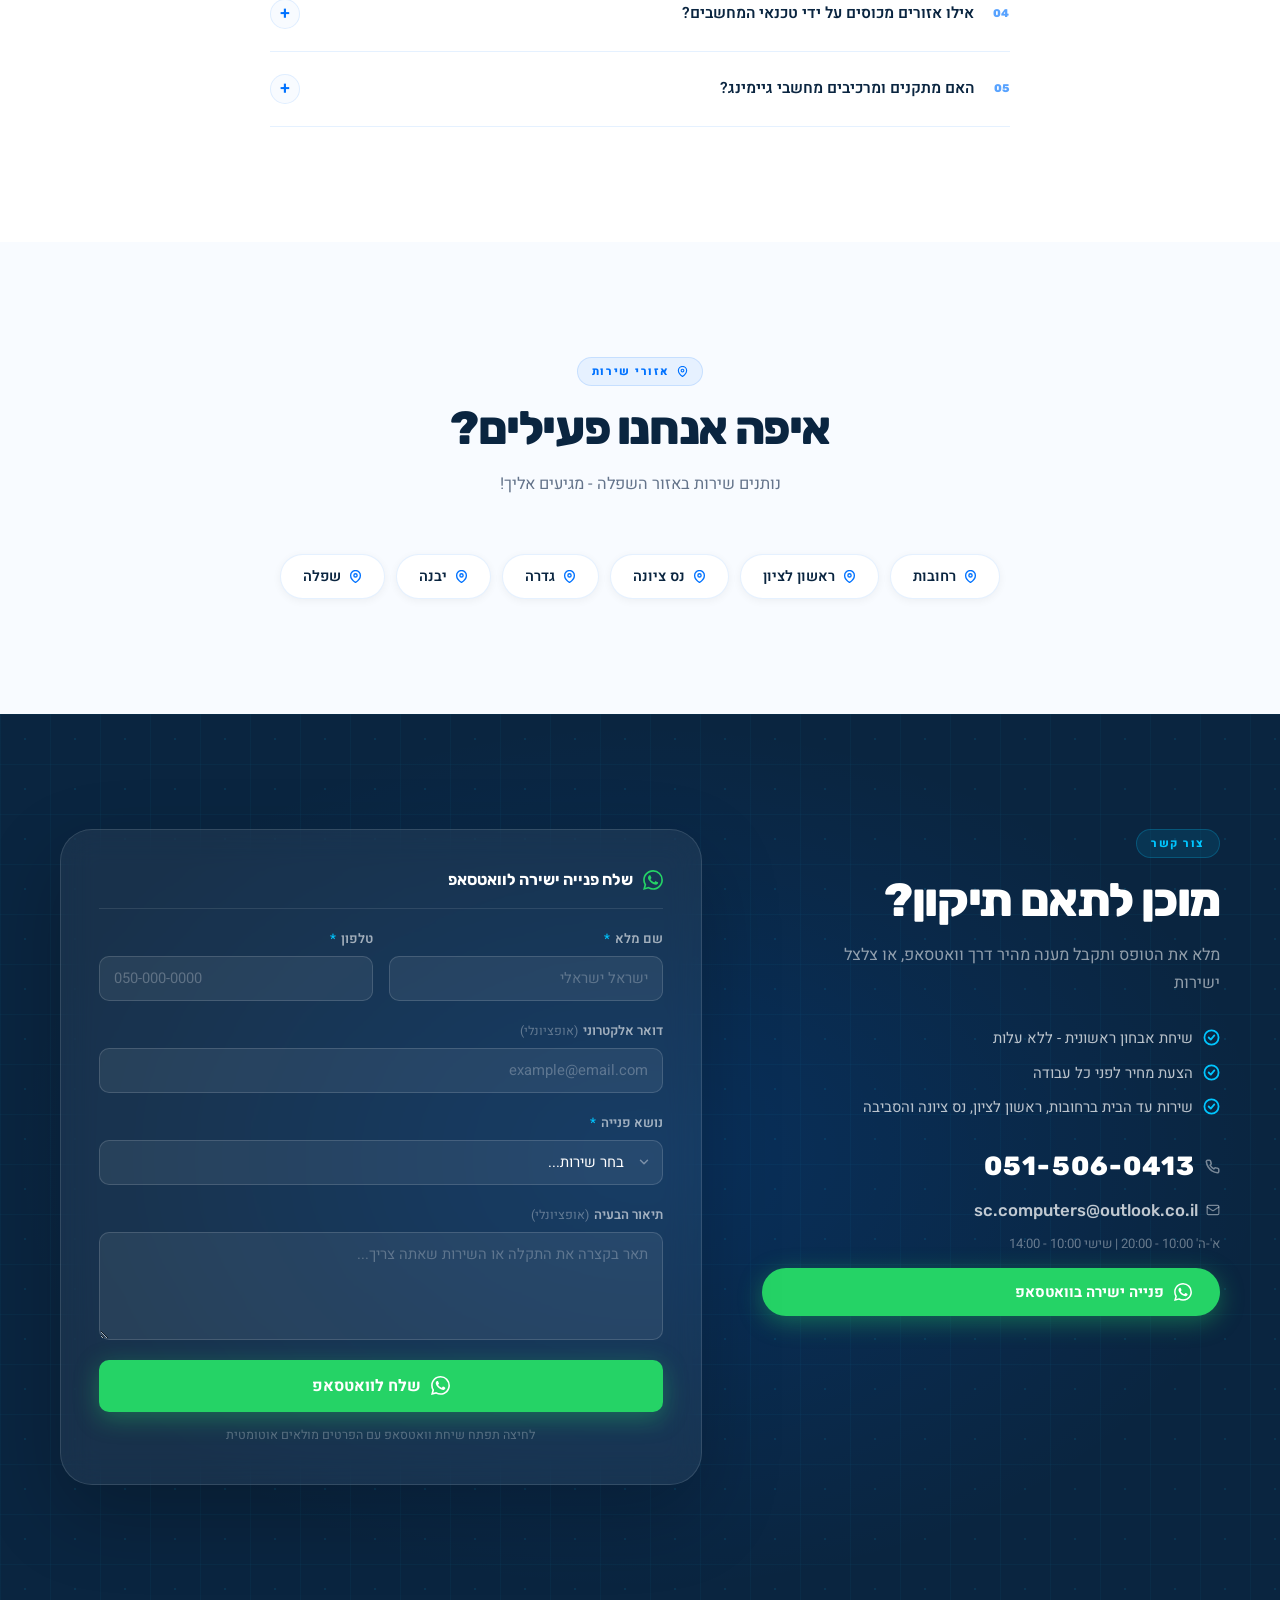
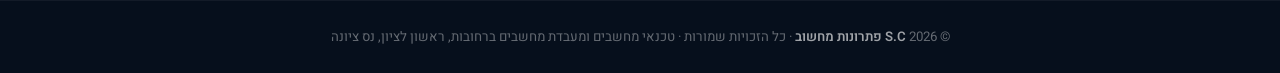
==== commit a92a7ef9: "Install Vercel Web Analytics ## Vercel Web Analytics Implementation  Successfully installed and conf" ====
--- a/index.html
+++ b/index.html
@@ -33,6 +33,10 @@
   <link rel="preconnect" href="https://fonts.gstatic.com" crossorigin />
   <link href="https://fonts.googleapis.com/css2?family=Heebo:wght@300;400;500;600;700;900&family=Rubik:wght@400;600;700;800;900&display=swap" rel="stylesheet" />
   <link rel="stylesheet" href="style.css" />
+  <script>
+    window.va = window.va || function () { (window.vaq = window.vaq || []).push(arguments); };
+  </script>
+  <script defer src="/_vercel/insights/script.js"></script>
   <script type="application/ld+json">
   {
     "@context": "https://schema.org",
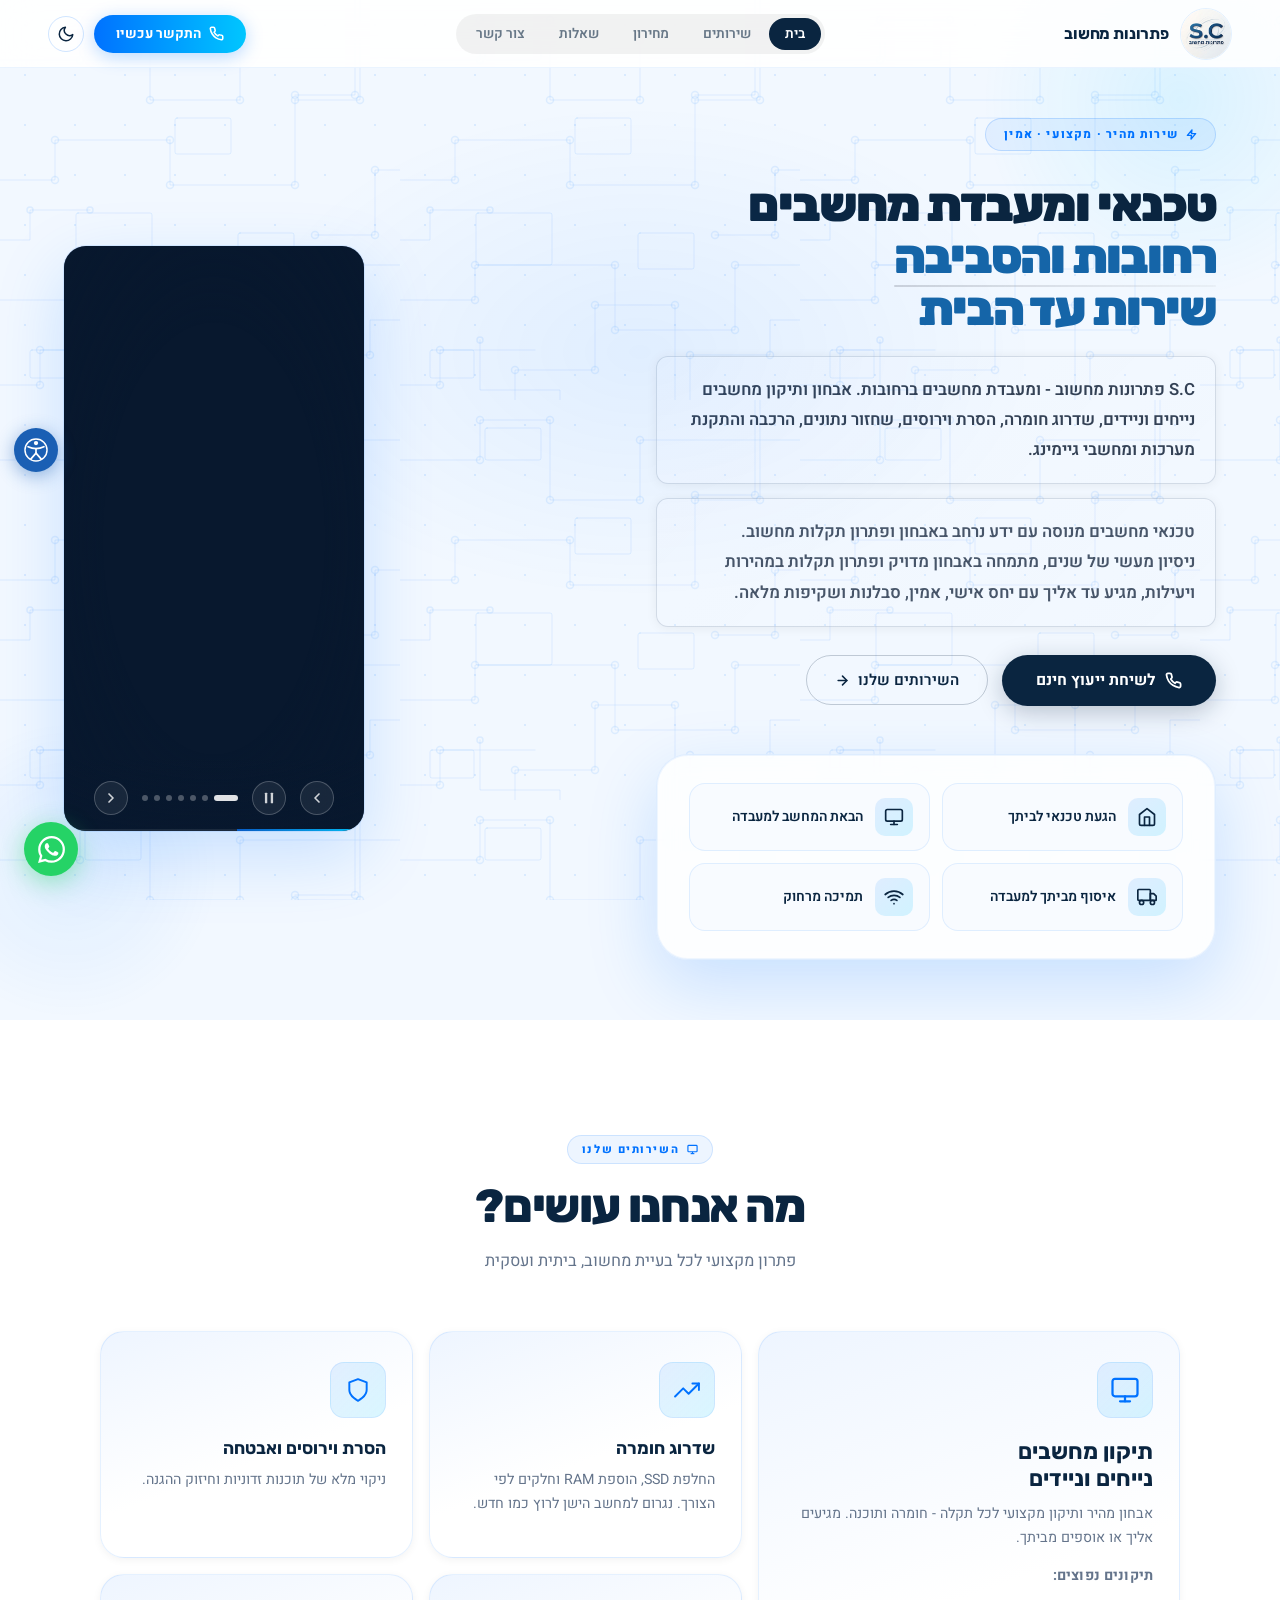
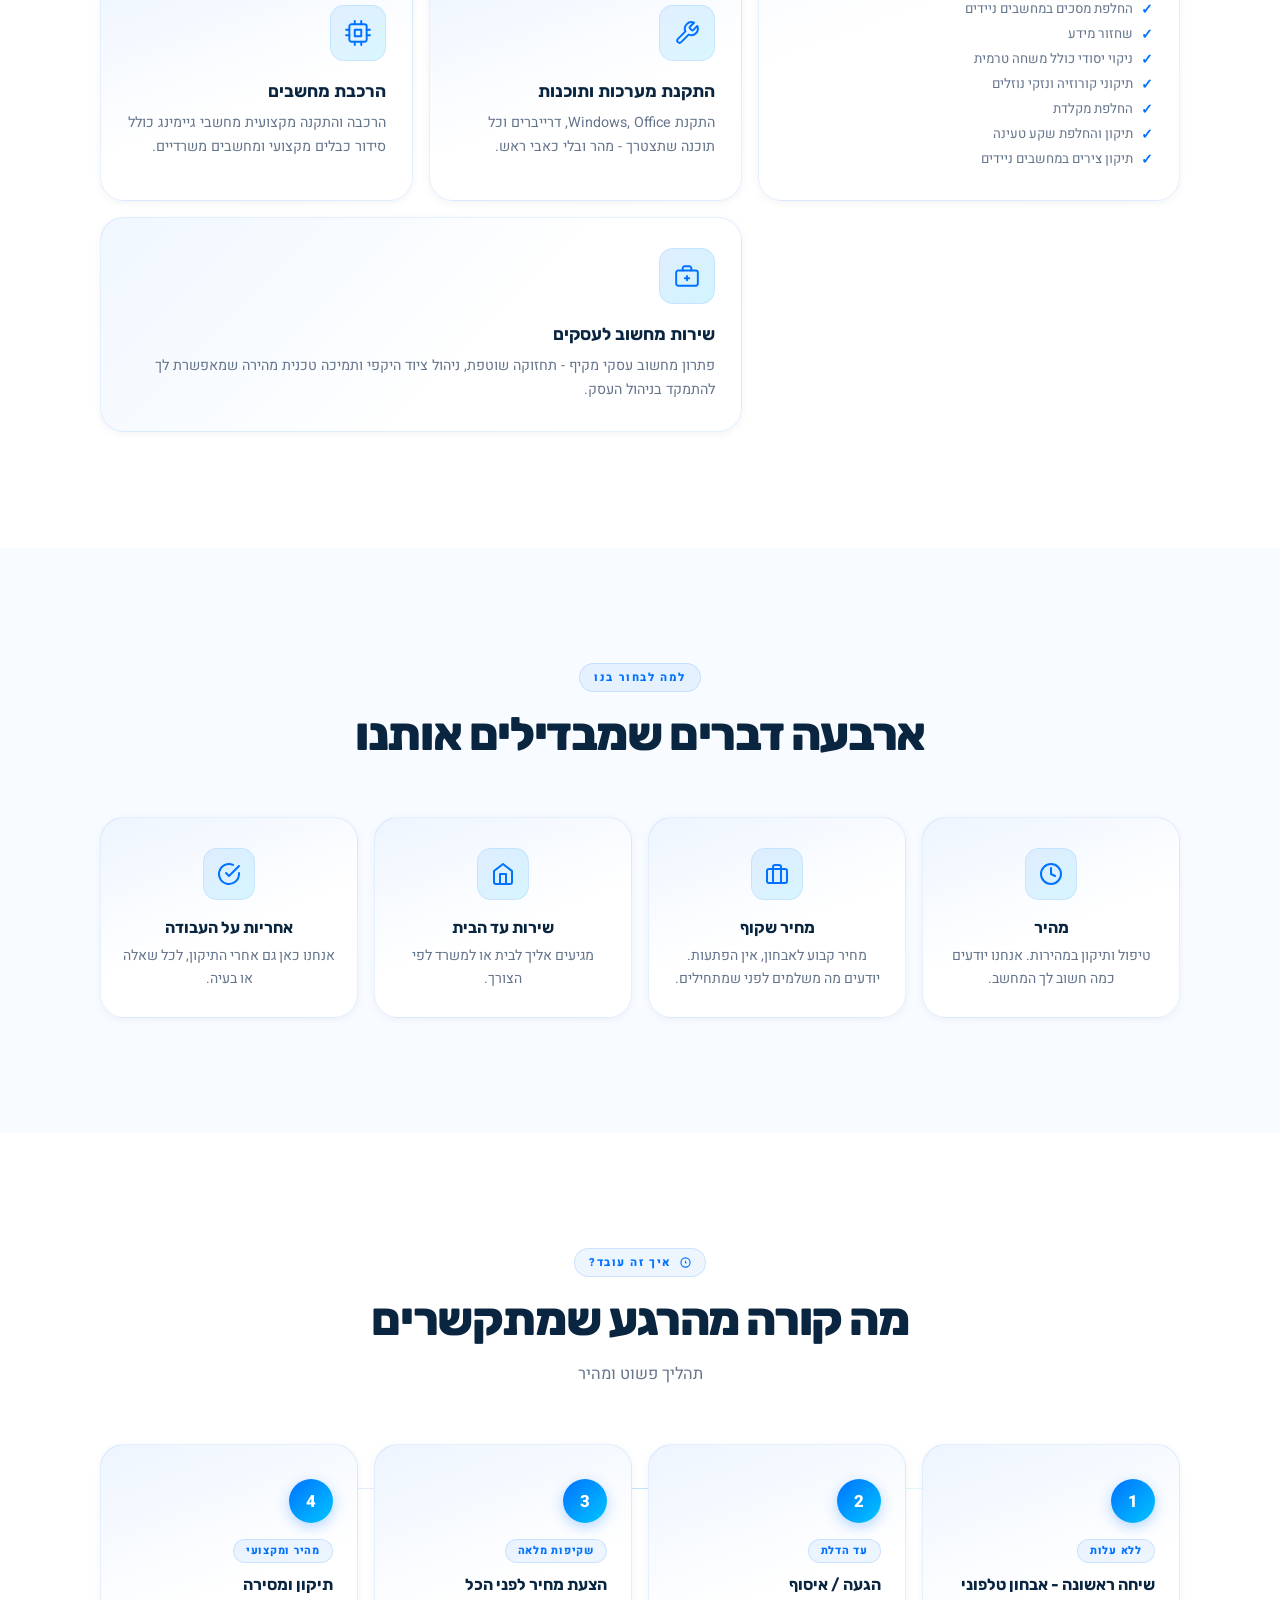
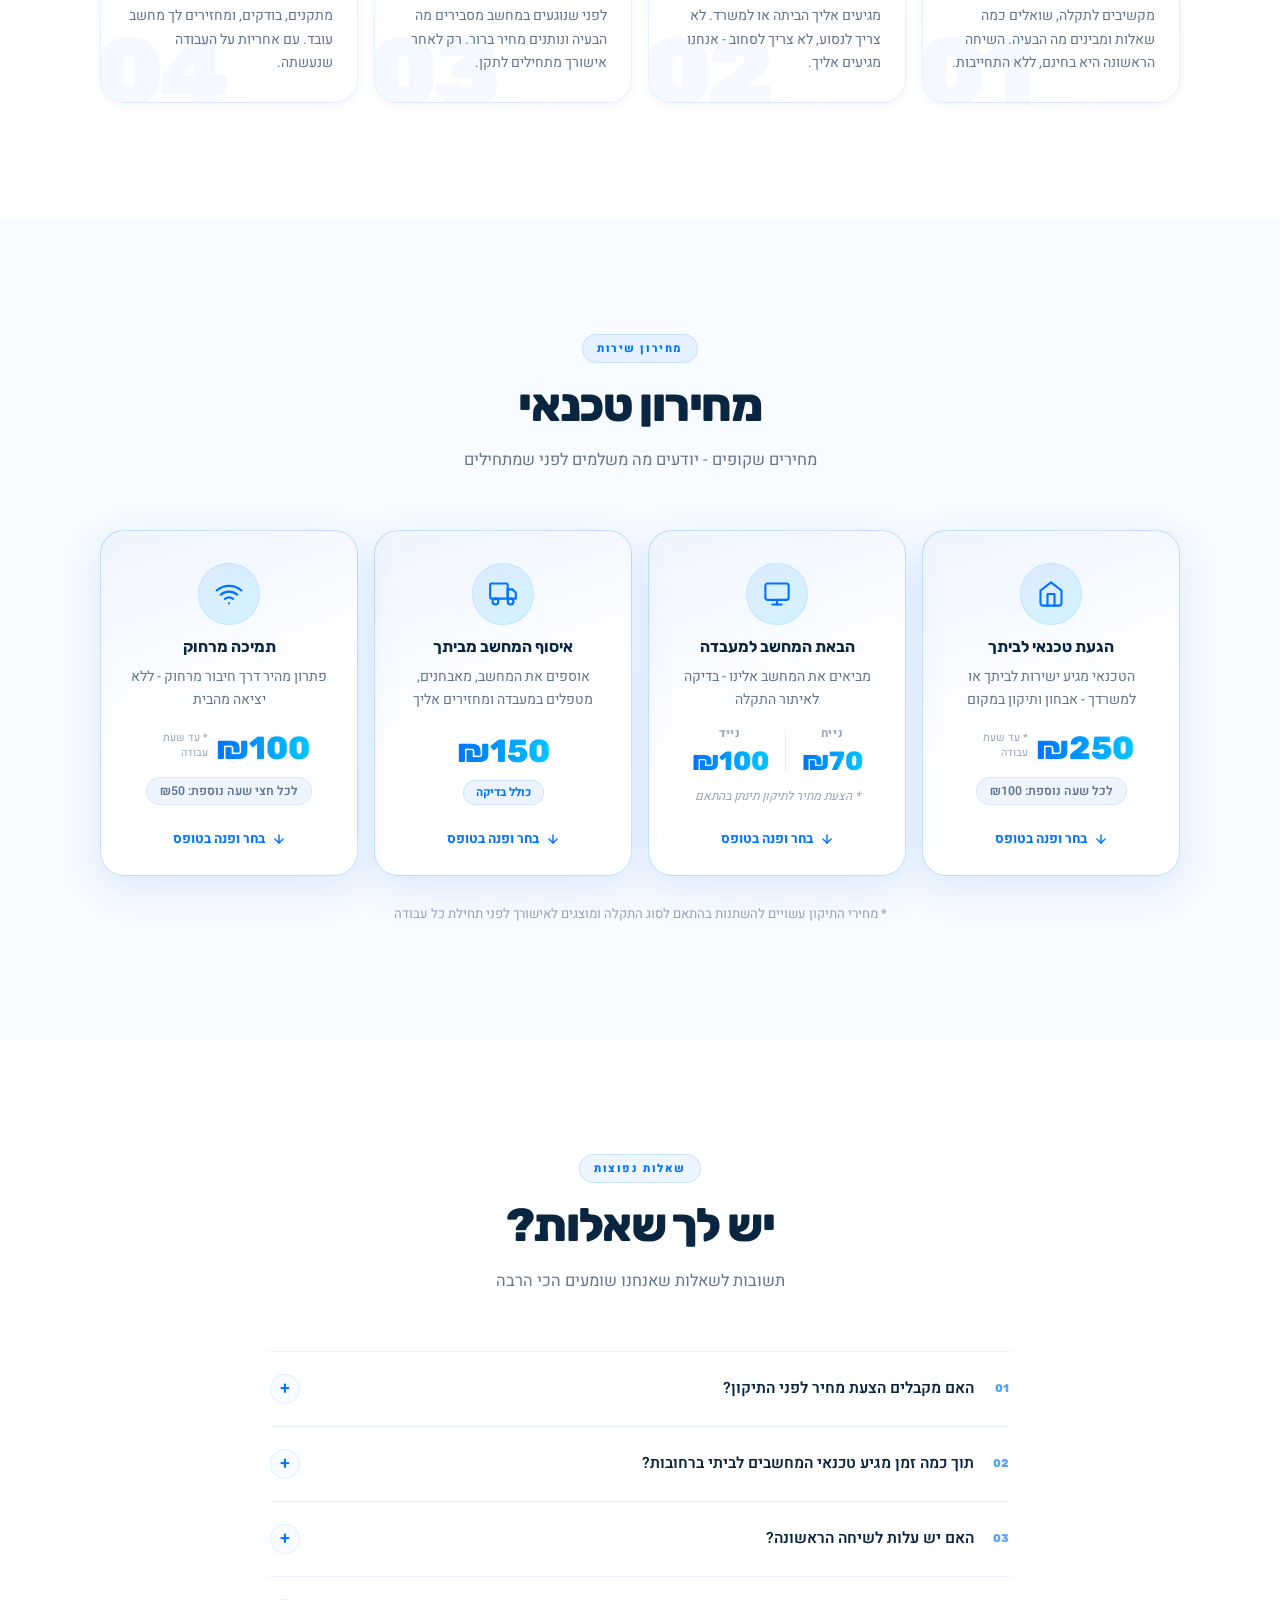
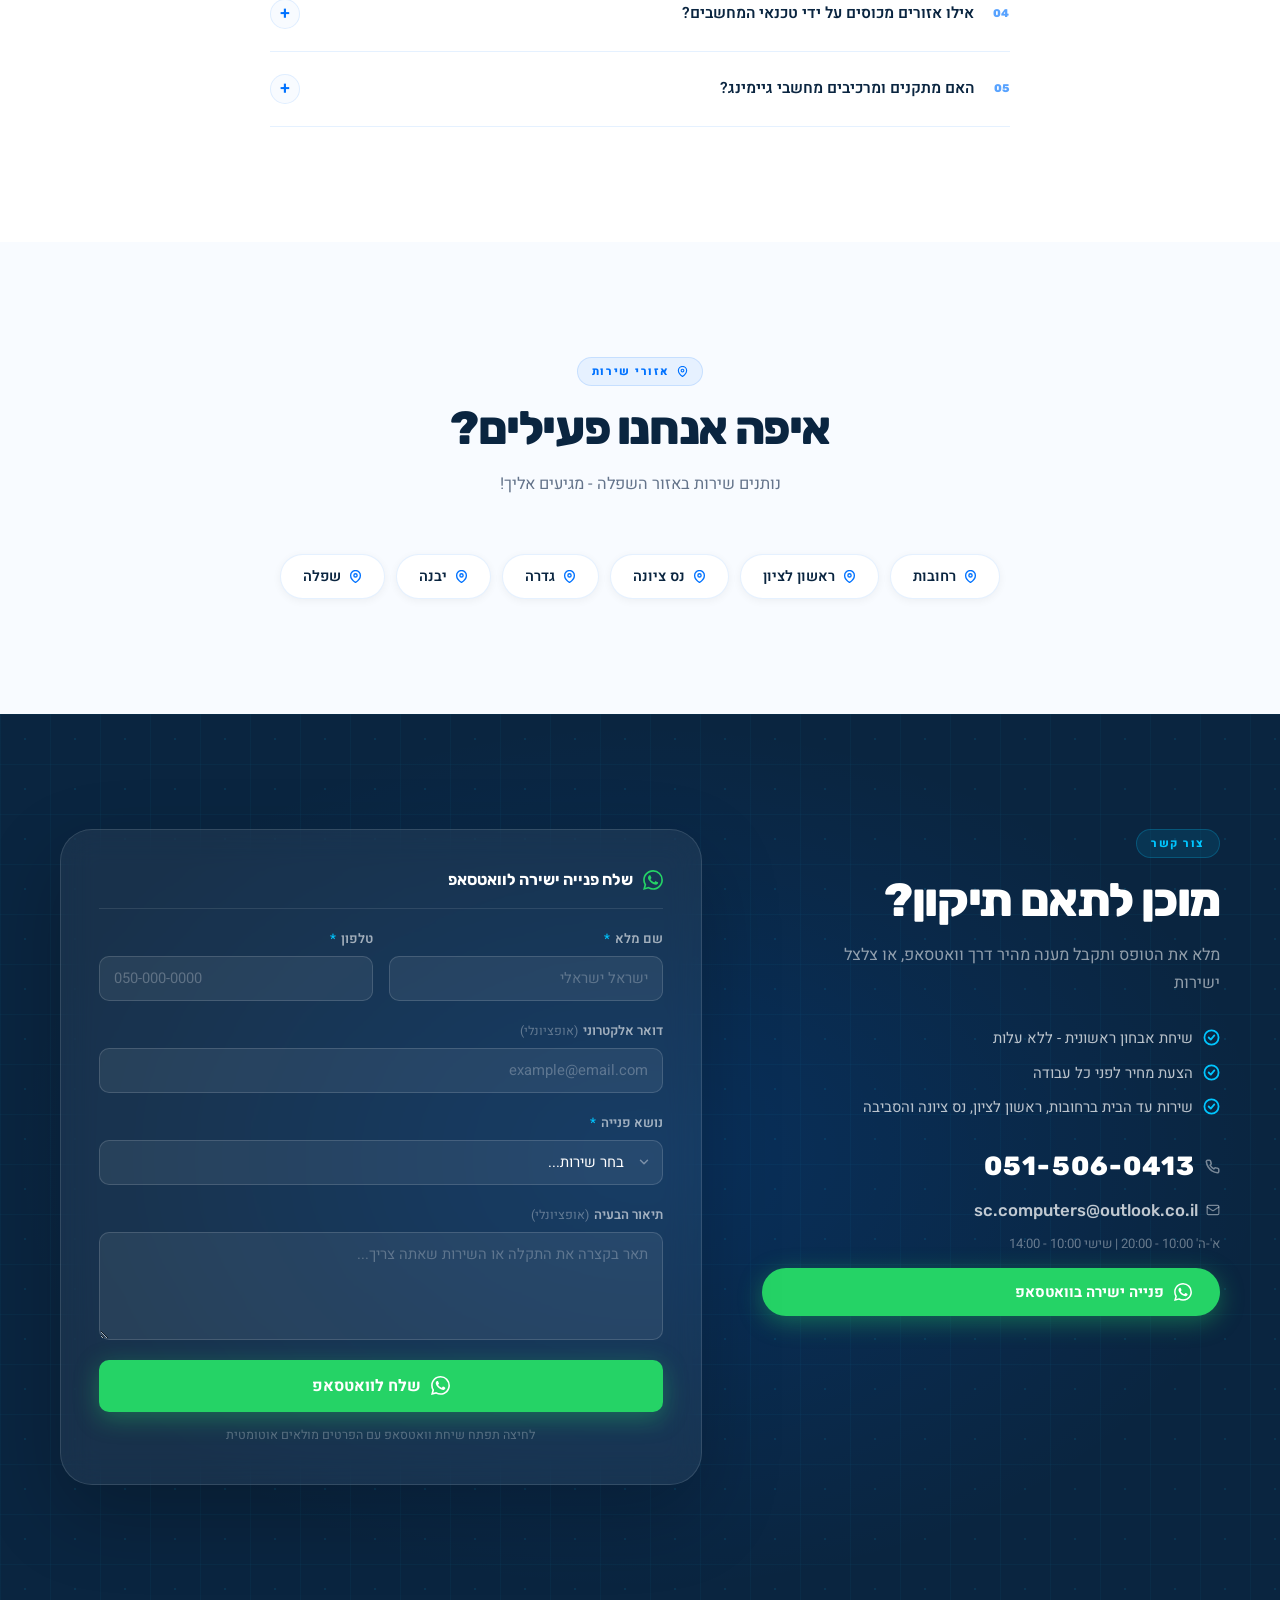
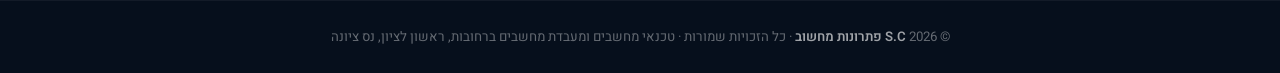
==== commit 3db3612b: "Update index.html" ====
--- a/index.html
+++ b/index.html
@@ -33,10 +33,6 @@
   <link rel="preconnect" href="https://fonts.gstatic.com" crossorigin />
   <link href="https://fonts.googleapis.com/css2?family=Heebo:wght@300;400;500;600;700;900&family=Rubik:wght@400;600;700;800;900&display=swap" rel="stylesheet" />
   <link rel="stylesheet" href="style.css" />
-  <script>
-    window.va = window.va || function () { (window.vaq = window.vaq || []).push(arguments); };
-  </script>
-  <script defer src="/_vercel/insights/script.js"></script>
   <script type="application/ld+json">
   {
     "@context": "https://schema.org",
@@ -242,7 +238,7 @@
     <div class="hero-text-boxes" data-reveal="up" style="--d:.12s">
       <div class="hero-text-box">
         <p class="hero-lead">
-          S.C פתרונות מחשוב - טכנאי מחשבים מקצועי ומעבדת מחשבים ברחובות. אבחון ותיקון מחשבים נייחים וניידים, שדרוג חומרה, הסרת וירוסים, שחזור נתונים, הרכבה והתקנת מערכות ומחשבי גיימינג.
+          S.C פתרונות מחשוב - ומעבדת מחשבים ברחובות. אבחון ותיקון מחשבים נייחים וניידים, שדרוג חומרה, הסרת וירוסים, שחזור נתונים, הרכבה והתקנת מערכות ומחשבי גיימינג.
         </p>
       </div>
 
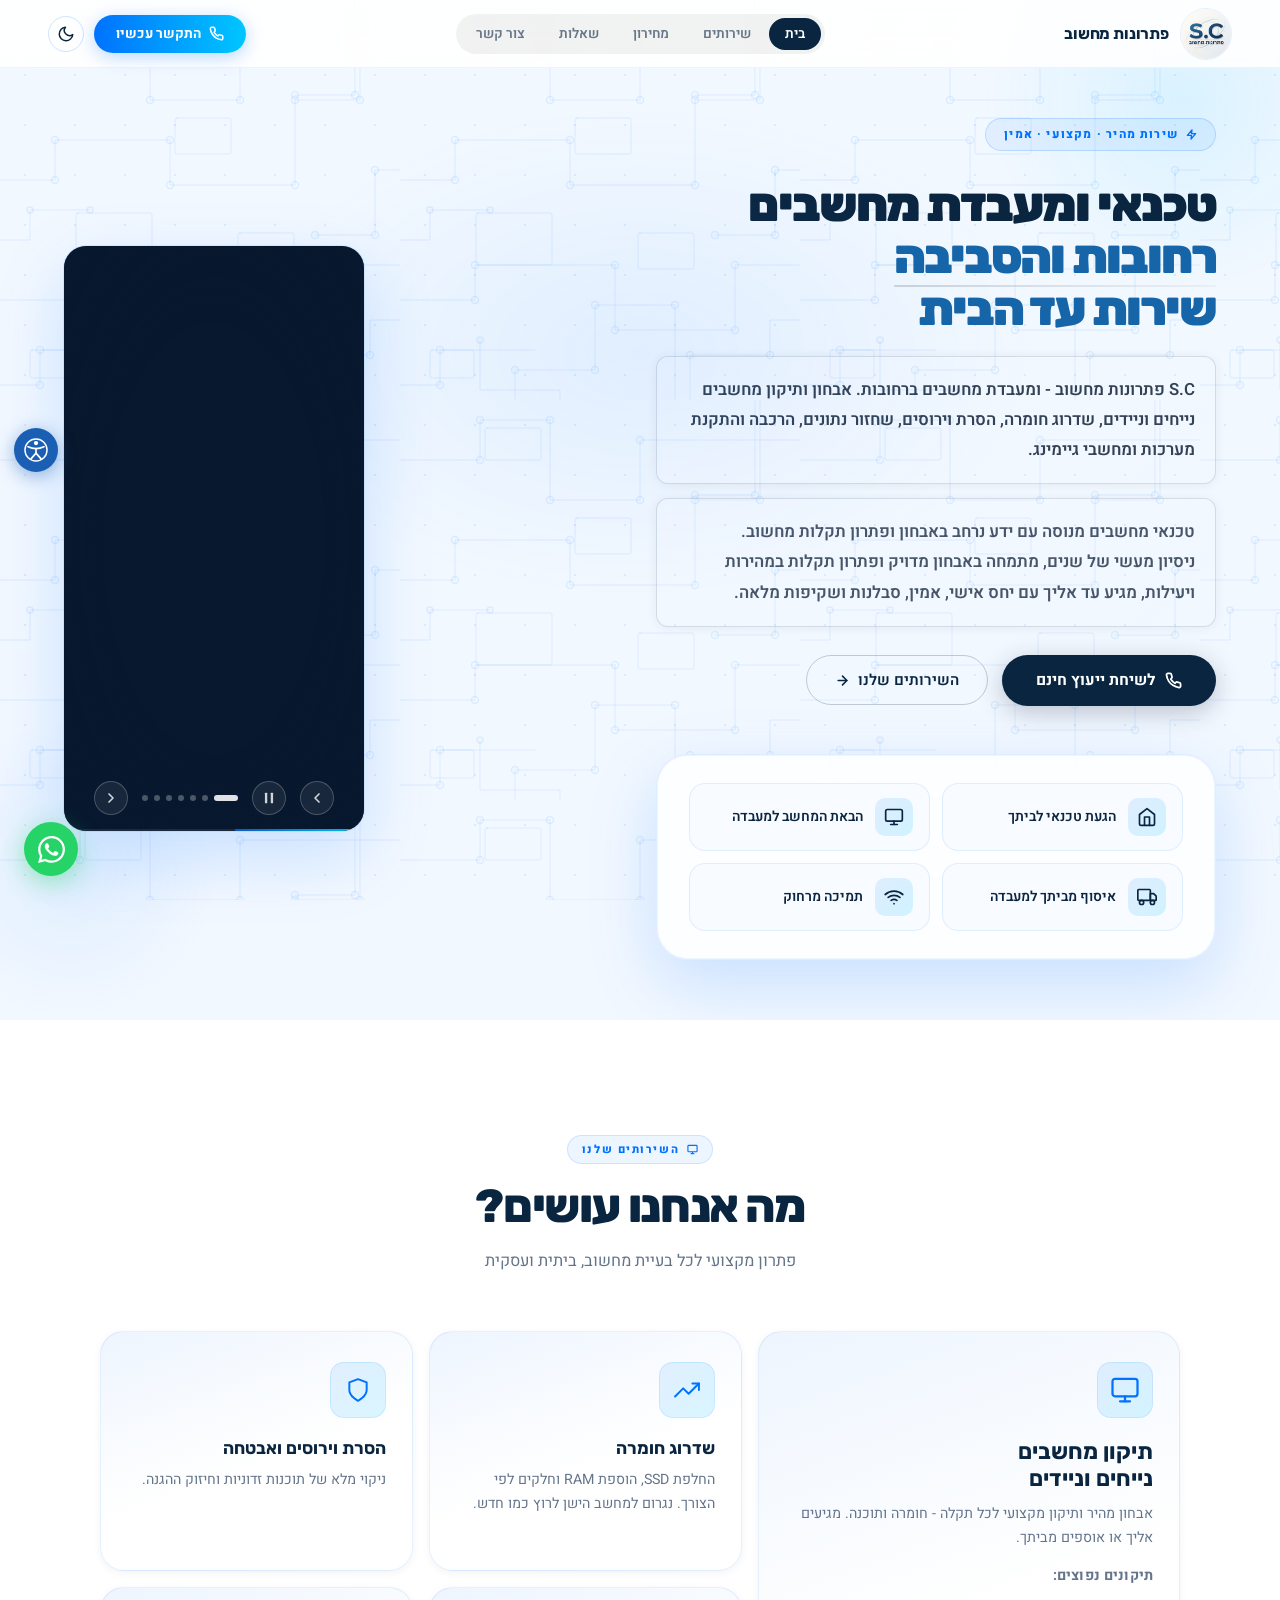
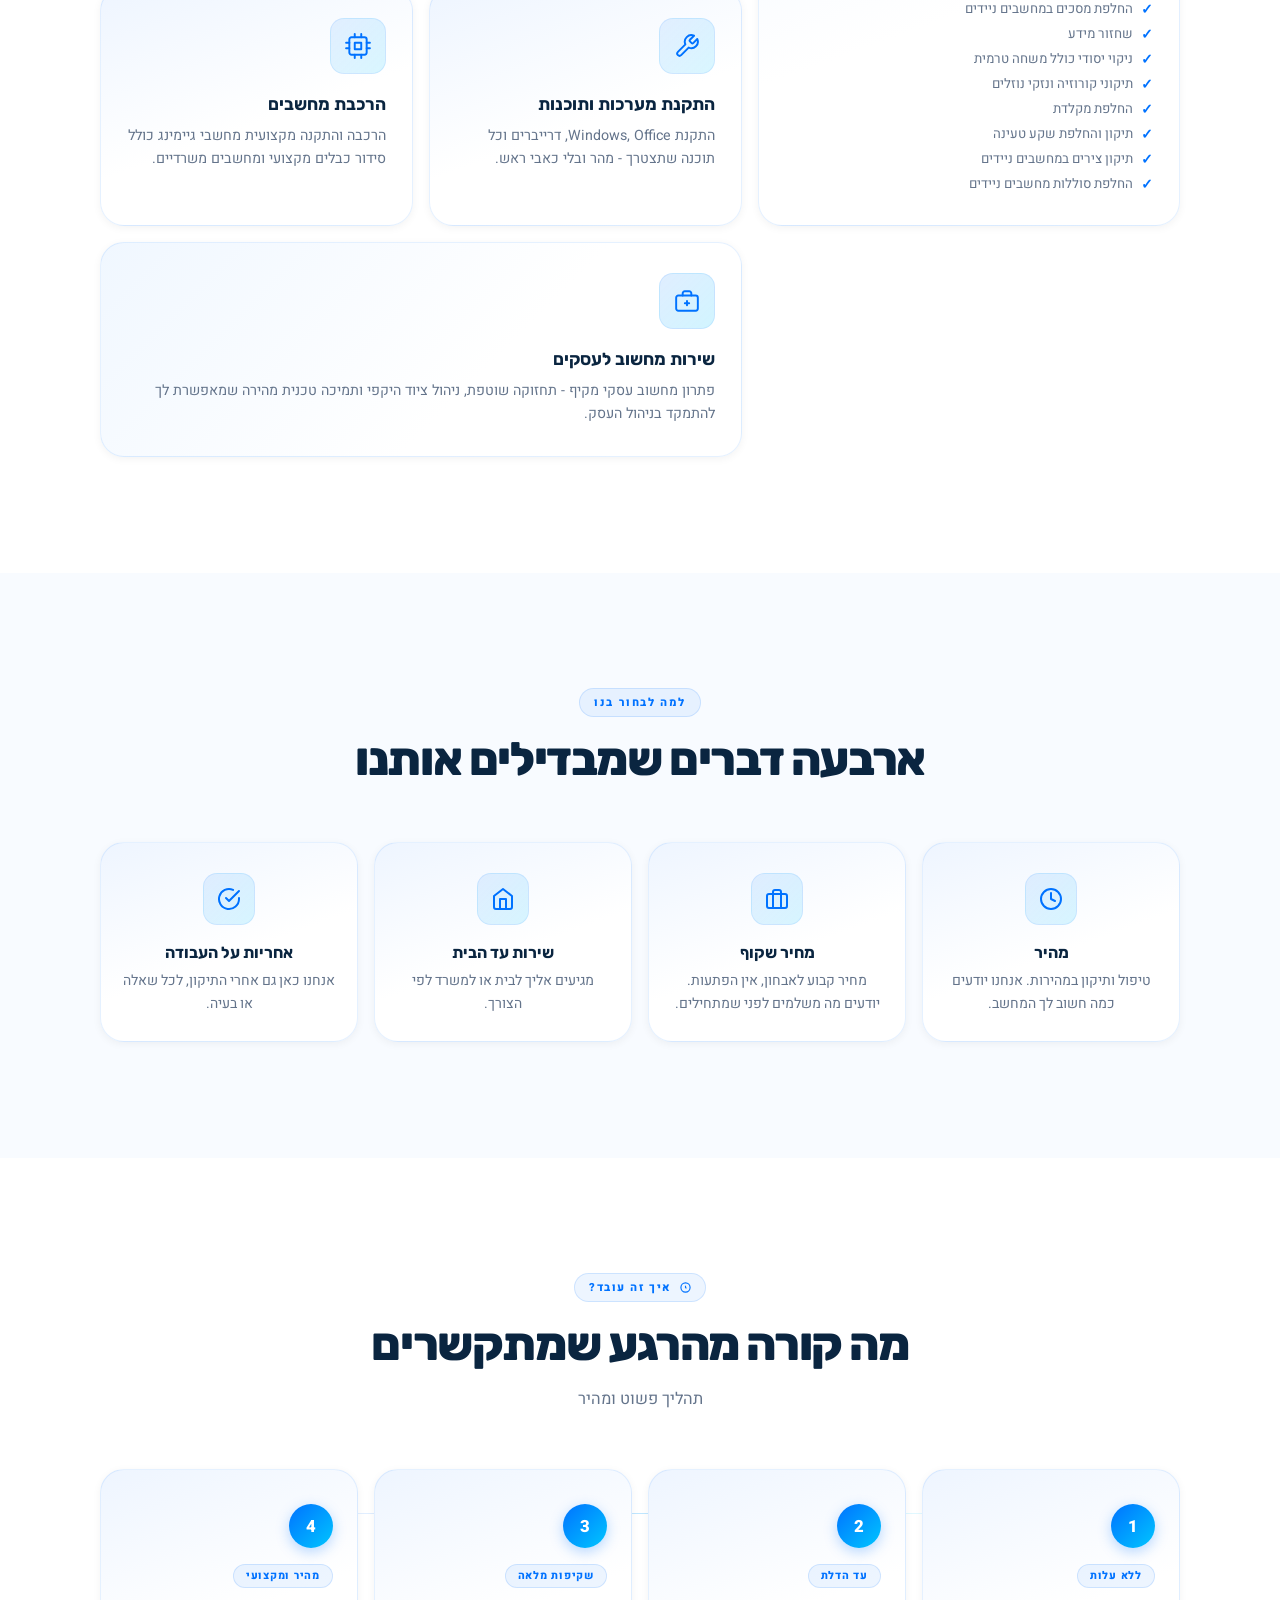
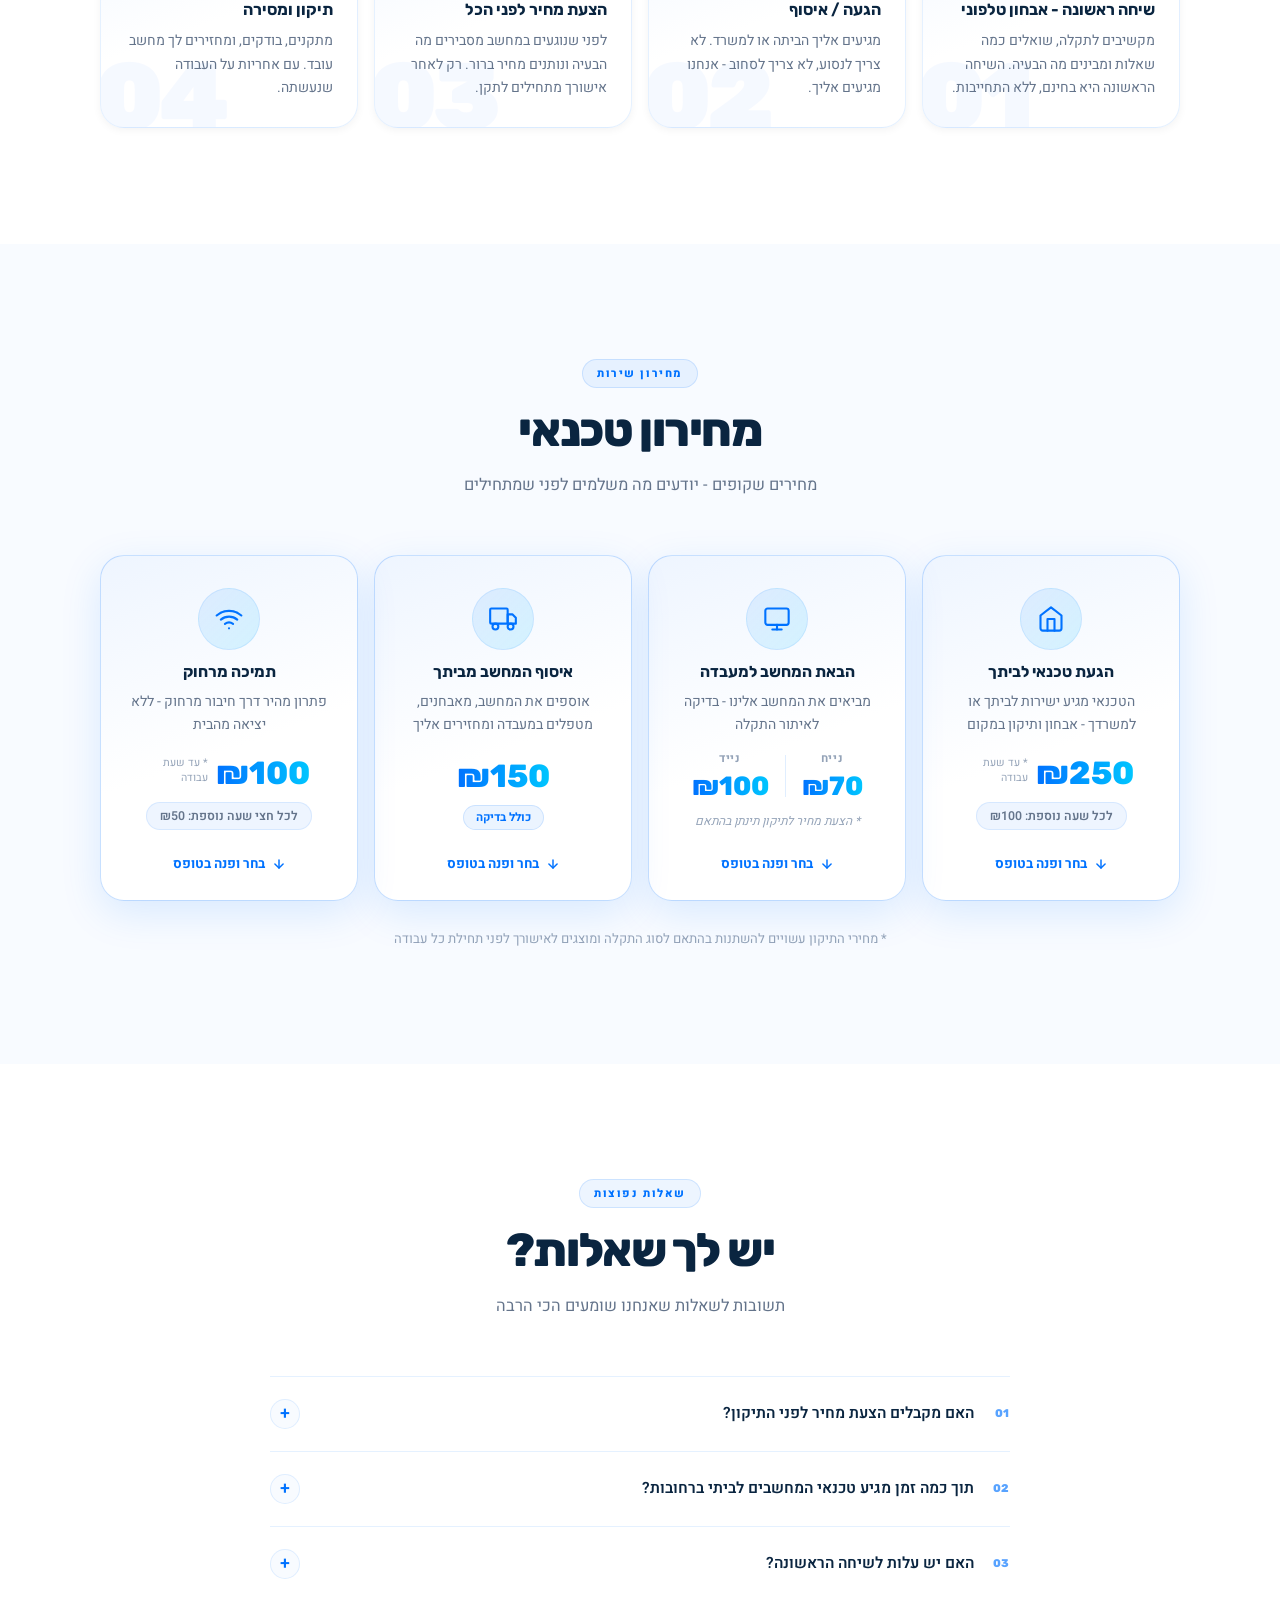
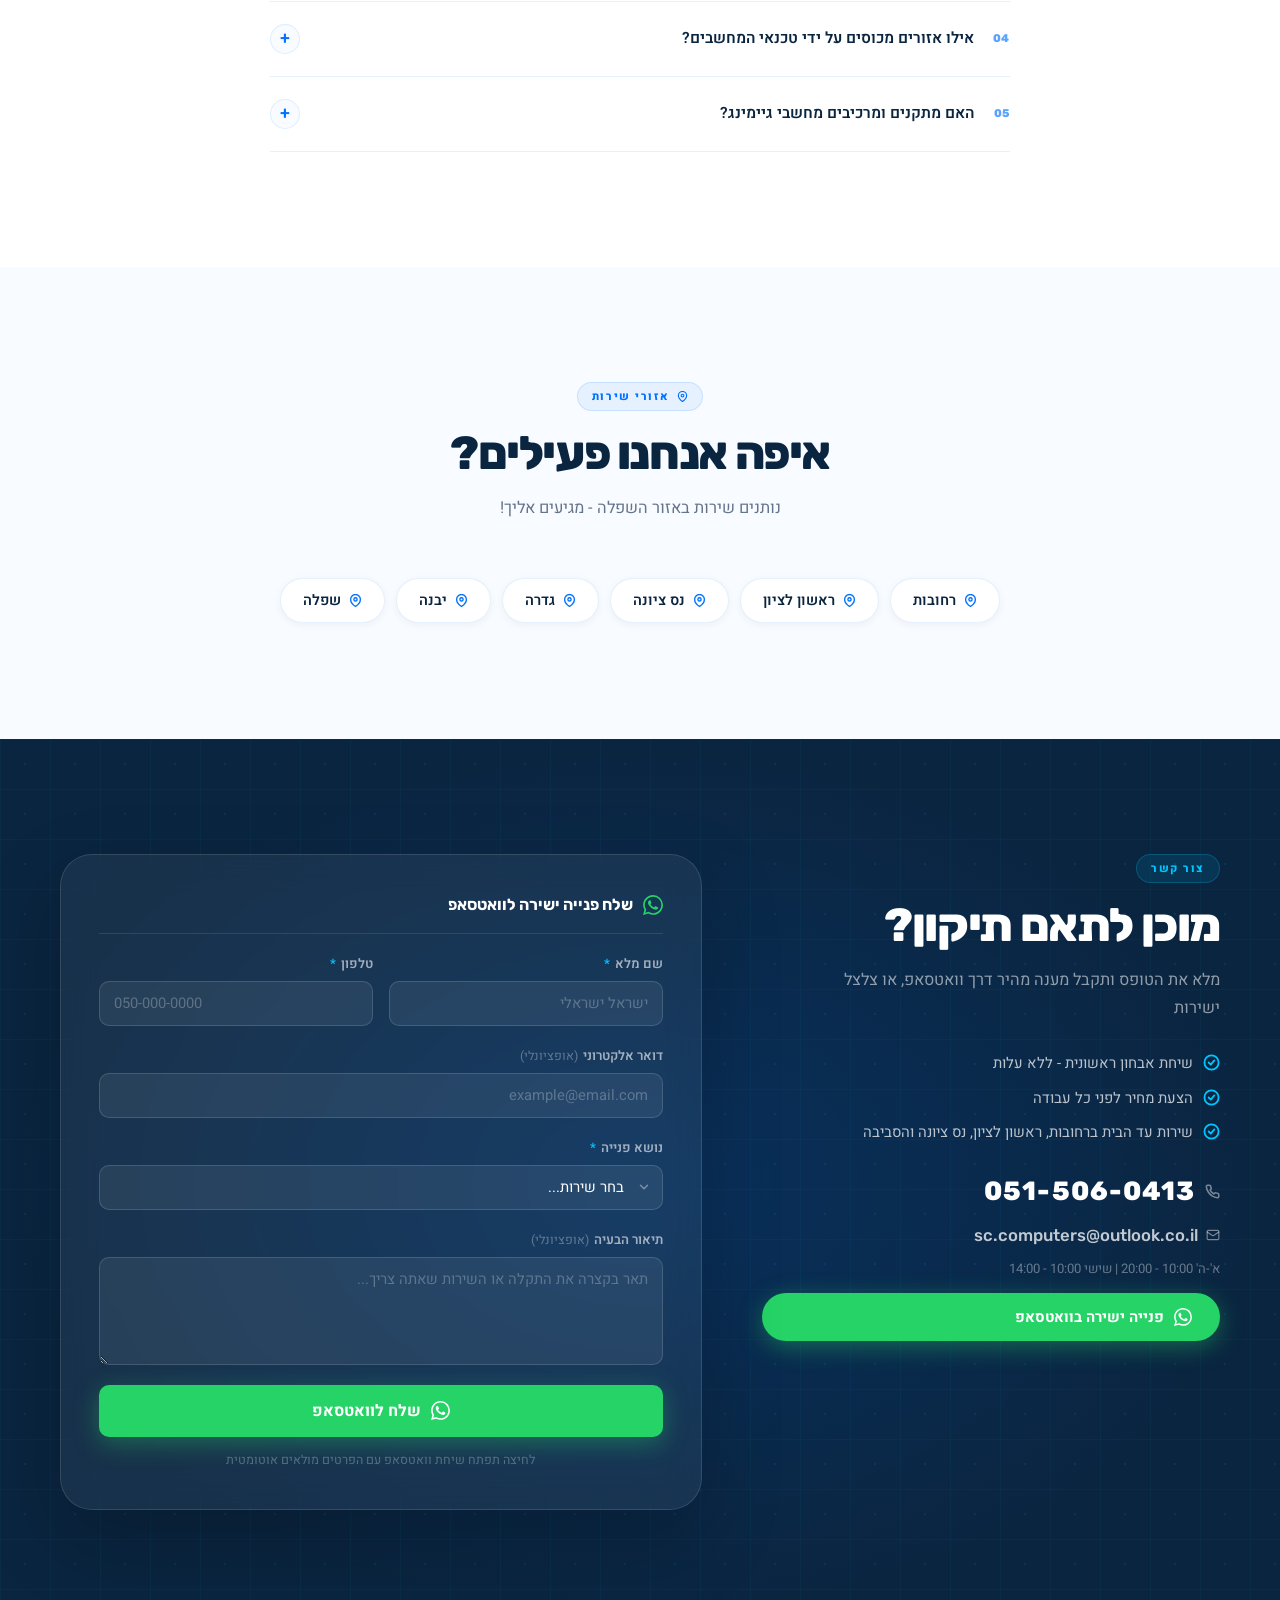
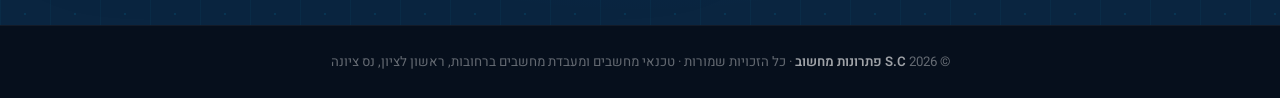
==== commit e4e64168: "Update index.html" ====
--- a/index.html
+++ b/index.html
@@ -401,6 +401,7 @@
             <li>החלפת מקלדת</li>
             <li>תיקון והחלפת שקע טעינה</li>
             <li>תיקון צירים במחשבים ניידים</li>
+            <li>החלפת סוללות מחשבים ניידים</li>
           </ul>
         </div>
       </article>
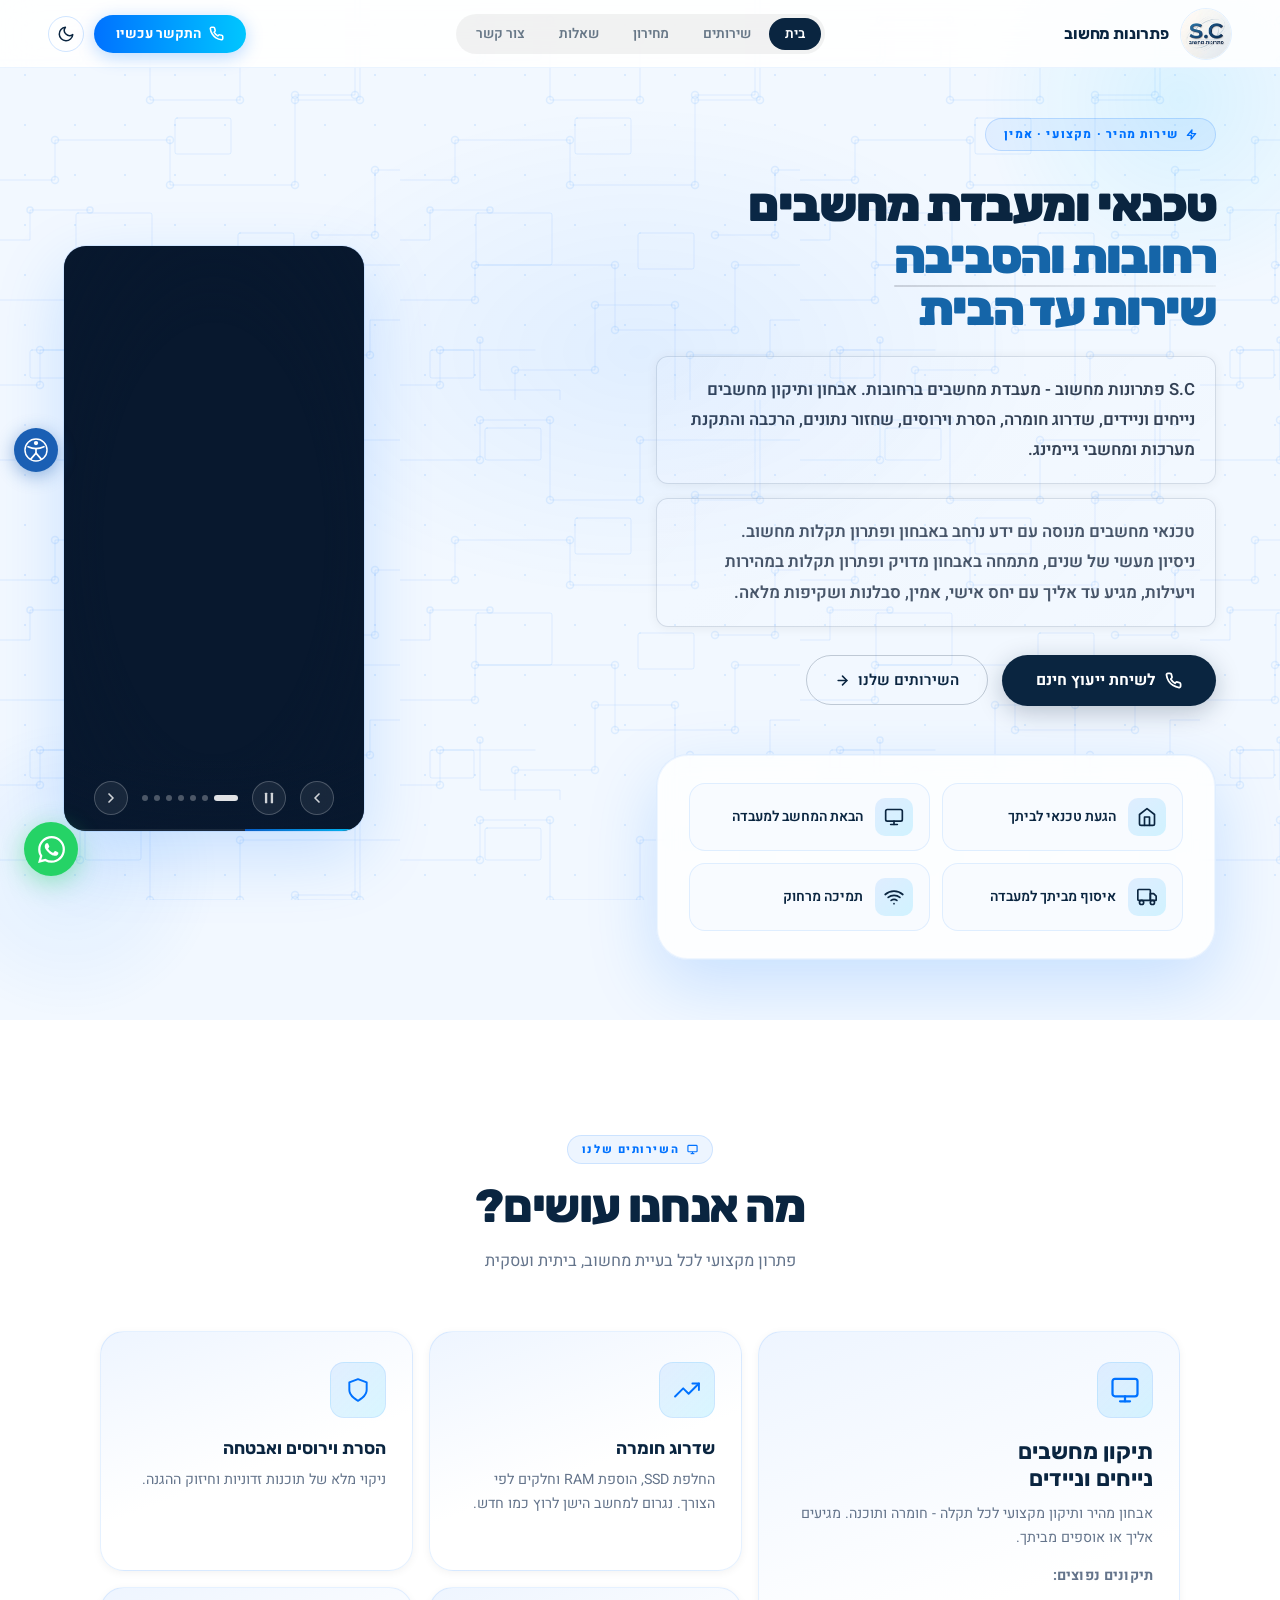
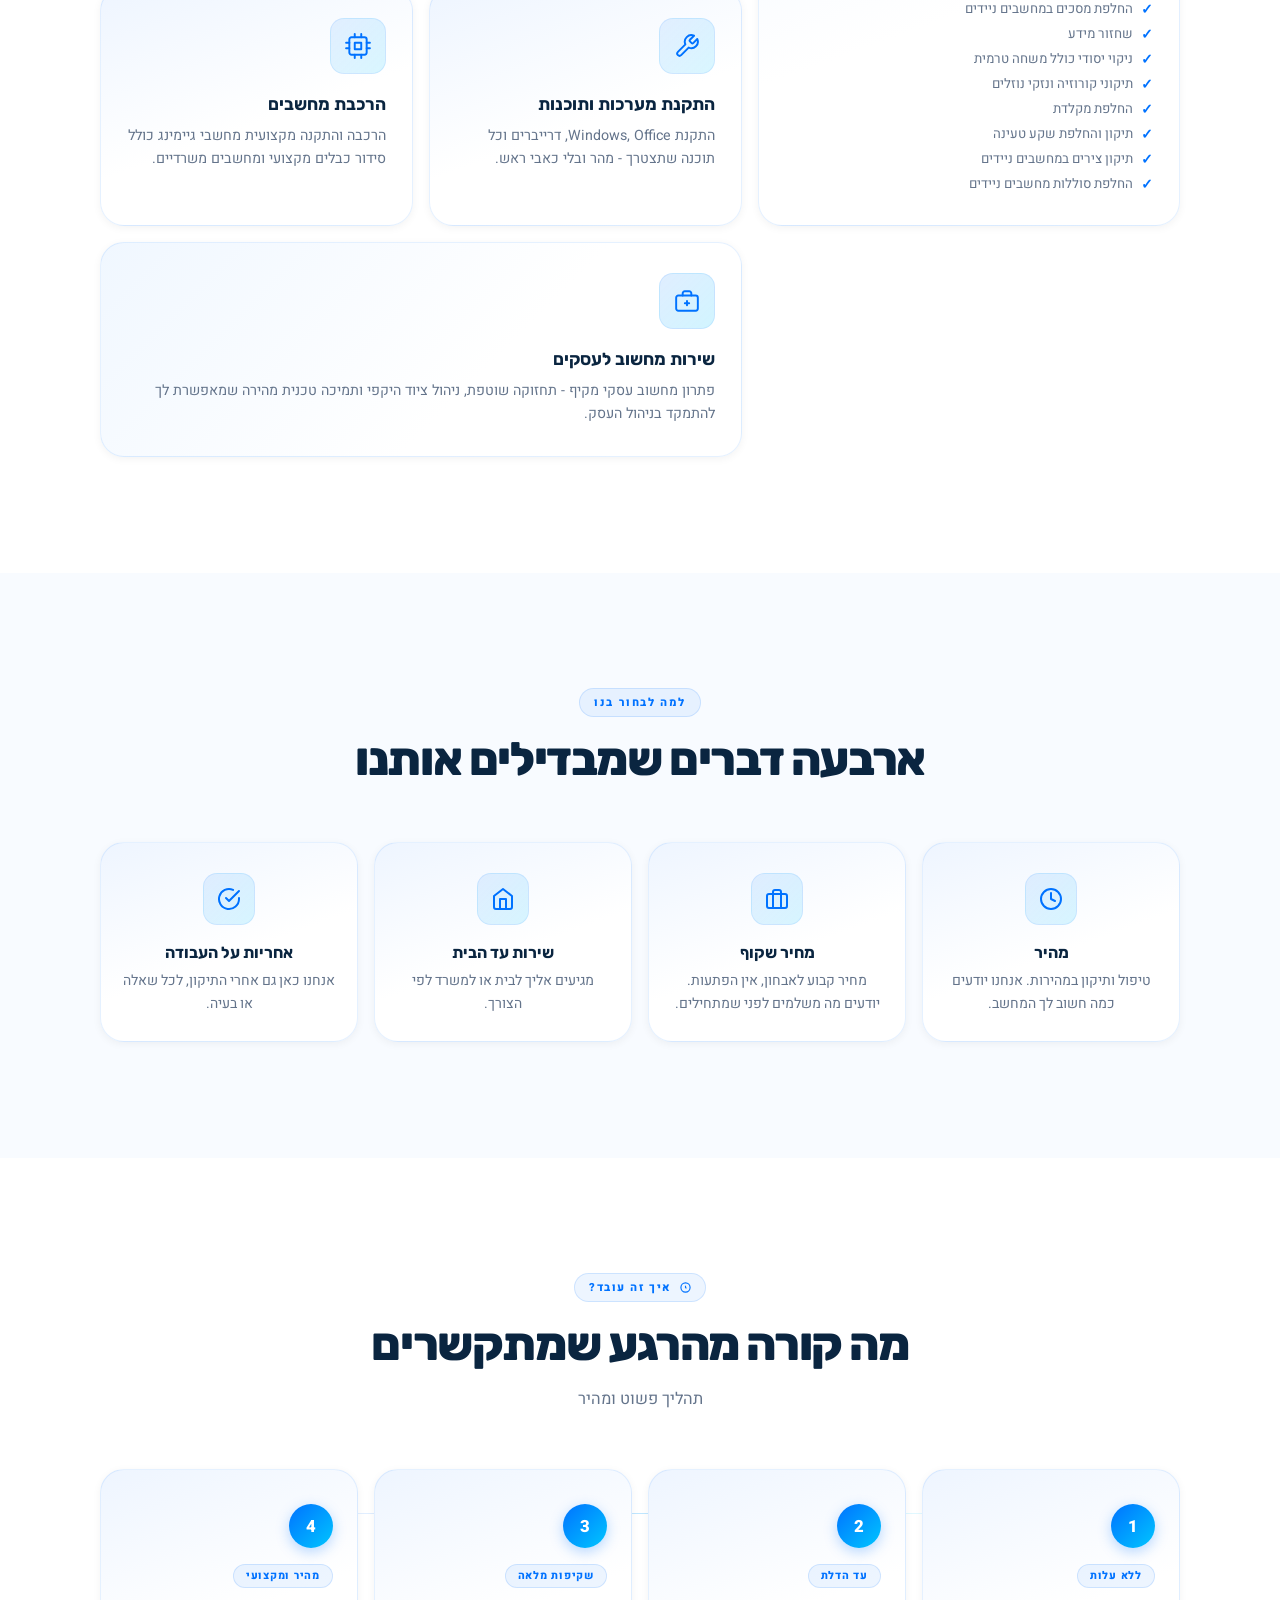
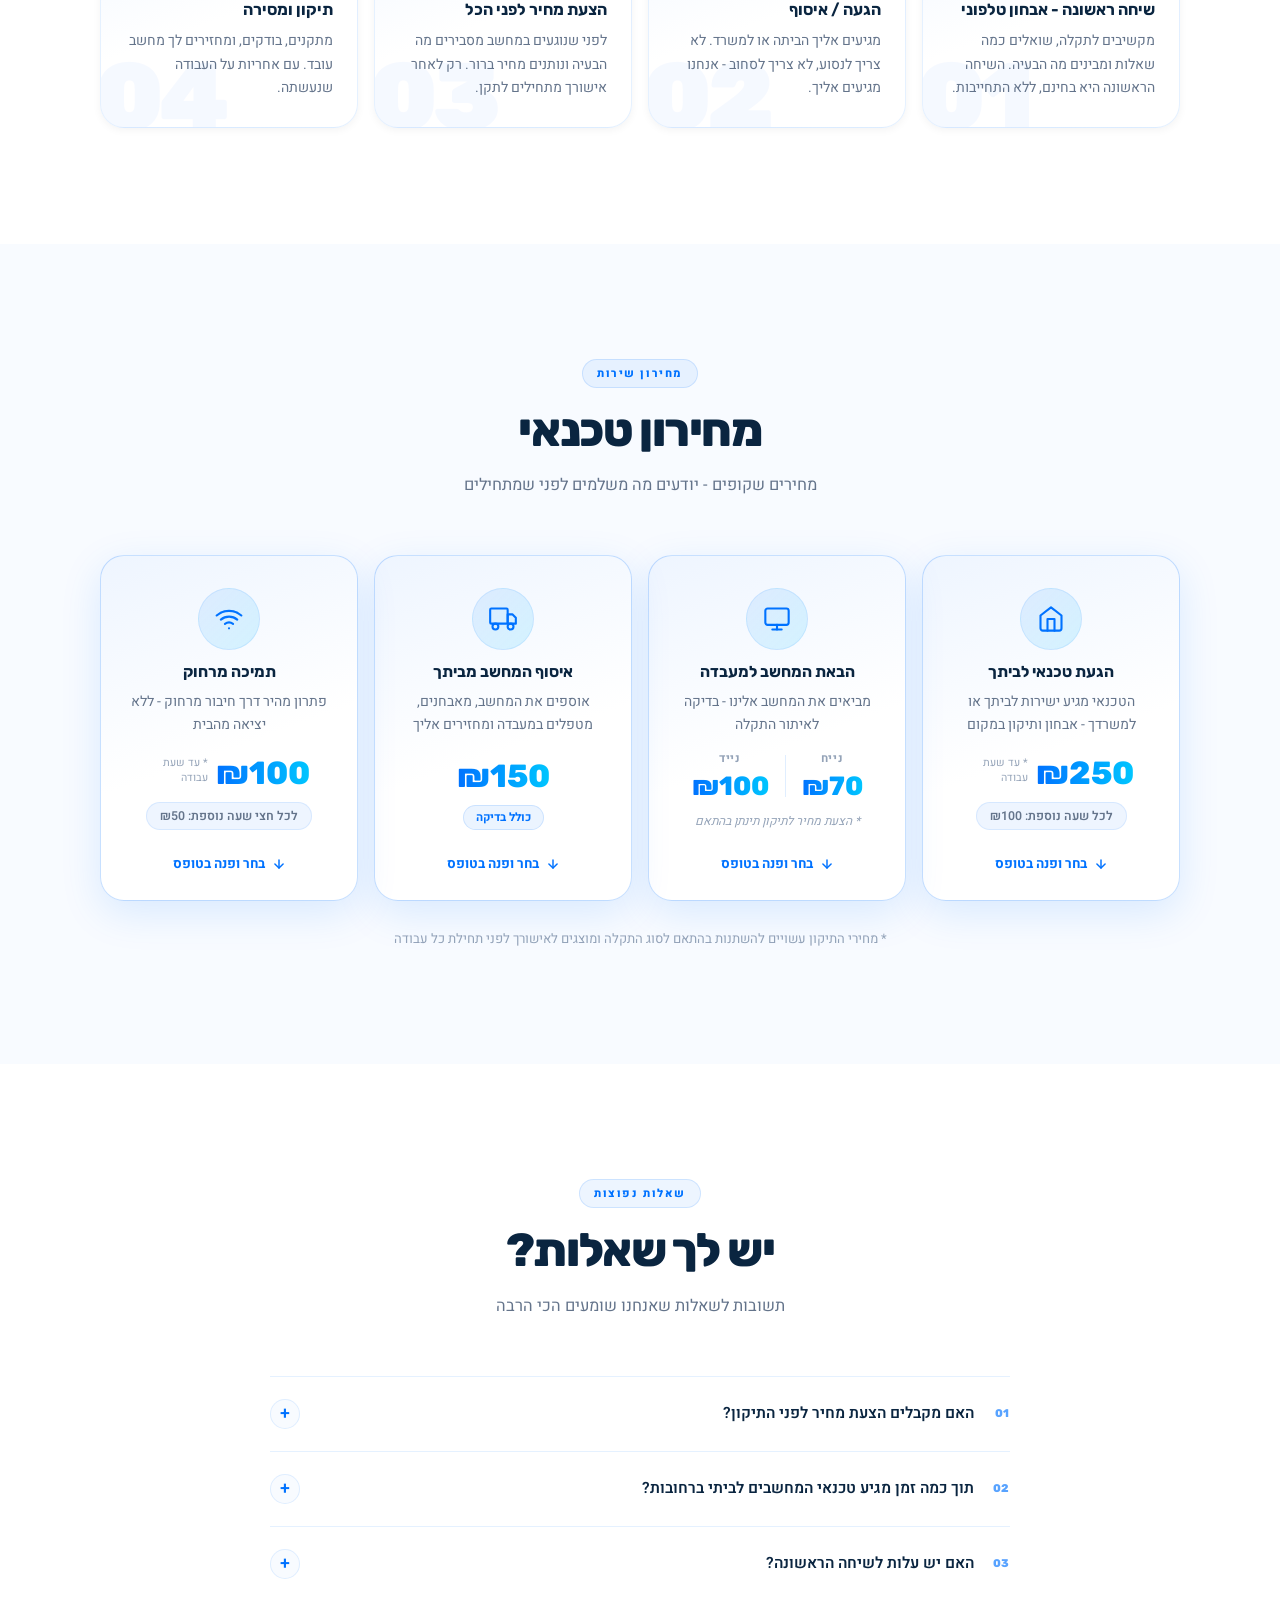
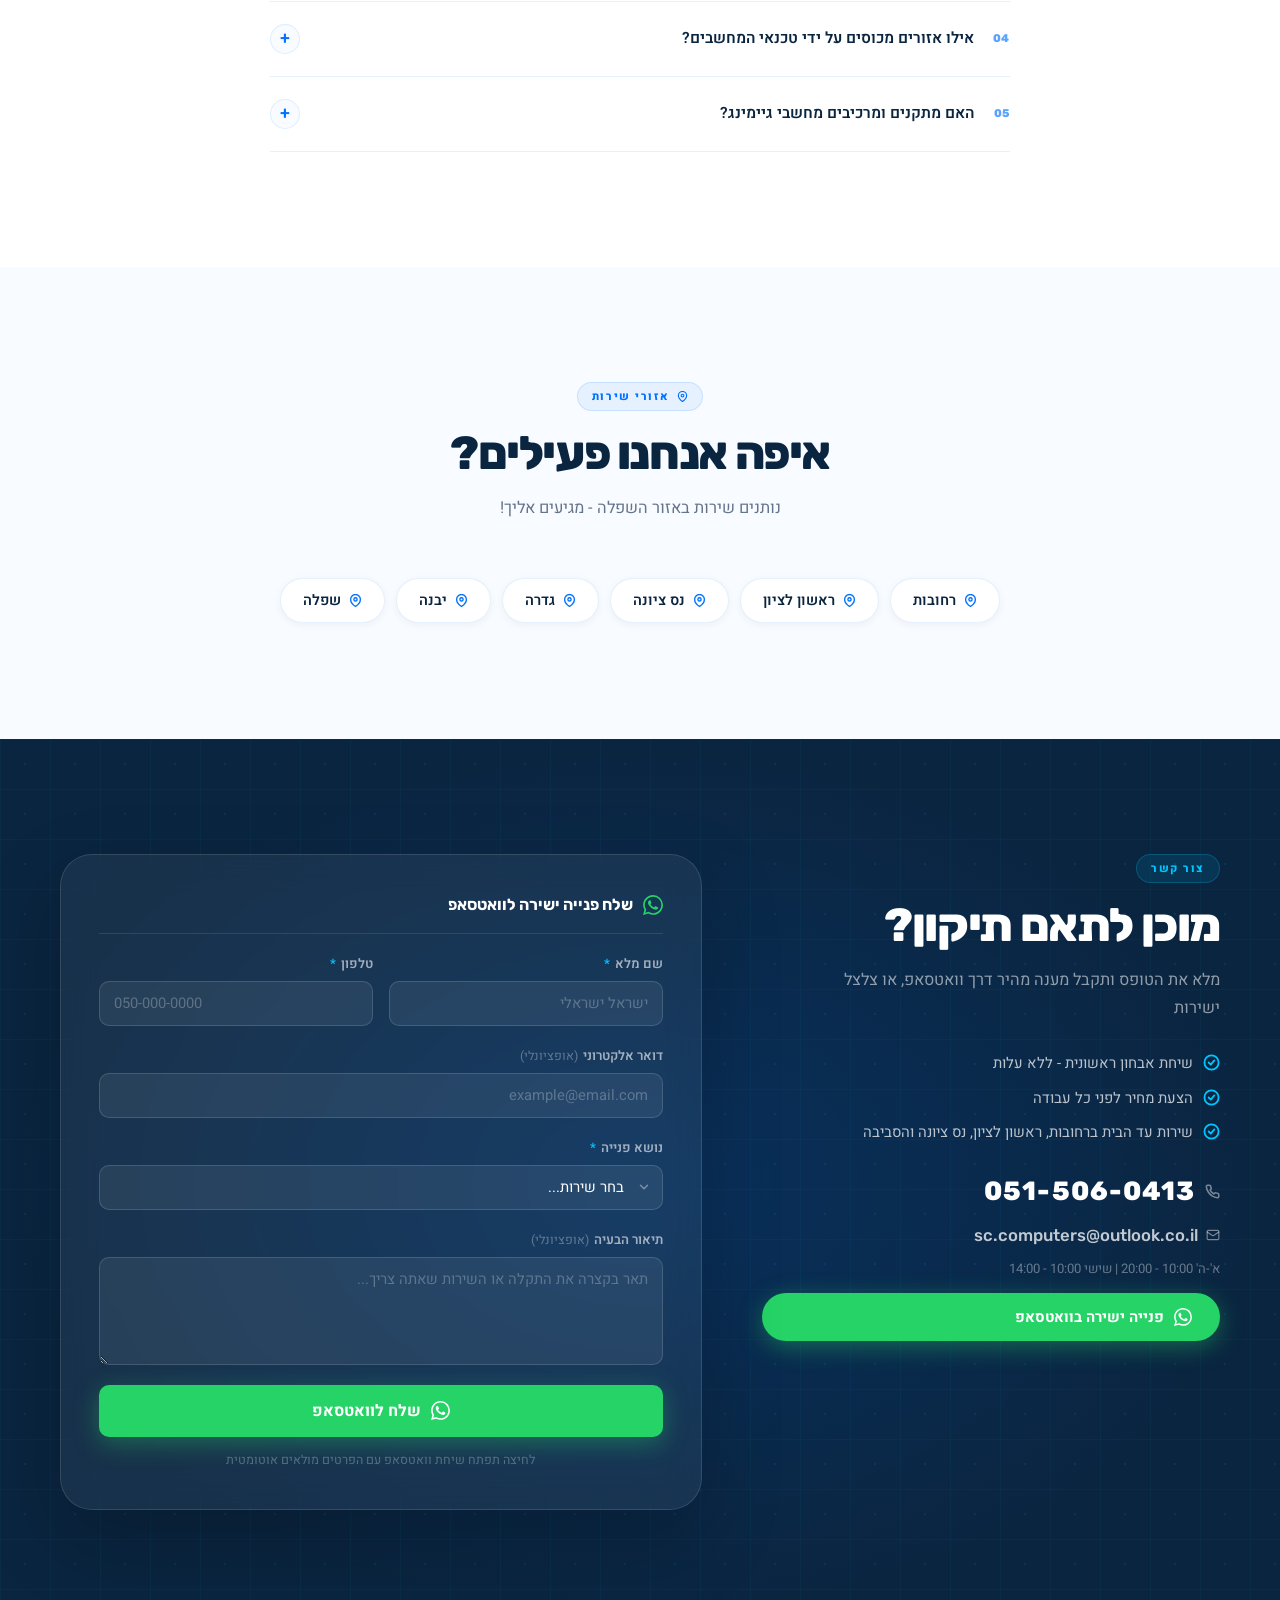
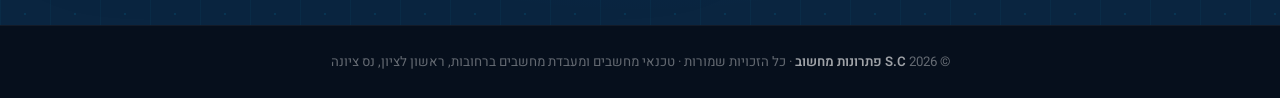
==== commit 75b0e6fc: "Update index.html" ====
--- a/index.html
+++ b/index.html
@@ -238,7 +238,7 @@
     <div class="hero-text-boxes" data-reveal="up" style="--d:.12s">
       <div class="hero-text-box">
         <p class="hero-lead">
-          S.C פתרונות מחשוב - ומעבדת מחשבים ברחובות. אבחון ותיקון מחשבים נייחים וניידים, שדרוג חומרה, הסרת וירוסים, שחזור נתונים, הרכבה והתקנת מערכות ומחשבי גיימינג.
+          S.C פתרונות מחשוב - מעבדת מחשבים ברחובות. אבחון ותיקון מחשבים נייחים וניידים, שדרוג חומרה, הסרת וירוסים, שחזור נתונים, הרכבה והתקנת מערכות ומחשבי גיימינג.
         </p>
       </div>
 
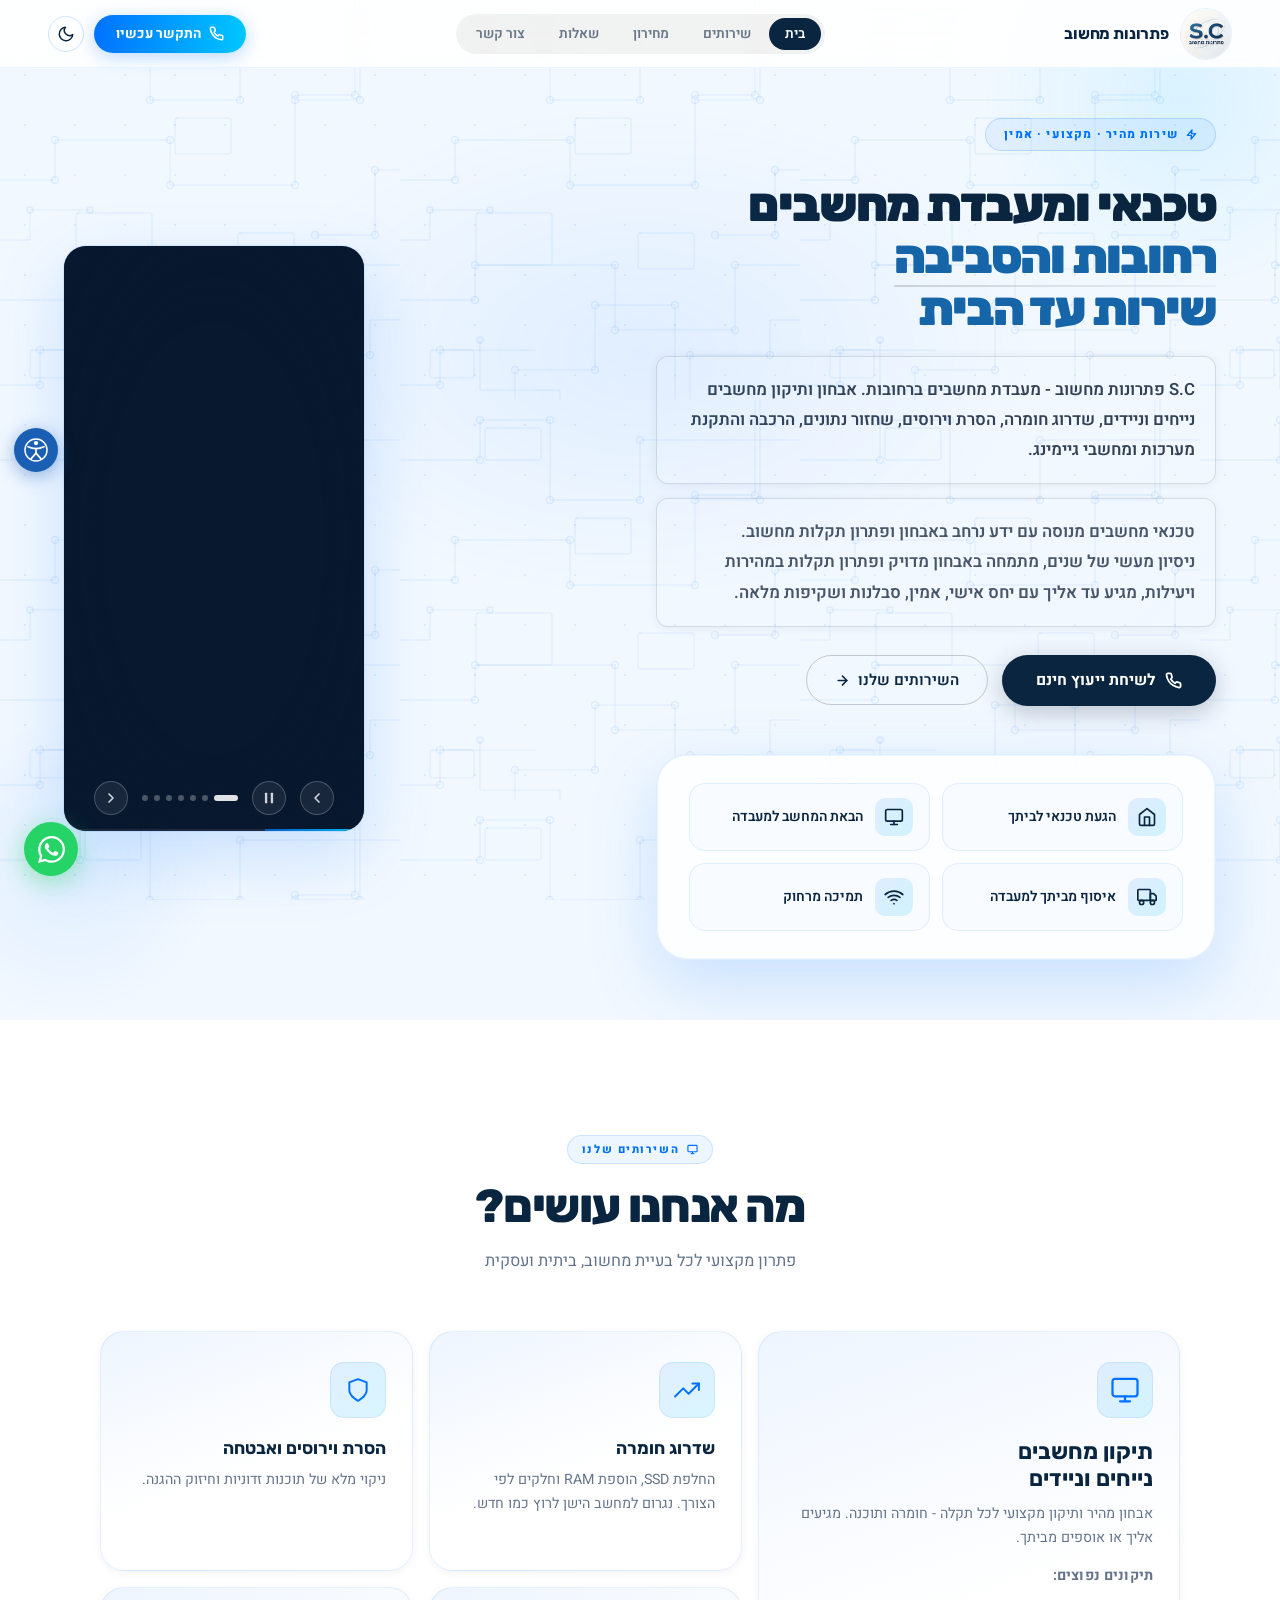
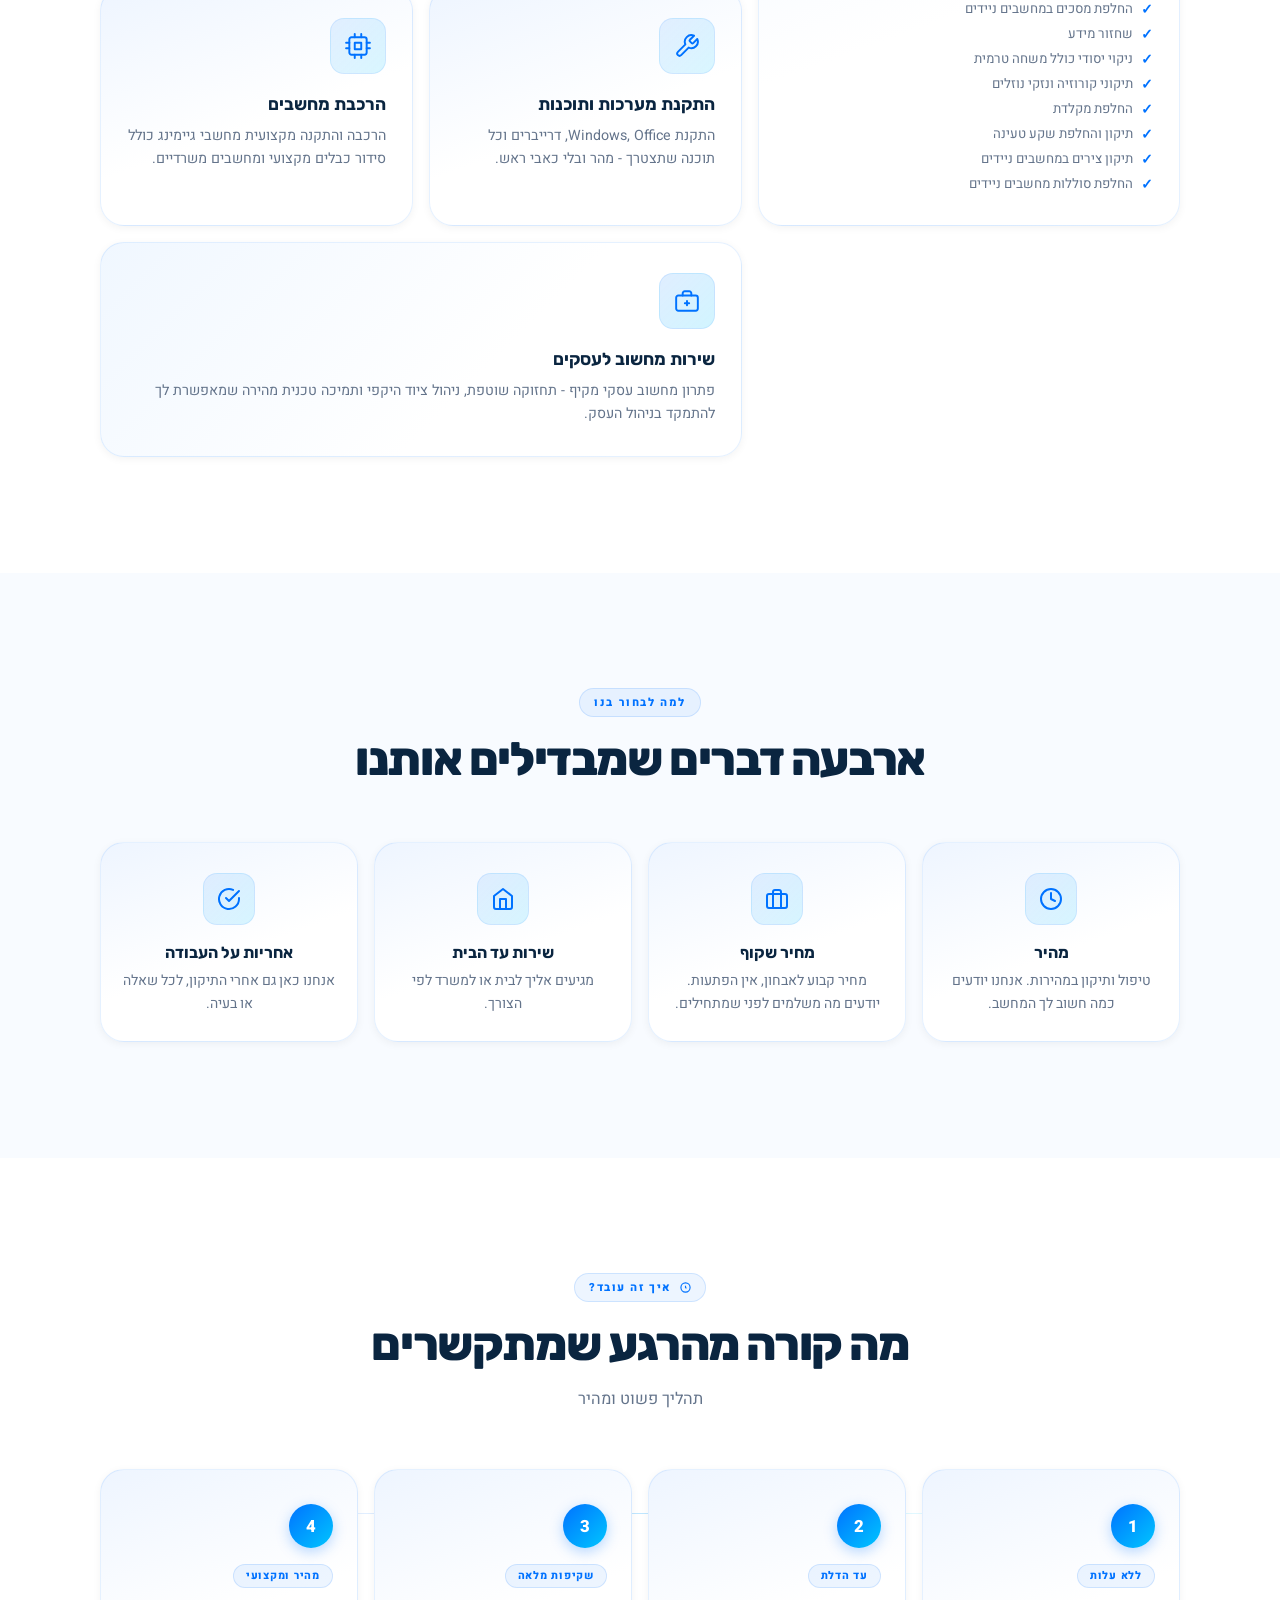
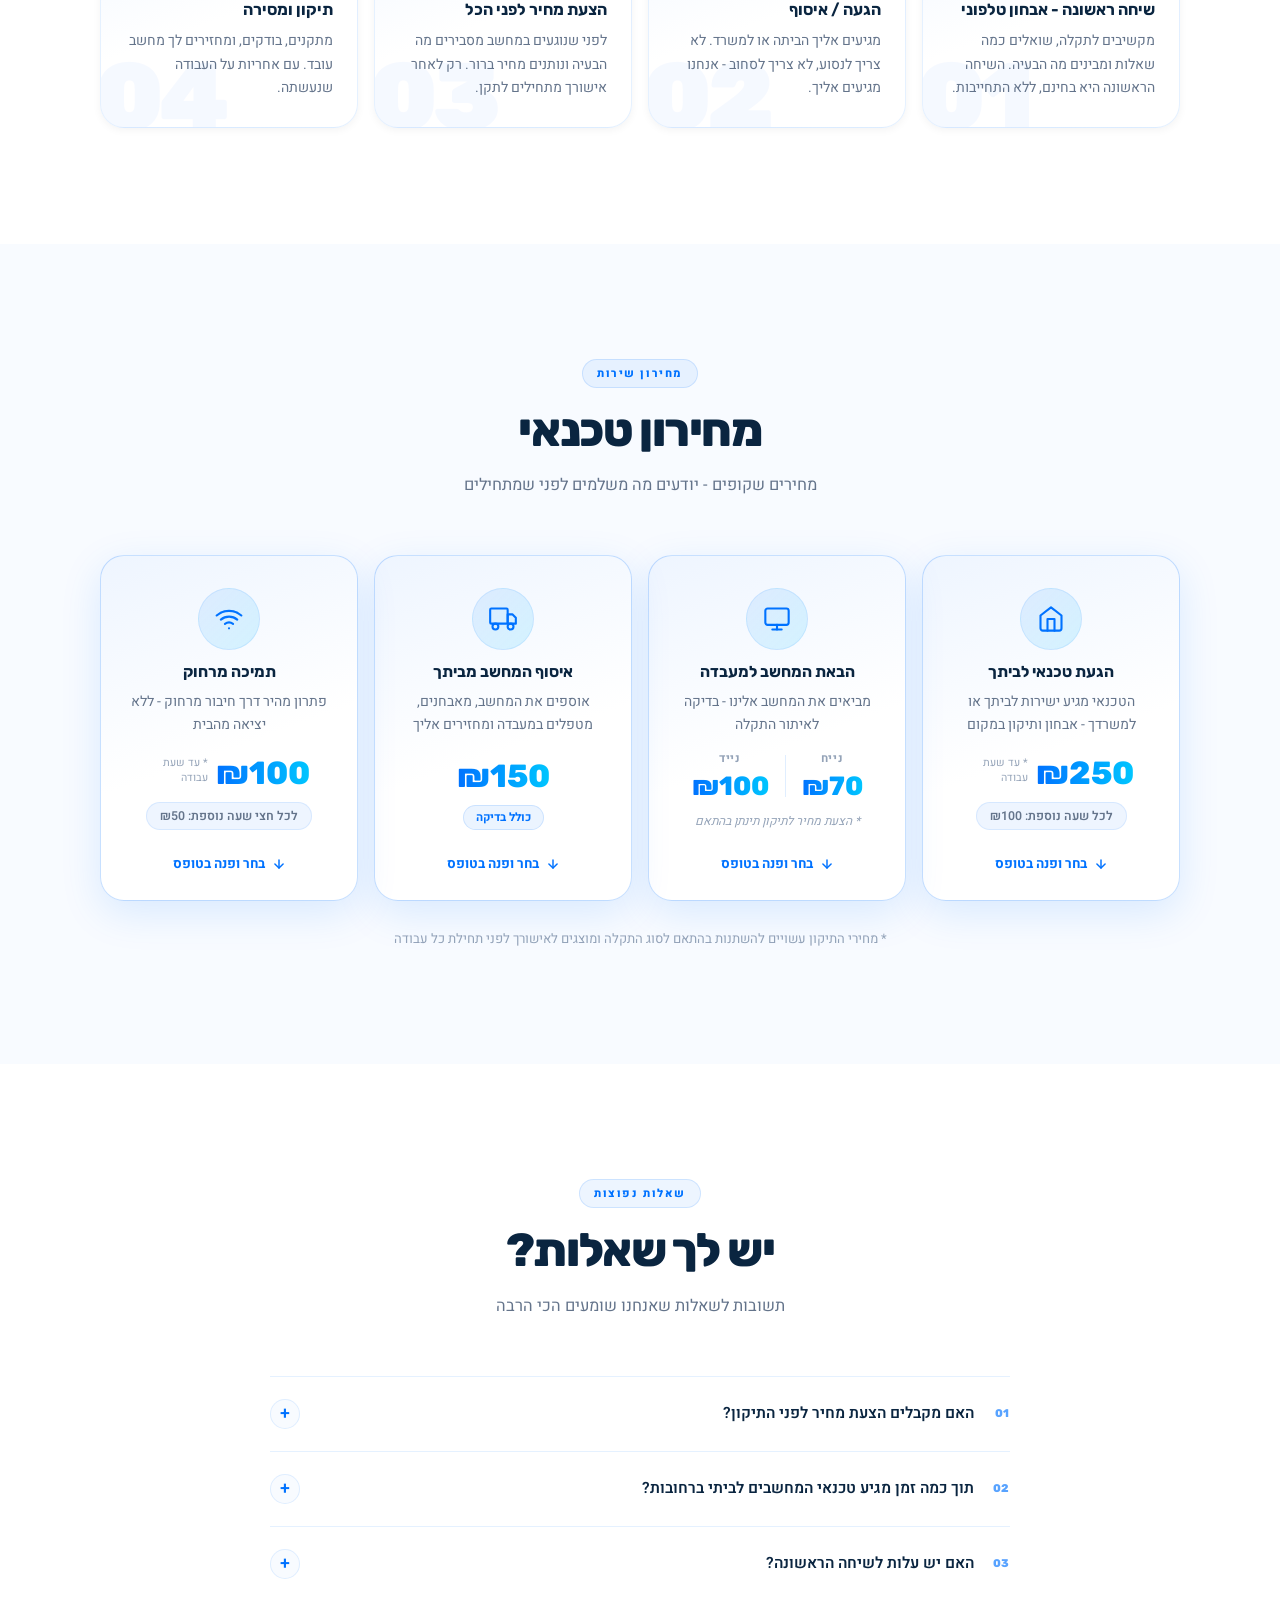
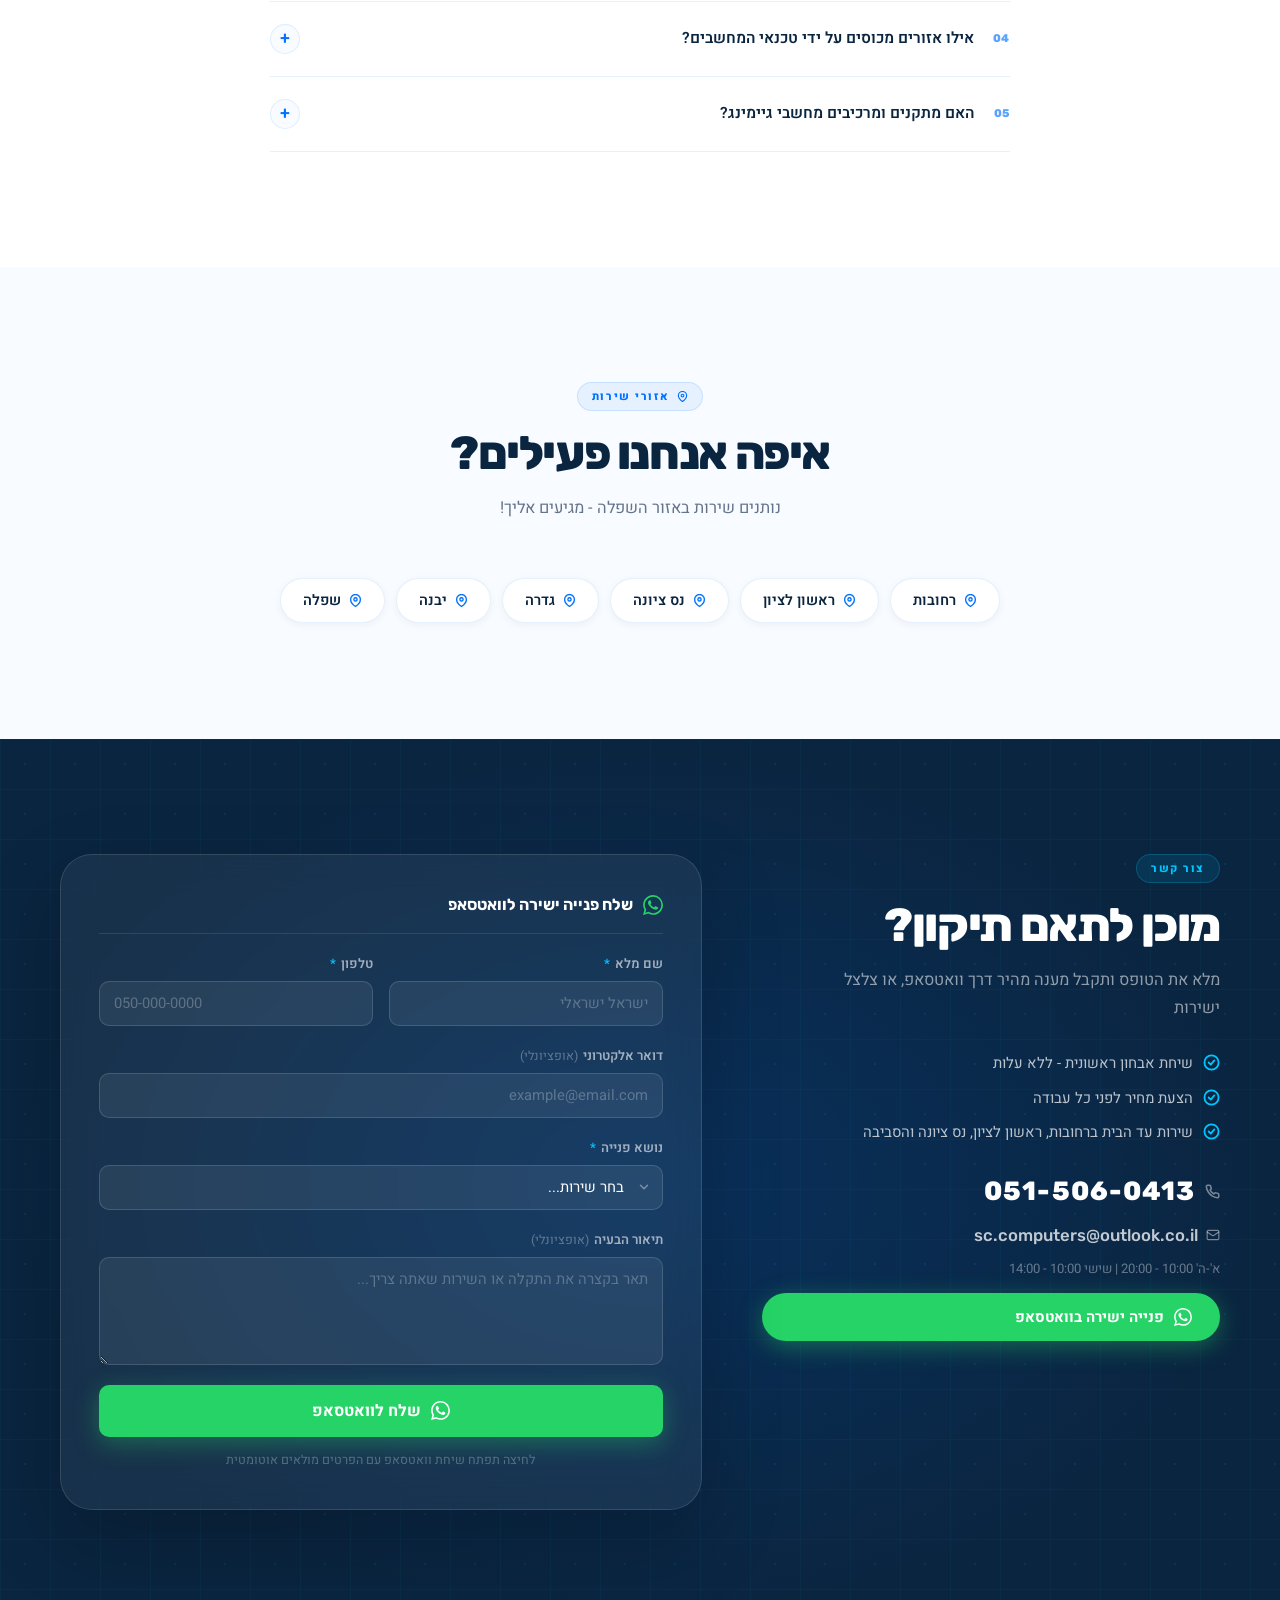
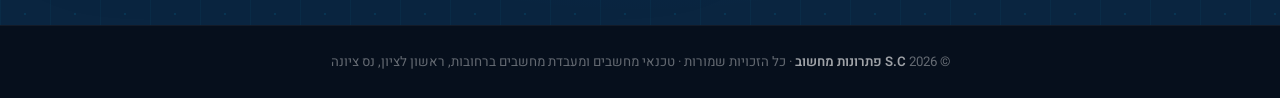
==== commit e193a5ee: "Merge pull request #1 from sccomputers12/vercel/install-vercel-web-analytics-krajl1 Install Vercel W" ====
--- a/index.html
+++ b/index.html
@@ -33,6 +33,10 @@
   <link rel="preconnect" href="https://fonts.gstatic.com" crossorigin />
   <link href="https://fonts.googleapis.com/css2?family=Heebo:wght@300;400;500;600;700;900&family=Rubik:wght@400;600;700;800;900&display=swap" rel="stylesheet" />
   <link rel="stylesheet" href="style.css" />
+  <script>
+    window.va = window.va || function () { (window.vaq = window.vaq || []).push(arguments); };
+  </script>
+  <script defer src="/_vercel/insights/script.js"></script>
   <script type="application/ld+json">
   {
     "@context": "https://schema.org",
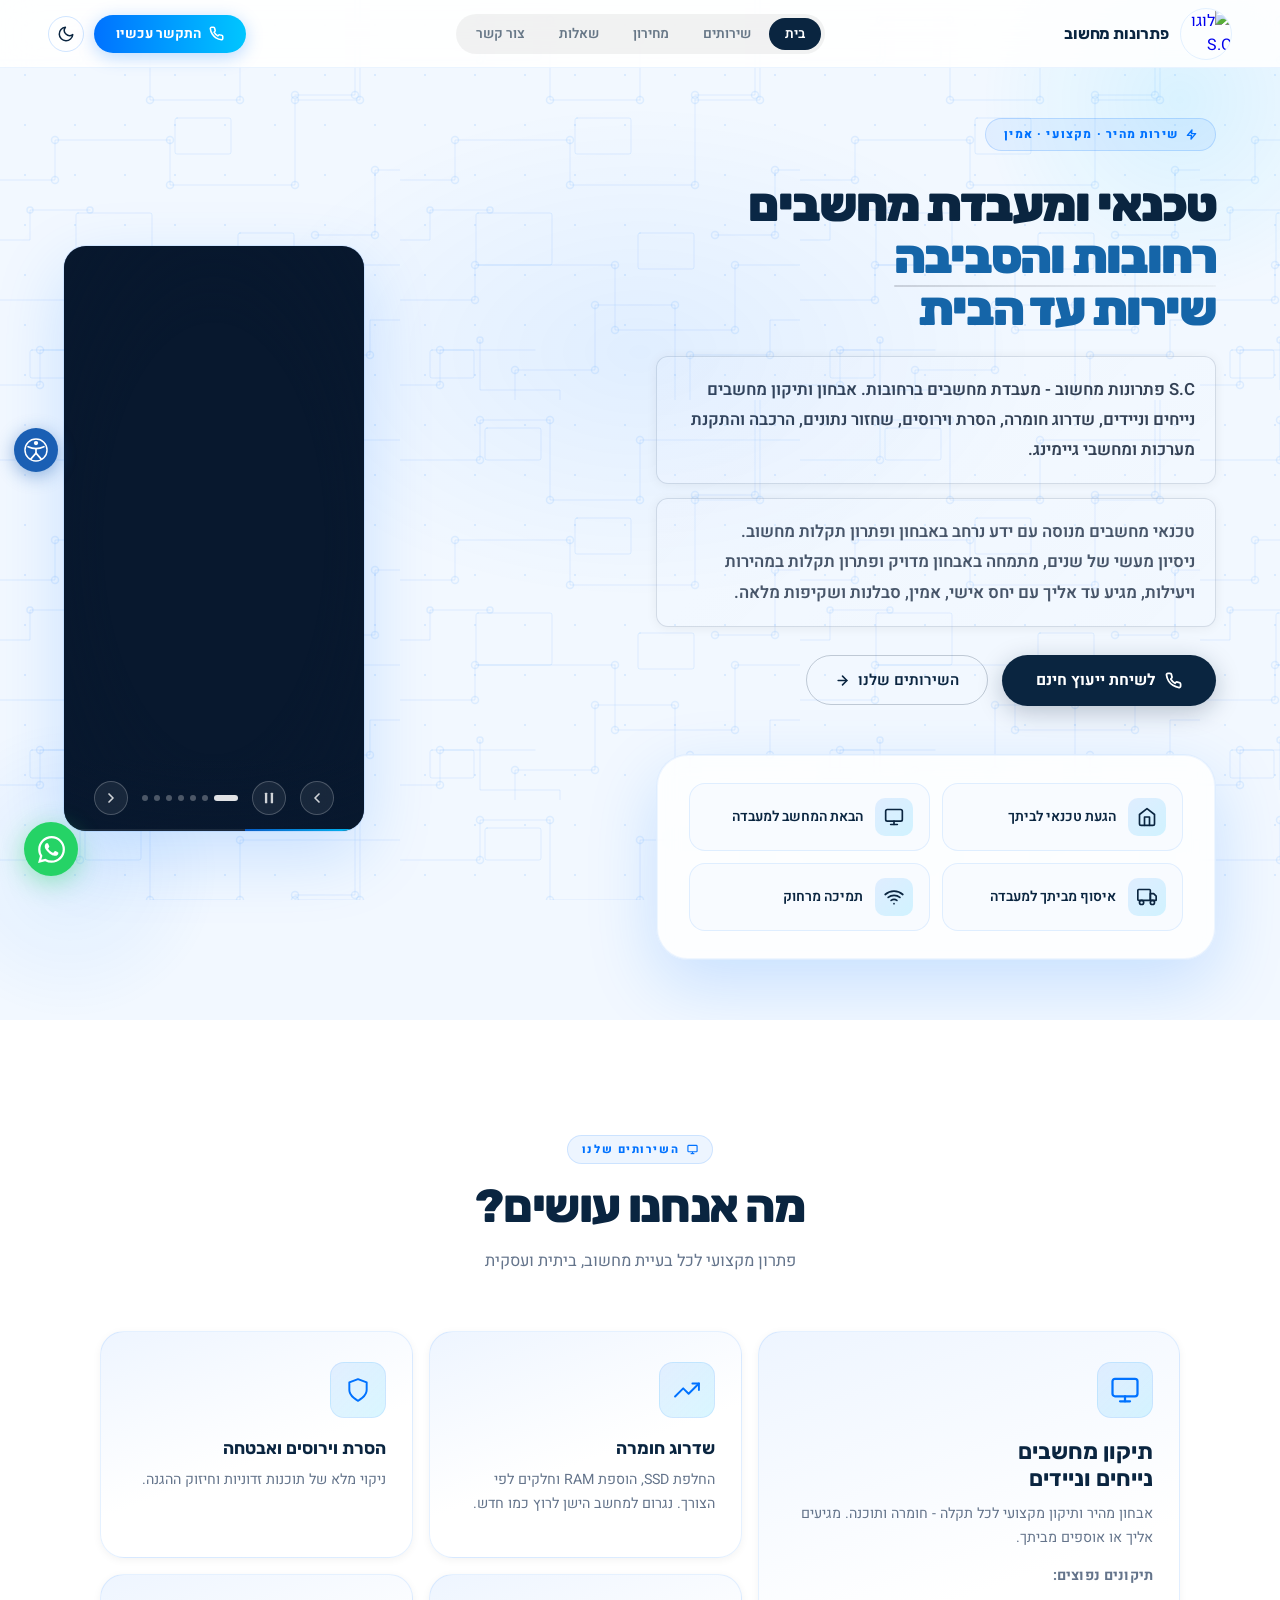
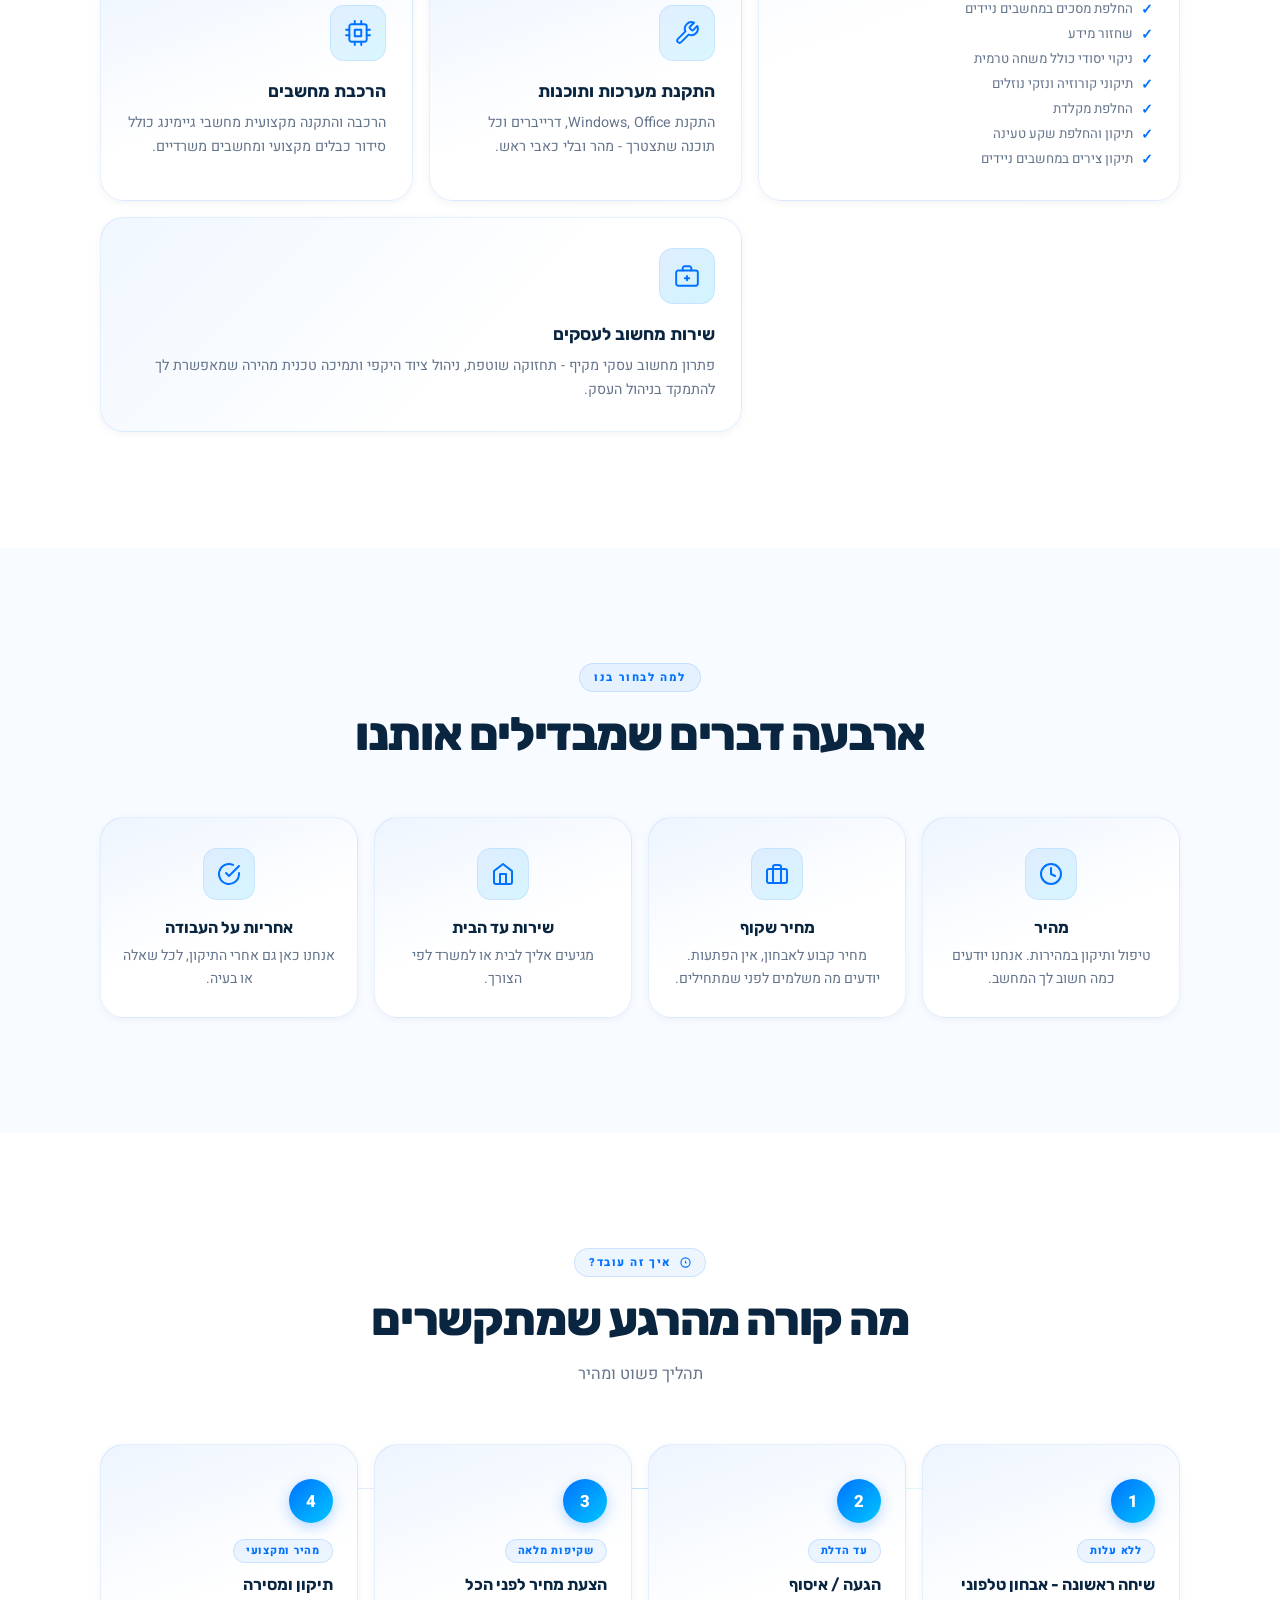
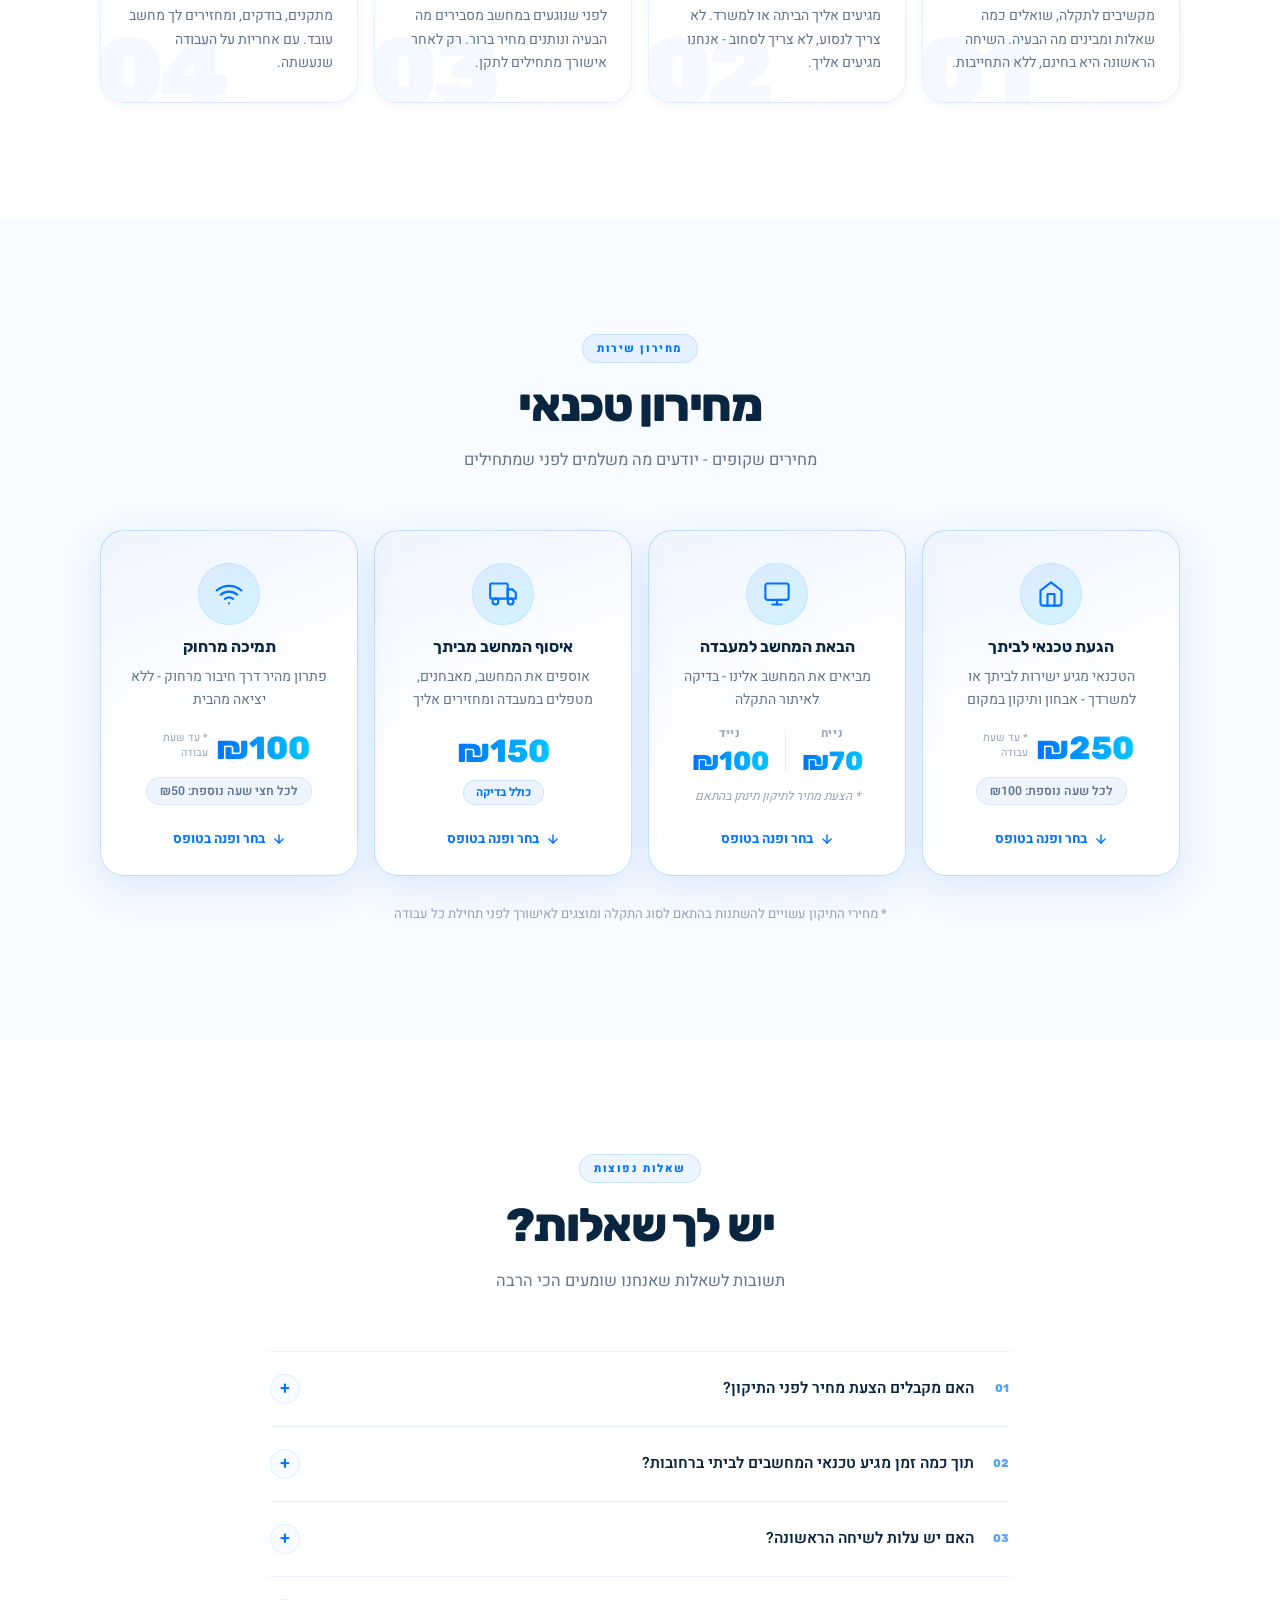
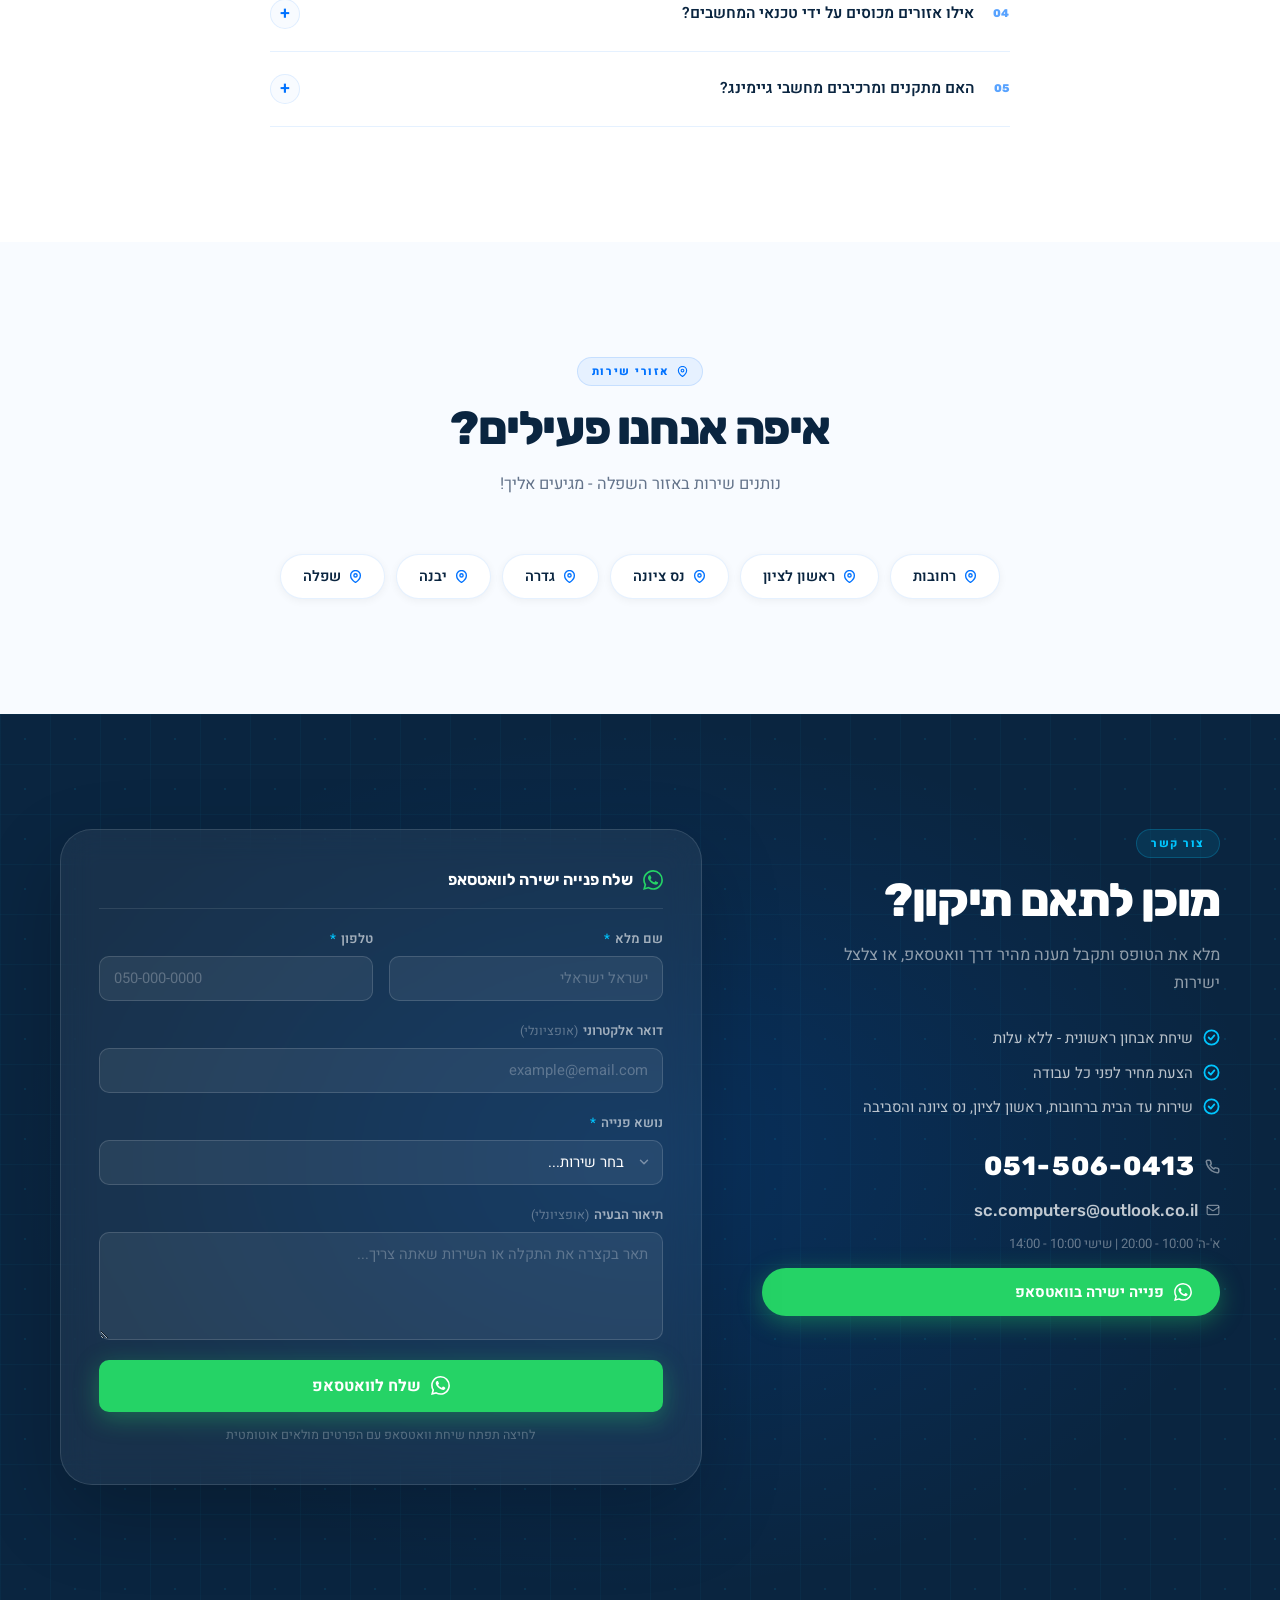
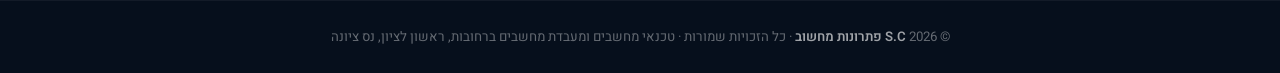
==== commit 5ad13abb: "Update index.html" ====
--- a/index.html
+++ b/index.html
@@ -10,7 +10,7 @@
   <meta property="og:description" content="טכנאי מחשבים ומעבדת מחשבים באזור השפלה – רחובות, נס ציונה, גדרה, מזכרת בתיה, ראשון לציון ויבנה. שירות עד הבית! 051-506-0413" />
   <meta property="og:type" content="website" />
   <meta property="og:url" content="https://sc-computers.co.il/" />
-  <meta property="og:image" content="https://sc-computers.co.il/logo.png" />
+  <meta property="og:image" content="https://sc-computers.co.il/favicon-512.png" />
   <meta property="og:locale" content="he_IL" />
   <meta property="og:site_name" content="S.C פתרונות מחשוב" />
   <meta property="og:image:width" content="512" />
@@ -19,7 +19,7 @@
   <meta name="twitter:card" content="summary_large_image" />
   <meta name="twitter:title" content="טכנאי מחשבים ומעבדת מחשבים ברחובות | S.C פתרונות מחשוב" />
   <meta name="twitter:description" content="טכנאי מחשבים ומעבדת מחשבים באזור השפלה – רחובות, נס ציונה, גדרה, מזכרת בתיה, ראשון לציון. שירות עד הבית!" />
-  <meta name="twitter:image" content="https://sc-computers.co.il/logo.png" />
+  <meta name="twitter:image" content="https://sc-computers.co.il/favicon-512.png" />
   <meta name="robots" content="index, follow" />
   <meta name="geo.region" content="IL-M" />
   <meta name="geo.placename" content="רחובות" />
@@ -28,15 +28,15 @@
   <link rel="canonical" href="https://sc-computers.co.il/" />
   <link rel="alternate" hreflang="he" href="https://sc-computers.co.il/" />
   <link rel="sitemap" type="application/xml" title="Sitemap" href="/sitemap.xml" />
-  <link rel="icon" type="image/png" href="logo.png" />
+  <link rel="icon" type="image/png" sizes="512x512" href="favicon-512.png" />
+  <link rel="icon" type="image/png" sizes="192x192" href="favicon-192.png" />
+  <link rel="icon" type="image/png" sizes="32x32" href="favicon-32.png" />
+  <link rel="icon" type="image/png" sizes="16x16" href="favicon-16.png" />
+  <link rel="apple-touch-icon" sizes="192x192" href="favicon-192.png" />
   <link rel="preconnect" href="https://fonts.googleapis.com" />
   <link rel="preconnect" href="https://fonts.gstatic.com" crossorigin />
   <link href="https://fonts.googleapis.com/css2?family=Heebo:wght@300;400;500;600;700;900&family=Rubik:wght@400;600;700;800;900&display=swap" rel="stylesheet" />
   <link rel="stylesheet" href="style.css" />
-  <script>
-    window.va = window.va || function () { (window.vaq = window.vaq || []).push(arguments); };
-  </script>
-  <script defer src="/_vercel/insights/script.js"></script>
   <script type="application/ld+json">
   {
     "@context": "https://schema.org",
@@ -405,7 +405,6 @@
             <li>החלפת מקלדת</li>
             <li>תיקון והחלפת שקע טעינה</li>
             <li>תיקון צירים במחשבים ניידים</li>
-            <li>החלפת סוללות מחשבים ניידים</li>
           </ul>
         </div>
       </article>
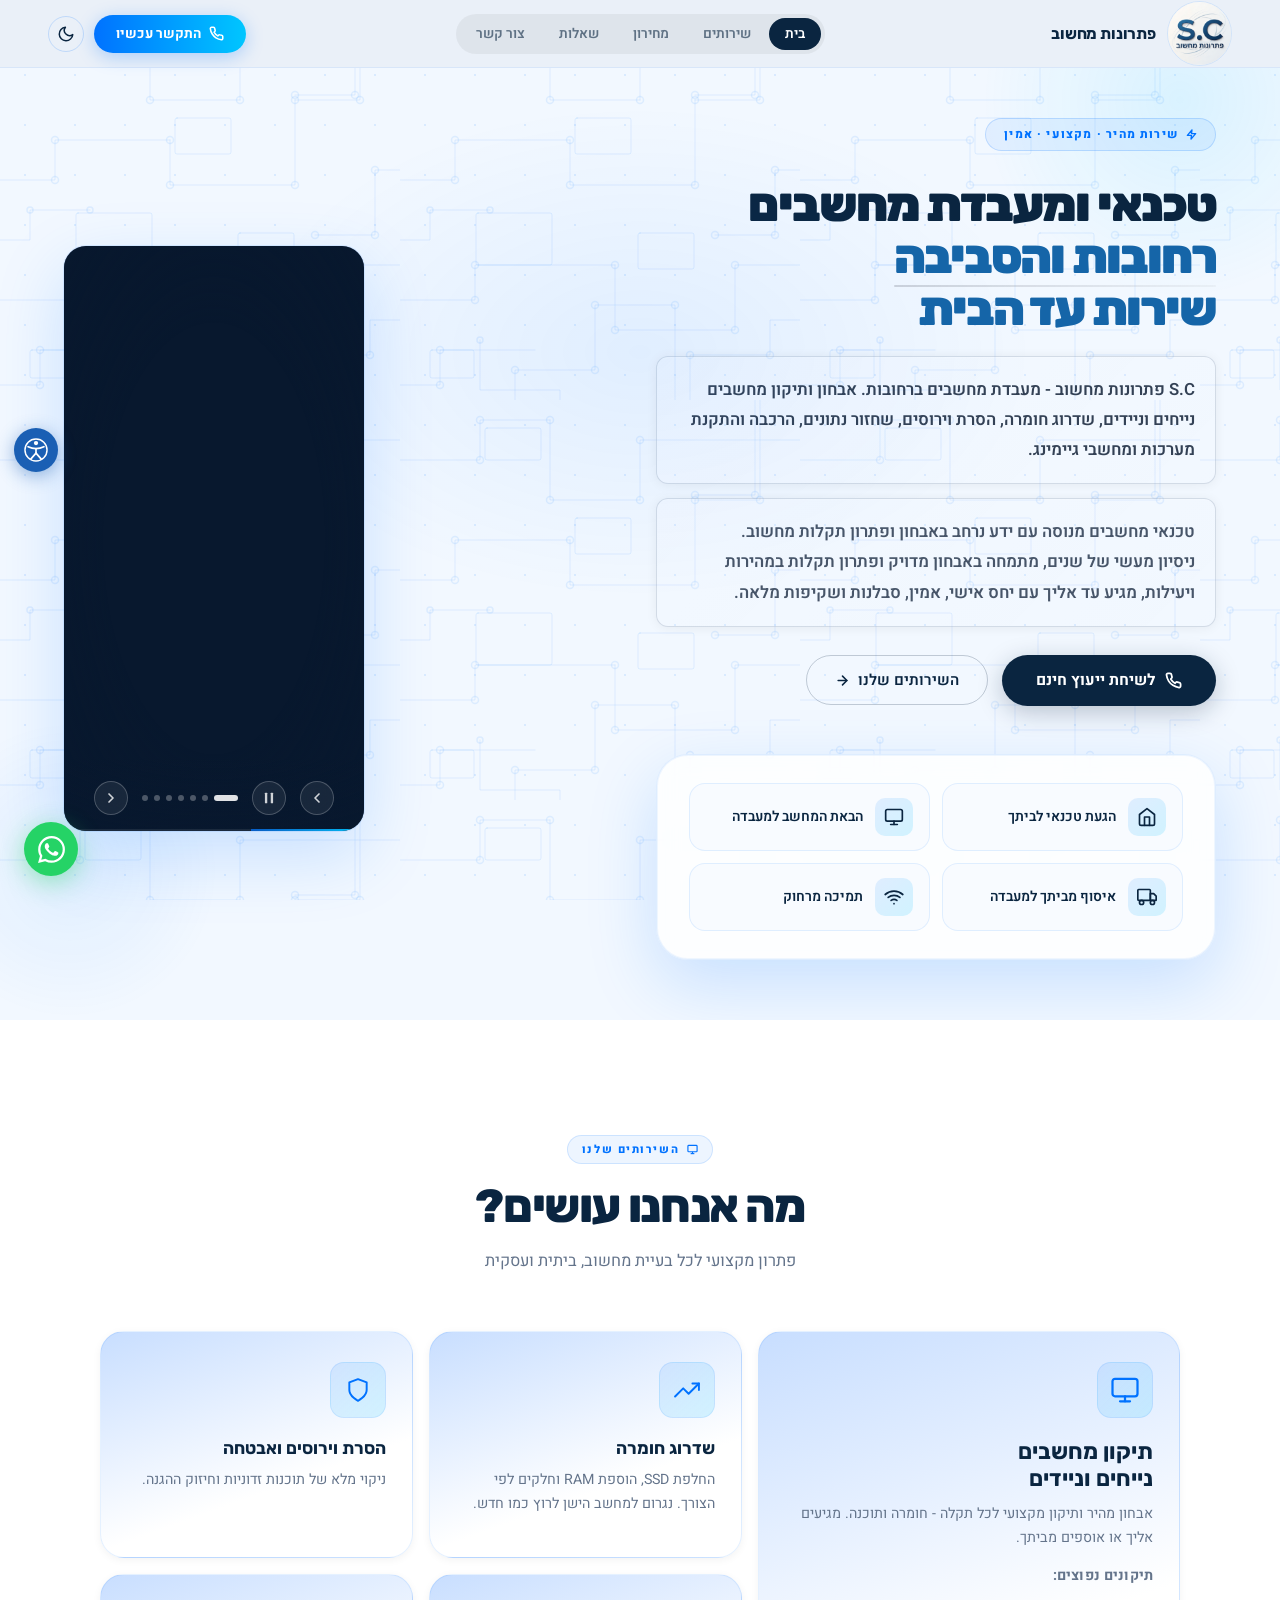
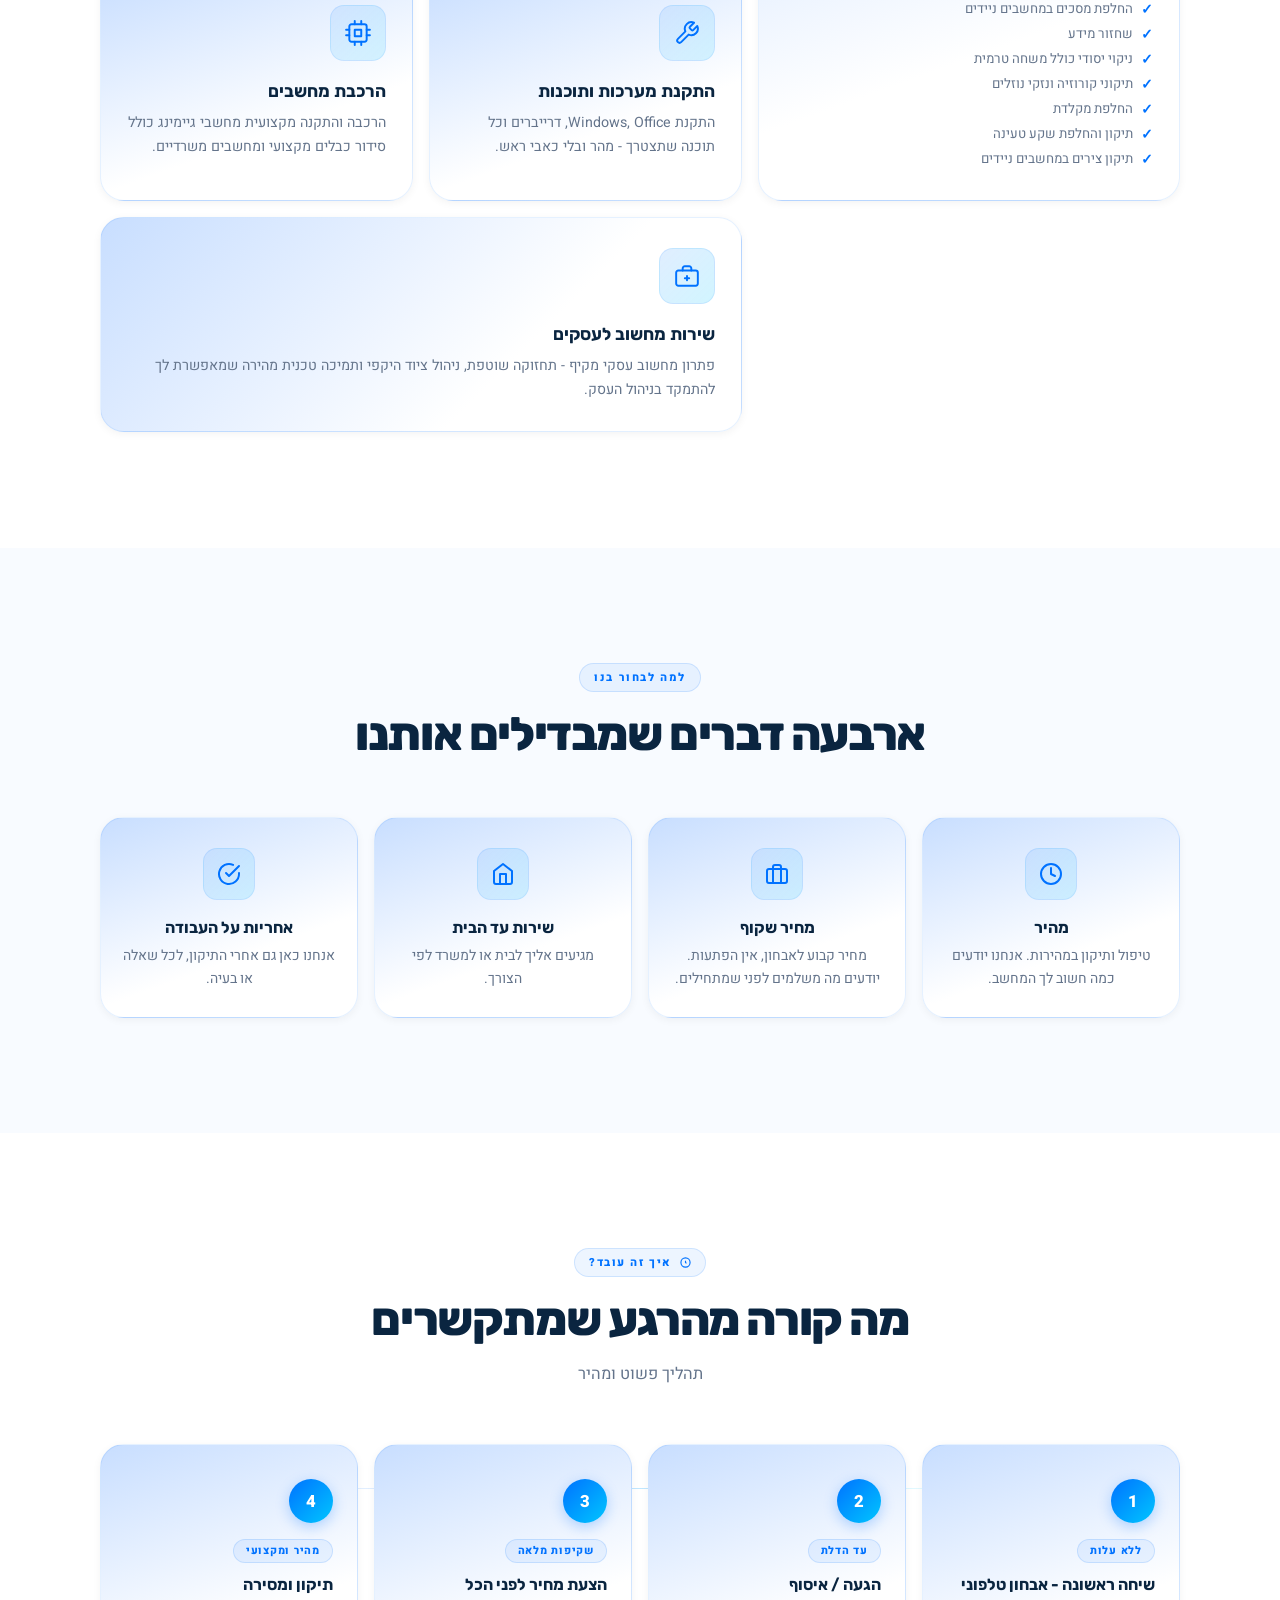
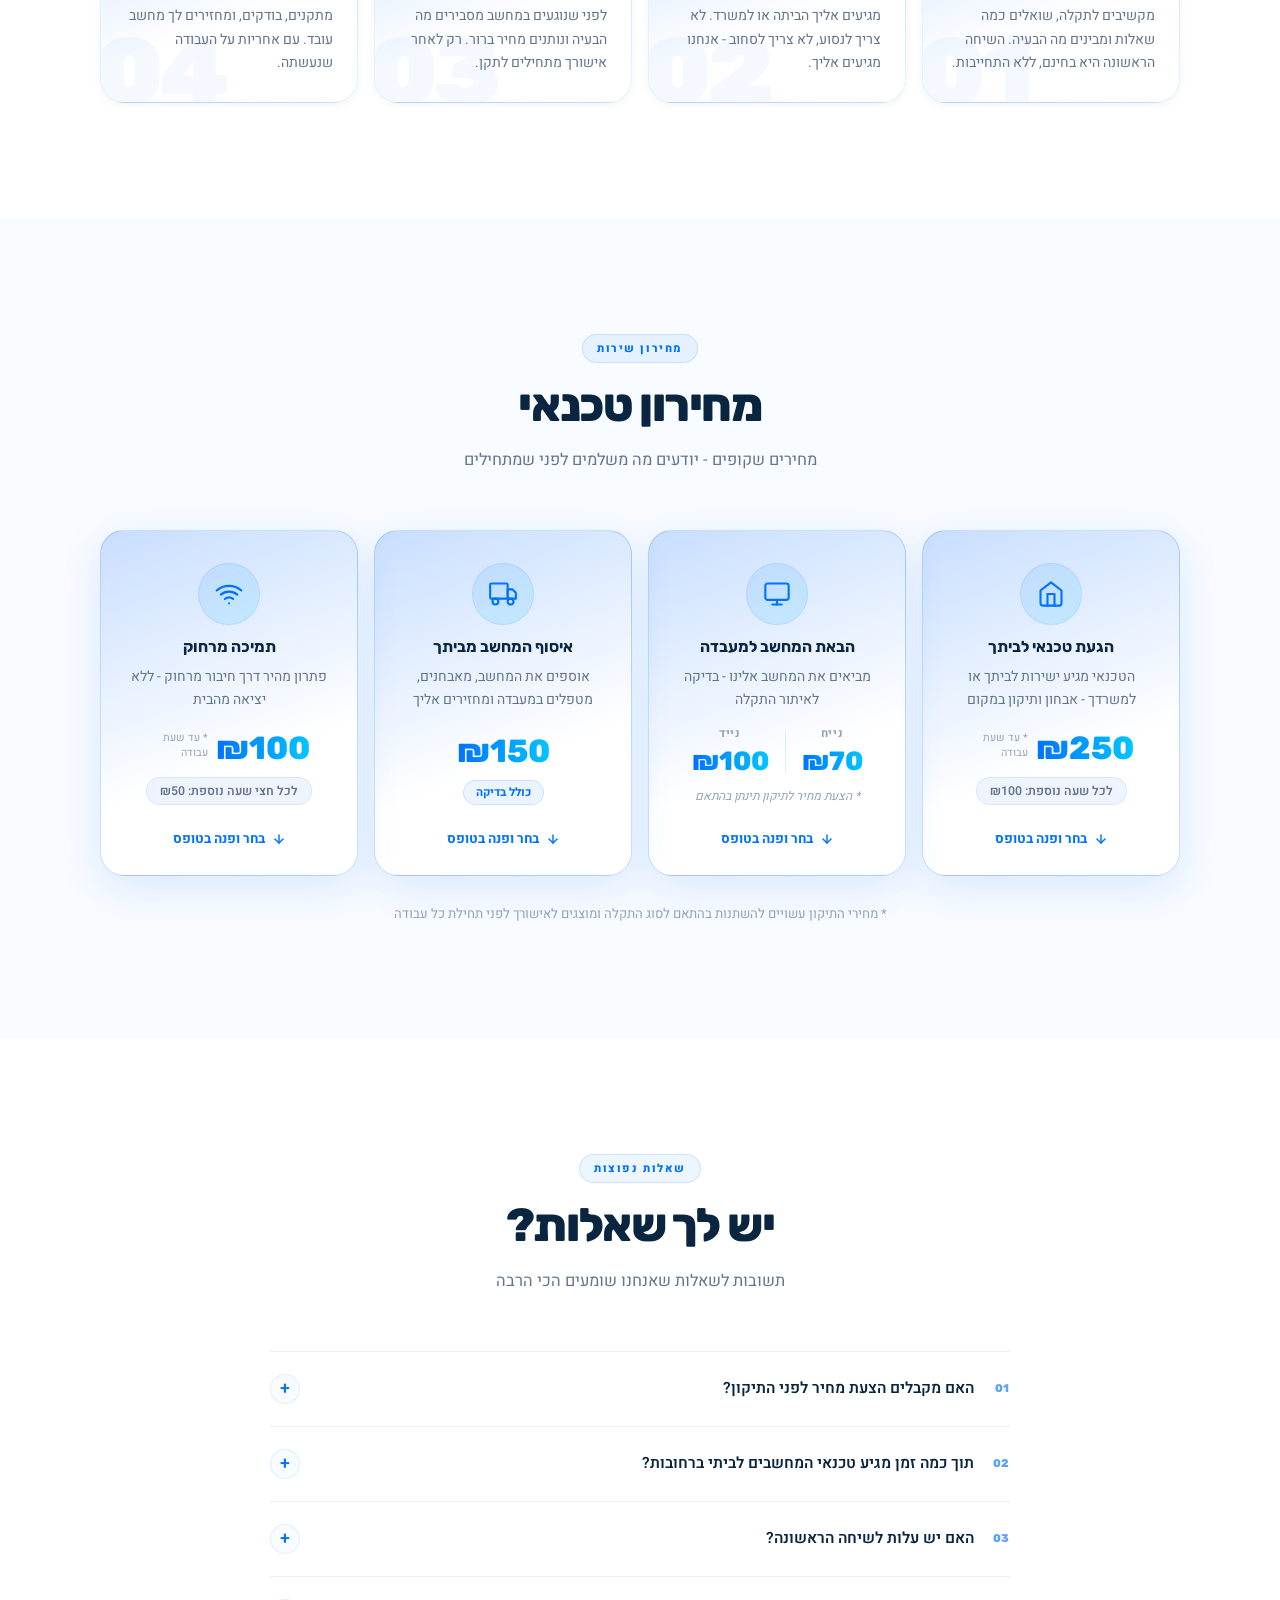
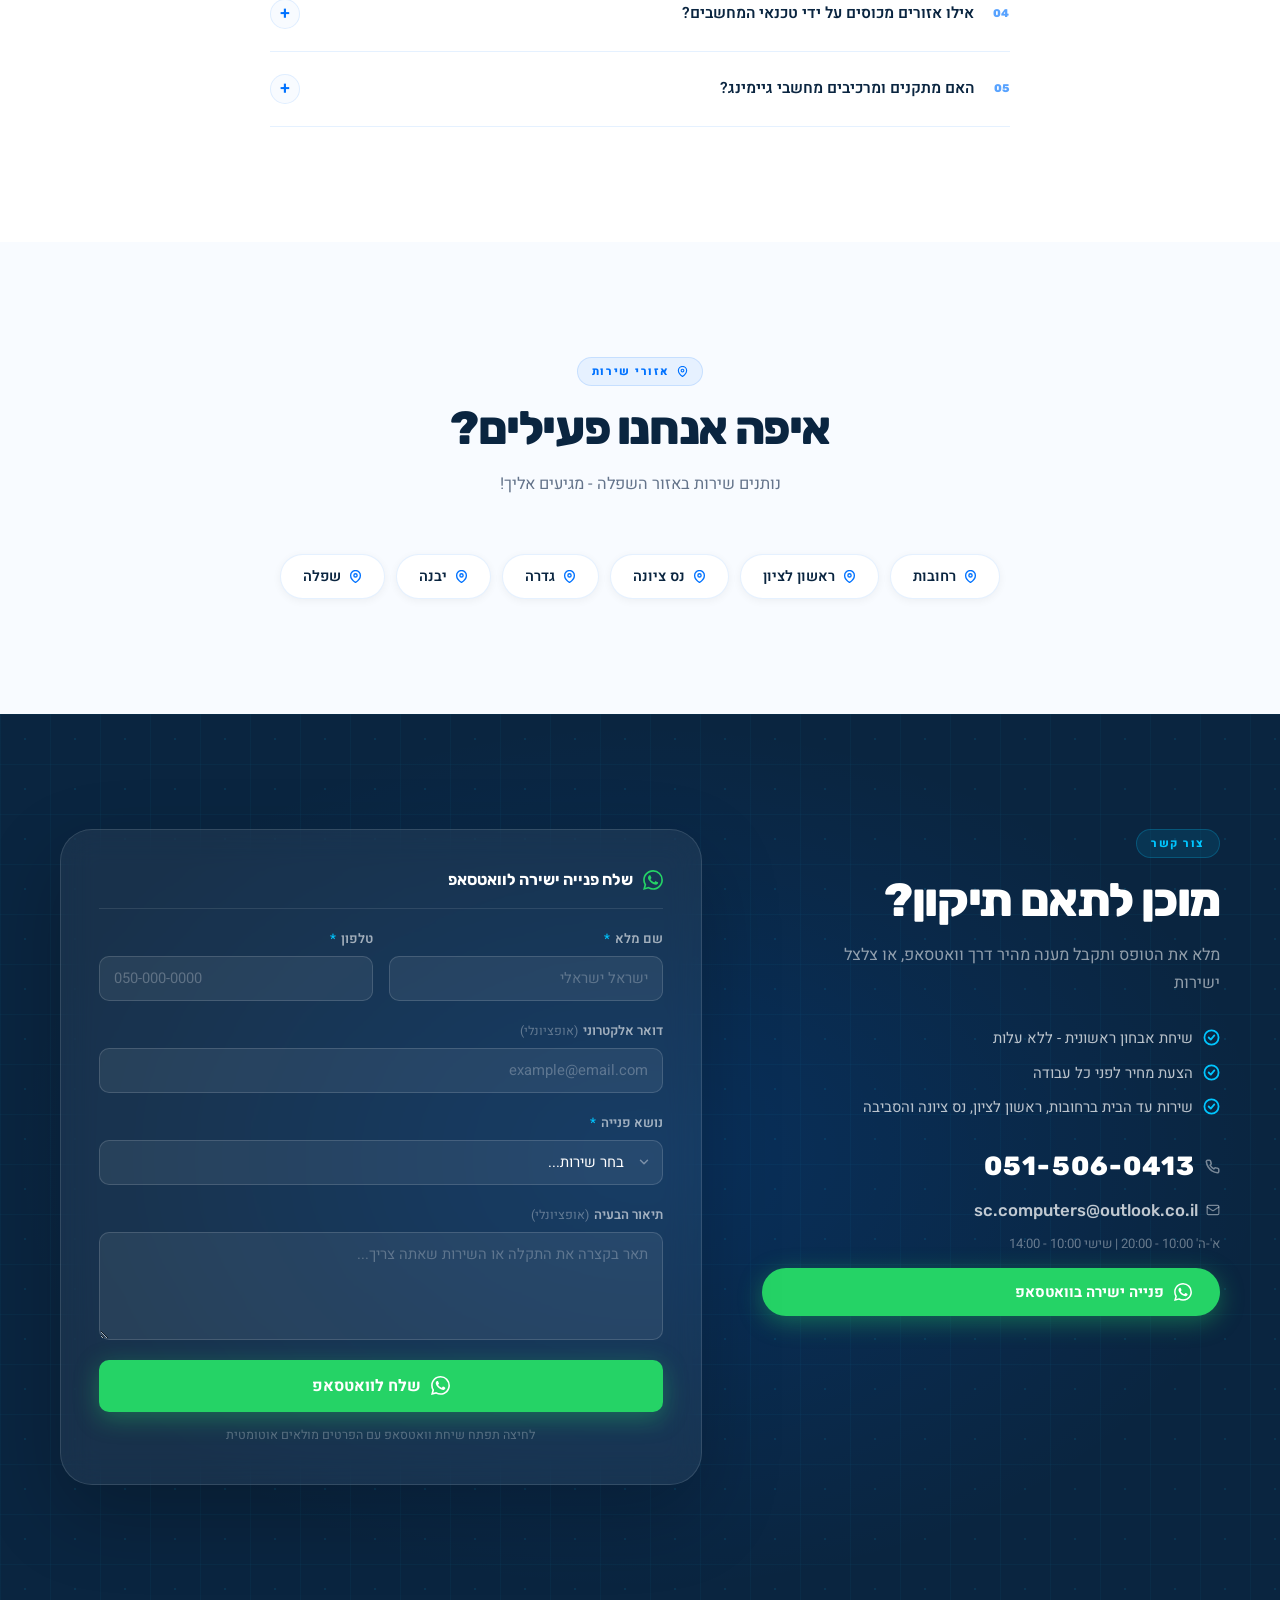
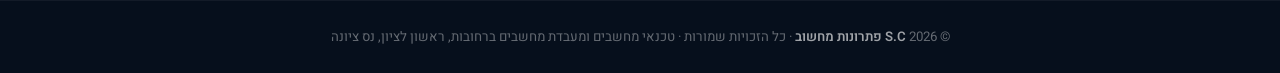
==== commit bb692433: "Update index.html" ====
--- a/index.html
+++ b/index.html
@@ -3,6 +3,9 @@
 <head>
   <meta charset="UTF-8" />
   <meta name="viewport" content="width=device-width, initial-scale=1.0" />
+  <meta name="theme-color" content="#0a2540" />
+  <meta name="mobile-web-app-capable" content="yes" />
+  <meta name="apple-mobile-web-app-status-bar-style" content="default" />
   <title>טכנאי מחשבים ומעבדת מחשבים ברחובות | S.C פתרונות מחשוב</title>
   <meta name="description" content="טכנאי ומעבדת מחשבים באזור השפלה – רחובות, נס ציונה, גדרה, מזכרת בתיה, ראשון לציון ויבנה. תיקון מחשבים, שדרוג חומרה, הסרת וירוסים. שירות עד הבית! 051-506-0413" />
   <meta name="keywords" content="טכנאי מחשבים רחובות, מעבדת מחשבים רחובות, תיקון מחשבים רחובות, טכנאי מחשבים נס ציונה, מעבדת מחשבים נס ציונה, תיקון מחשבים נס ציונה, טכנאי מחשבים גדרה, מעבדת מחשבים גדרה, תיקון מחשבים גדרה, טכנאי מחשבים מזכרת בתיה, תיקון מחשבים מזכרת בתיה, טכנאי מחשבים ראשון לציון, מעבדת מחשבים ראשון לציון, טכנאי מחשבים יבנה, תיקון מחשבים יבנה, טכנאי מחשבים אזור השפלה, שדרוג מחשב, הסרת וירוסים, הרכבת מחשב גיימינג, S.C פתרונות מחשוב" />
@@ -162,12 +165,12 @@
 
     <!-- Logo (right in RTL) -->
     <a href="/" class="nav-logo" aria-label="S.C פתרונות מחשוב - דף הבית">
-      <img src="logo.png" alt="לוגו S.C פתרונות מחשוב" loading="lazy" />
+      <img src="logo.png" alt="לוגו S.C פתרונות מחשוב" width="65" height="65" loading="eager" fetchpriority="high" />
       <span>פתרונות מחשוב</span>
     </a>
 
     <!-- Centre pill nav (desktop only) -->
-    <div class="nav-links-wrap" role="navigation" aria-label="ניווט ראשי">
+    <div class="nav-links-wrap">
       <a href="#hero"     class="nav-link active" data-section="hero">בית</a>
       <a href="#services" class="nav-link" data-section="services">שירותים</a>
       <a href="#pricing"  class="nav-link" data-section="pricing">מחירון</a>
@@ -302,37 +305,37 @@
     <!-- Video slides -->
     <div class="hvp-track">
       <div class="hvp-slide active">
-        <video class="hvp-video" autoplay muted loop playsinline preload="auto">
+        <video class="hvp-video" autoplay muted loop playsinline preload="auto" aria-label="הדגמת שירות תיקון מחשבים">
           <source src="videos/video1.mp4" type="video/mp4">
         </video>
       </div>
       <div class="hvp-slide">
-        <video class="hvp-video" muted loop playsinline preload="auto">
+        <video class="hvp-video" muted loop playsinline preload="none" aria-label="הדגמת שירות מחשוב">
           <source src="videos/video2.mp4" type="video/mp4">
         </video>
       </div>
       <div class="hvp-slide">
-        <video class="hvp-video" muted loop playsinline preload="auto">
+        <video class="hvp-video" muted loop playsinline preload="none" aria-label="הדגמת שירות מחשוב">
           <source src="videos/video3.mp4" type="video/mp4">
         </video>
       </div>
       <div class="hvp-slide">
-        <video class="hvp-video" muted loop playsinline preload="auto">
+        <video class="hvp-video" muted loop playsinline preload="none" aria-label="הדגמת שירות מחשוב">
           <source src="videos/video4.mp4" type="video/mp4">
         </video>
       </div>
       <div class="hvp-slide">
-        <video class="hvp-video" muted loop playsinline preload="auto">
+        <video class="hvp-video" muted loop playsinline preload="none" aria-label="הדגמת שירות מחשוב">
           <source src="videos/video5.mp4" type="video/mp4">
         </video>
       </div>
       <div class="hvp-slide">
-        <video class="hvp-video" muted loop playsinline preload="auto">
+        <video class="hvp-video" muted loop playsinline preload="none" aria-label="הדגמת שירות מחשוב">
           <source src="videos/video6.mp4" type="video/mp4">
         </video>
       </div>
       <div class="hvp-slide">
-        <video class="hvp-video" muted loop playsinline preload="auto">
+        <video class="hvp-video" muted loop playsinline preload="none" aria-label="הדגמת שירות מחשוב">
           <source src="videos/video7.mp4" type="video/mp4">
         </video>
       </div>
@@ -610,39 +613,39 @@
     </div>
     <div class="faq-list" role="list">
       <div class="faq-item" role="listitem" data-reveal="up" style="--d:.00s">
-        <button class="faq-q" onclick="toggleFaq(this)" aria-expanded="false">
+        <button class="faq-q" id="faq-btn-1" onclick="toggleFaq(this)" aria-expanded="false" aria-controls="faq-a-1">
           <span class="faq-q-inner"><span class="faq-num">01</span>האם מקבלים הצעת מחיר לפני התיקון?</span>
           <span class="faq-icon" aria-hidden="true">+</span>
         </button>
-        <div class="faq-a" role="region">כן, תמיד. לפני שמתחילים כל עבודה נסביר מה הבעיה ונציג מחיר מפורט. רק לאחר שאתה מאשר מתחילים.</div>
+        <div class="faq-a" id="faq-a-1" role="region" aria-labelledby="faq-btn-1">כן, תמיד. לפני שמתחילים כל עבודה נסביר מה הבעיה ונציג מחיר מפורט. רק לאחר שאתה מאשר מתחילים.</div>
       </div>
       <div class="faq-item" role="listitem" data-reveal="up" style="--d:.08s">
-        <button class="faq-q" onclick="toggleFaq(this)" aria-expanded="false">
+        <button class="faq-q" id="faq-btn-2" onclick="toggleFaq(this)" aria-expanded="false" aria-controls="faq-a-2">
           <span class="faq-q-inner"><span class="faq-num">02</span>תוך כמה זמן מגיע טכנאי המחשבים לביתי ברחובות?</span>
           <span class="faq-icon" aria-hidden="true">+</span>
         </button>
-        <div class="faq-a" role="region">ניתן לתאם הגעה מיידית בהתאם לזמינות. ברוב המקרים טכנאי המחשבים מגיע לרחובות, ראשון לציון ונס ציונה תוך שעות ספורות.</div>
+        <div class="faq-a" id="faq-a-2" role="region" aria-labelledby="faq-btn-2">ניתן לתאם הגעה מיידית בהתאם לזמינות. ברוב המקרים טכנאי המחשבים מגיע לרחובות, ראשון לציון ונס ציונה תוך שעות ספורות.</div>
       </div>
       <div class="faq-item" role="listitem" data-reveal="up" style="--d:.16s">
-        <button class="faq-q" onclick="toggleFaq(this)" aria-expanded="false">
+        <button class="faq-q" id="faq-btn-3" onclick="toggleFaq(this)" aria-expanded="false" aria-controls="faq-a-3">
           <span class="faq-q-inner"><span class="faq-num">03</span>האם יש עלות לשיחה הראשונה?</span>
           <span class="faq-icon" aria-hidden="true">+</span>
         </button>
-        <div class="faq-a" role="region">לא, אבחון טלפוני ראשוני הוא ללא עלות.</div>
+        <div class="faq-a" id="faq-a-3" role="region" aria-labelledby="faq-btn-3">לא, אבחון טלפוני ראשוני הוא ללא עלות.</div>
       </div>
       <div class="faq-item" role="listitem" data-reveal="up" style="--d:.24s">
-        <button class="faq-q" onclick="toggleFaq(this)" aria-expanded="false">
+        <button class="faq-q" id="faq-btn-4" onclick="toggleFaq(this)" aria-expanded="false" aria-controls="faq-a-4">
           <span class="faq-q-inner"><span class="faq-num">04</span>אילו אזורים מכוסים על ידי טכנאי המחשבים?</span>
           <span class="faq-icon" aria-hidden="true">+</span>
         </button>
-        <div class="faq-a" role="region">פעילים באזור השפלה: רחובות, ראשון לציון, נס ציונה, יבנה, גדרה וסביבתן. לא בטוח אם מגיעים לאזורך? צור קשר.</div>
+        <div class="faq-a" id="faq-a-4" role="region" aria-labelledby="faq-btn-4">פעילים באזור השפלה: רחובות, ראשון לציון, נס ציונה, יבנה, גדרה וסביבתן. לא בטוח אם מגיעים לאזורך? צור קשר.</div>
       </div>
       <div class="faq-item" role="listitem" data-reveal="up" style="--d:.32s">
-        <button class="faq-q" onclick="toggleFaq(this)" aria-expanded="false">
+        <button class="faq-q" id="faq-btn-5" onclick="toggleFaq(this)" aria-expanded="false" aria-controls="faq-a-5">
           <span class="faq-q-inner"><span class="faq-num">05</span>האם מתקנים ומרכיבים מחשבי גיימינג?</span>
           <span class="faq-icon" aria-hidden="true">+</span>
         </button>
-        <div class="faq-a" role="region">כן! מעבדת המחשבים שלנו מתמחה גם בהרכבה, תיקון ושדרוג מחשבי גיימינג - כולל סידור כבלים מקצועי. ניתן להביא את המחשב למעבדה או לתאם הגעת טכנאי לביתך.</div>
+        <div class="faq-a" id="faq-a-5" role="region" aria-labelledby="faq-btn-5">כן! מעבדת המחשבים שלנו מתמחה גם בהרכבה, תיקון ושדרוג מחשבי גיימינג - כולל סידור כבלים מקצועי. ניתן להביא את המחשב למעבדה או לתאם הגעת טכנאי לביתך.</div>
       </div>
     </div>
   </div>
@@ -717,11 +720,11 @@
         <div class="form-row">
           <div class="form-group">
             <label for="formName">שם מלא <span class="form-req" aria-hidden="true">*</span></label>
-            <input type="text" id="formName" name="name" placeholder="ישראל ישראלי" required autocomplete="name" />
+            <input type="text" id="formName" name="name" placeholder="ישראל ישראלי" required aria-required="true" autocomplete="name" />
           </div>
           <div class="form-group">
             <label for="formPhone">טלפון <span class="form-req" aria-hidden="true">*</span></label>
-            <input type="tel" id="formPhone" name="phone" placeholder="050-000-0000" required autocomplete="tel" />
+            <input type="tel" id="formPhone" name="phone" placeholder="050-000-0000" required aria-required="true" autocomplete="tel" />
           </div>
         </div>
 
@@ -733,7 +736,7 @@
         <div class="form-group">
           <label for="formSubject">נושא פנייה <span class="form-req" aria-hidden="true">*</span></label>
           <div class="form-select-wrap">
-            <select id="formSubject" name="subject" required>
+            <select id="formSubject" name="subject" required aria-required="true">
               <option value="" disabled selected>בחר שירות...</option>
               <option value="הגעת טכנאי לביתי">הגעת טכנאי לביתי</option>
               <option value="הבאת המחשב למעבדה">הבאת המחשב למעבדה</option>
--- a/style.css
+++ b/style.css
@@ -215,9 +215,9 @@
 
 nav {
   height: 68px;
-  background: rgba(255,255,255,0.88);
-  backdrop-filter: blur(18px);
-  -webkit-backdrop-filter: blur(18px);
+  background: #eaf0f8;
+  backdrop-filter: none;
+  -webkit-backdrop-filter: none;
   border-bottom: 1px solid rgba(0,114,255,0.08);
   display: grid;
   grid-template-columns: 1fr auto 1fr;
@@ -232,7 +232,7 @@
   justify-self: start;
 }
 .nav-logo img {
-  height: 52px; width: 52px;
+  height: 65px; width: 65px;
   object-fit: cover; border-radius: 50%;
   border: 1.5px solid var(--border);
 }
@@ -665,7 +665,7 @@
 .svc-6 { grid-column: 2 / span 2; grid-row: 3; }
 
 .service-card {
-  background: linear-gradient(160deg, #eef5ff 0%, var(--white) 55%);
+  background: linear-gradient(160deg, #c8deff 0%, var(--white) 65%);
   border-radius: var(--r-lg);
   padding: 30px 26px;
   border: 1.5px solid var(--border);
@@ -683,7 +683,7 @@
 .service-card:hover { transform: translateY(-6px); box-shadow: var(--shadow-md); border-color: rgba(0,114,255,0.22); }
 .service-card:hover::before { opacity: 1; }
 
-.svc-1 { background: linear-gradient(160deg, #eef5ff 0%, var(--white) 55%); justify-content: flex-end; }
+.svc-1 { background: linear-gradient(160deg, #c8deff 0%, var(--white) 65%); justify-content: flex-end; }
 .svc-1 .service-icon-wrap { flex: 1; display: flex; align-items: flex-start; }
 
 .service-icon {
@@ -719,7 +719,7 @@
   color: var(--accent); font-weight: 700; font-size: .85rem;
 }
 
-.svc-6 { background: linear-gradient(135deg, #f0f7ff 0%, var(--white) 60%); }
+.svc-6 { background: linear-gradient(135deg, #c8deff 0%, var(--white) 65%); }
 .svc-6 .service-icon { background: linear-gradient(135deg, rgba(0,114,255,0.12), rgba(0,198,255,0.18)); }
 
 /* ══════════════════════════════════════
@@ -730,7 +730,7 @@
 .why-grid { display: grid; grid-template-columns: repeat(4, 1fr); gap: 16px; }
 
 .why-card {
-  background: linear-gradient(160deg, #eef5ff 0%, var(--white) 55%);
+  background: linear-gradient(160deg, #c8deff 0%, var(--white) 65%);
   border: 1.5px solid var(--border);
   border-radius: var(--r-lg);
   padding: 30px 22px 26px;
@@ -780,7 +780,7 @@
 }
 
 .process-step {
-  background: linear-gradient(160deg, #eef5ff 0%, var(--white) 55%);
+  background: linear-gradient(160deg, #c8deff 0%, var(--white) 65%);
   border: 1.5px solid var(--border);
   border-radius: var(--r-lg);
   padding: 34px 24px 28px;
@@ -826,7 +826,7 @@
 }
 
 .pricing-card {
-  background: linear-gradient(160deg, #eef5ff 0%, var(--white) 55%);
+  background: linear-gradient(160deg, #c8deff 0%, var(--white) 65%);
   border: 1.5px solid rgba(0,114,255,0.22);
   border-radius: var(--r-lg);
   padding: 32px 20px 26px;
